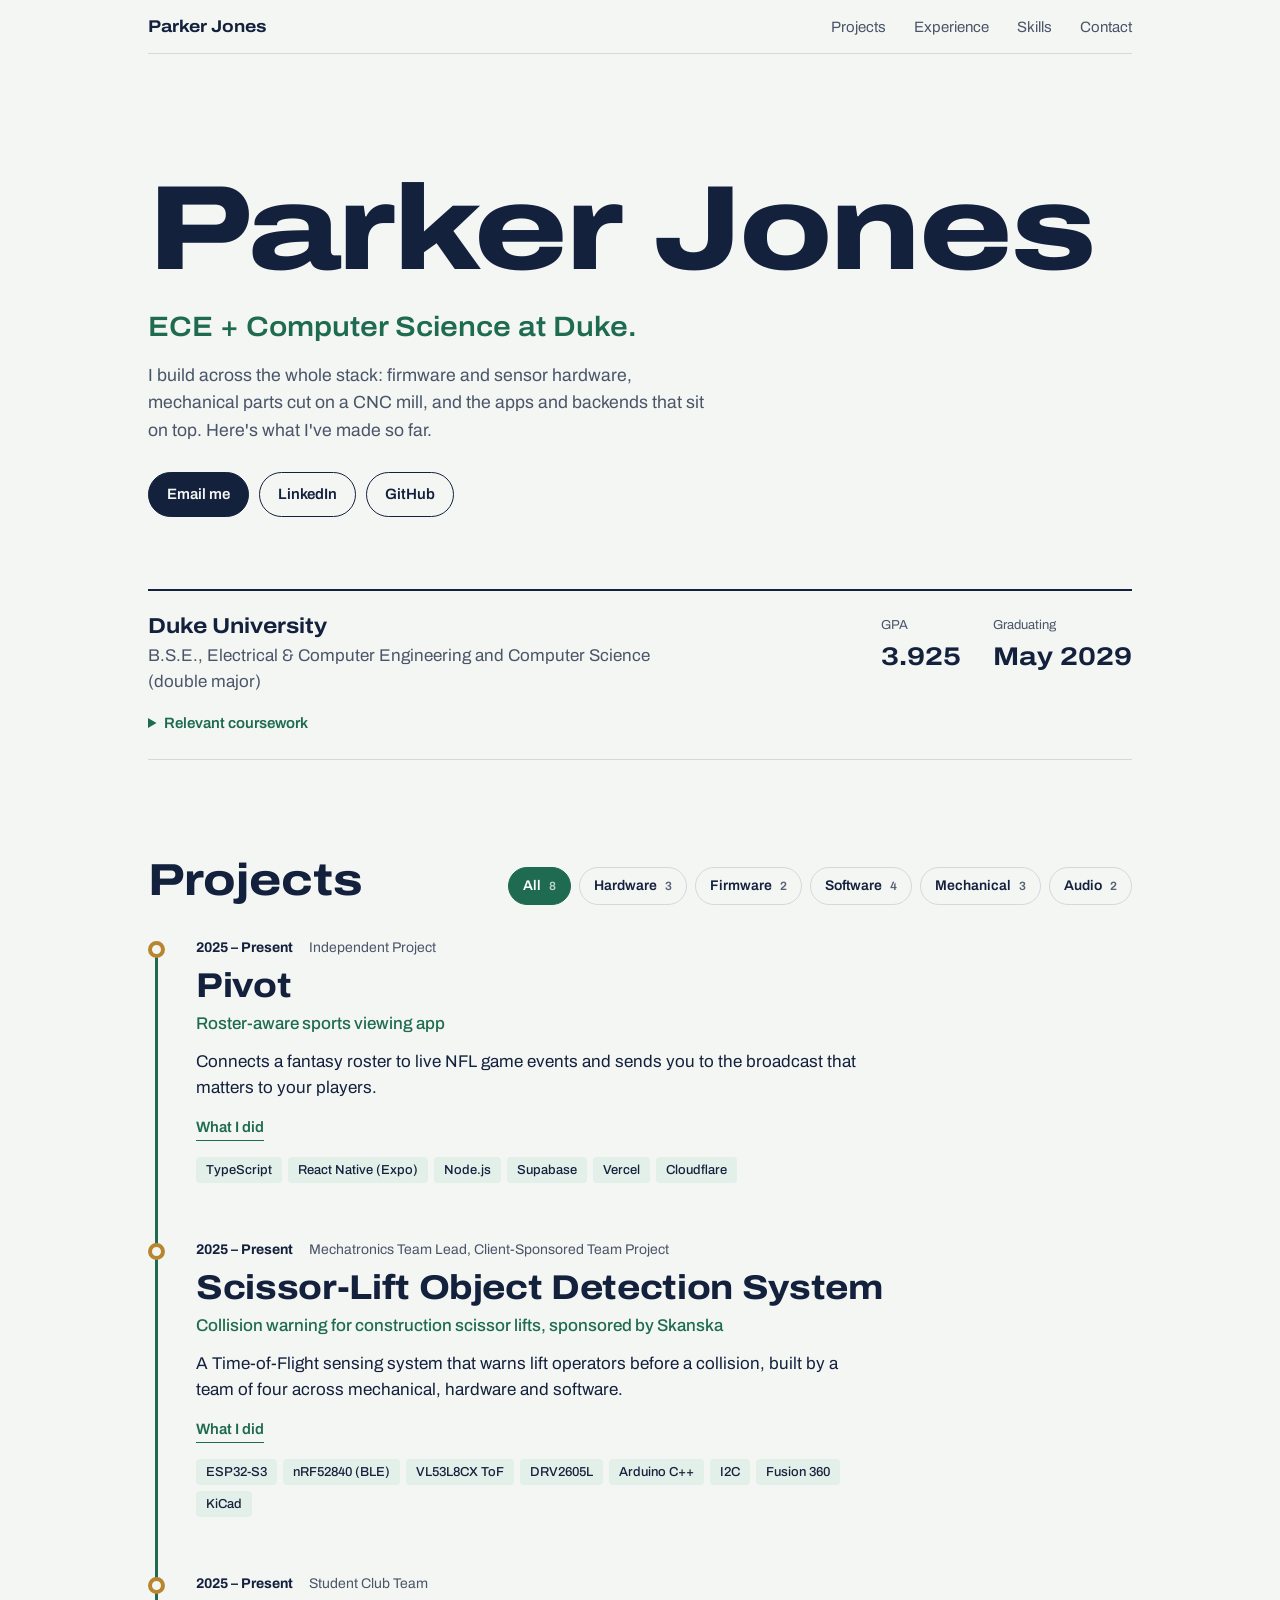
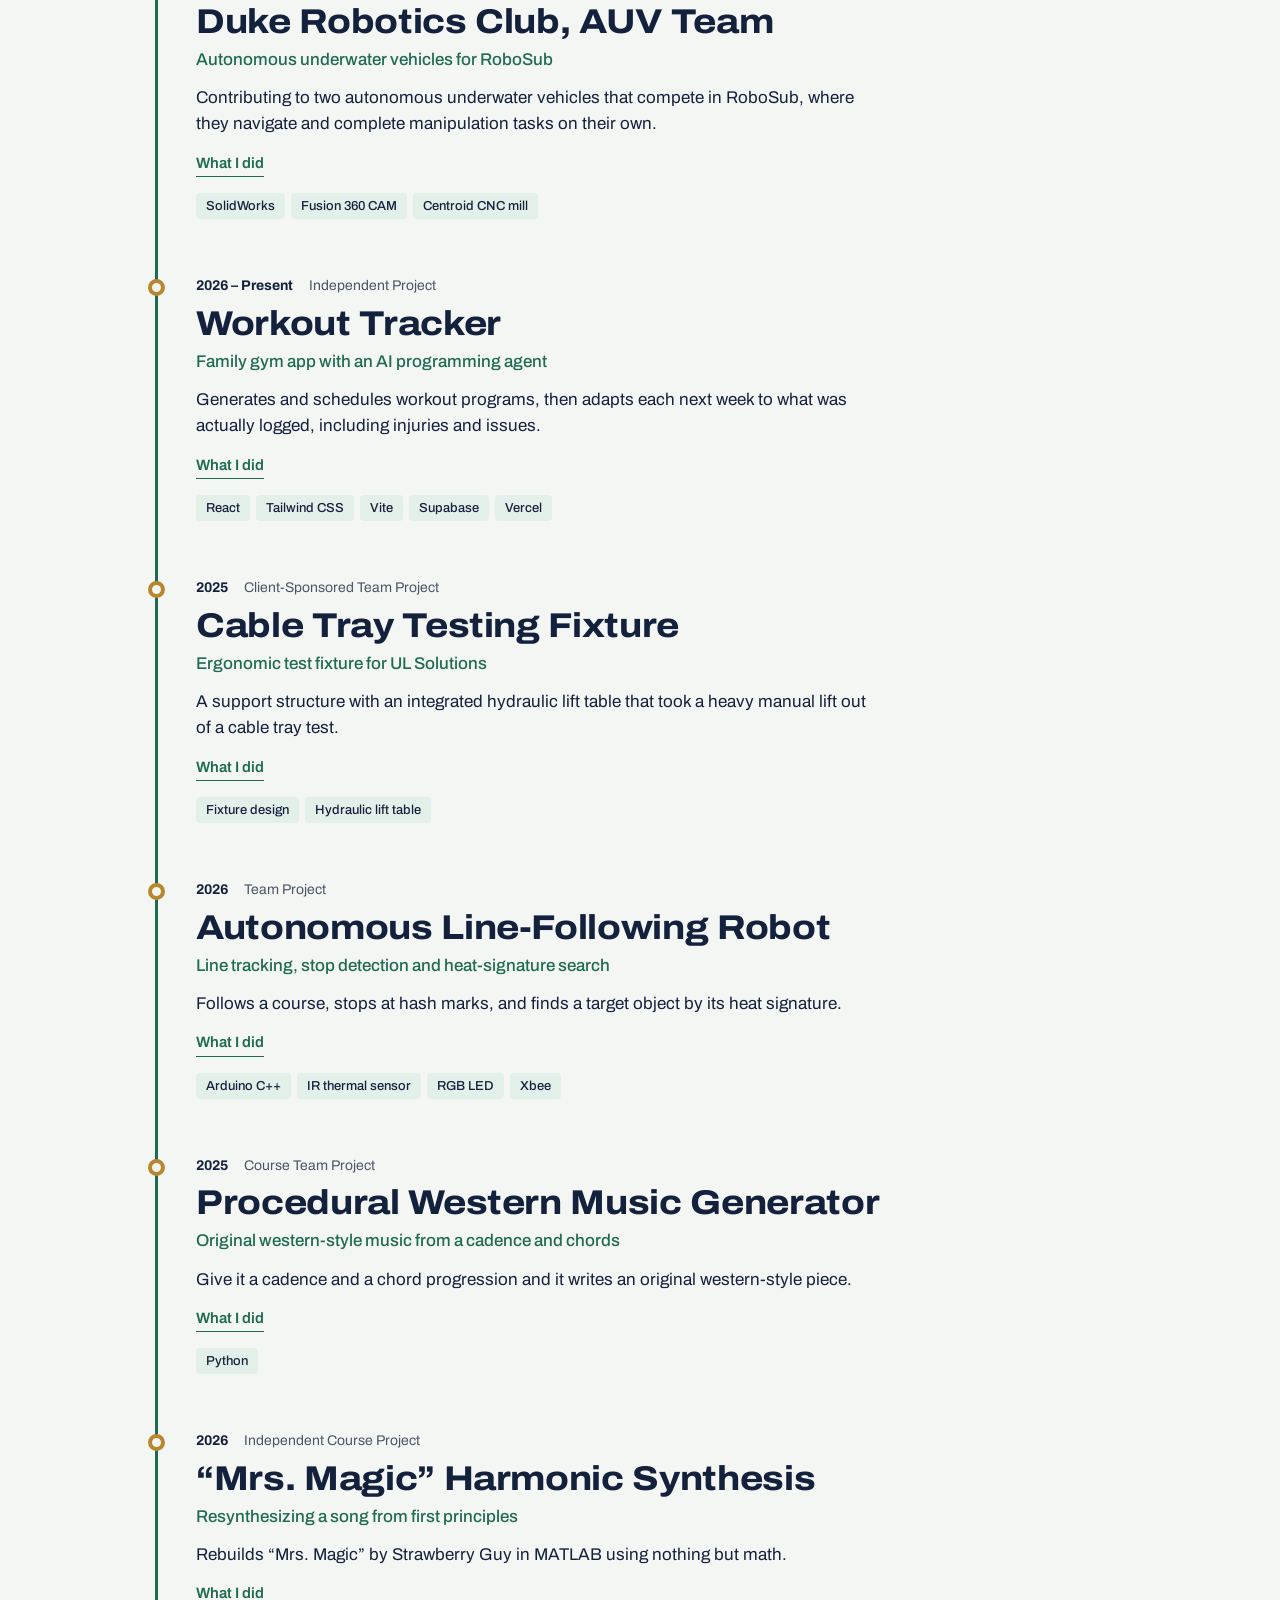
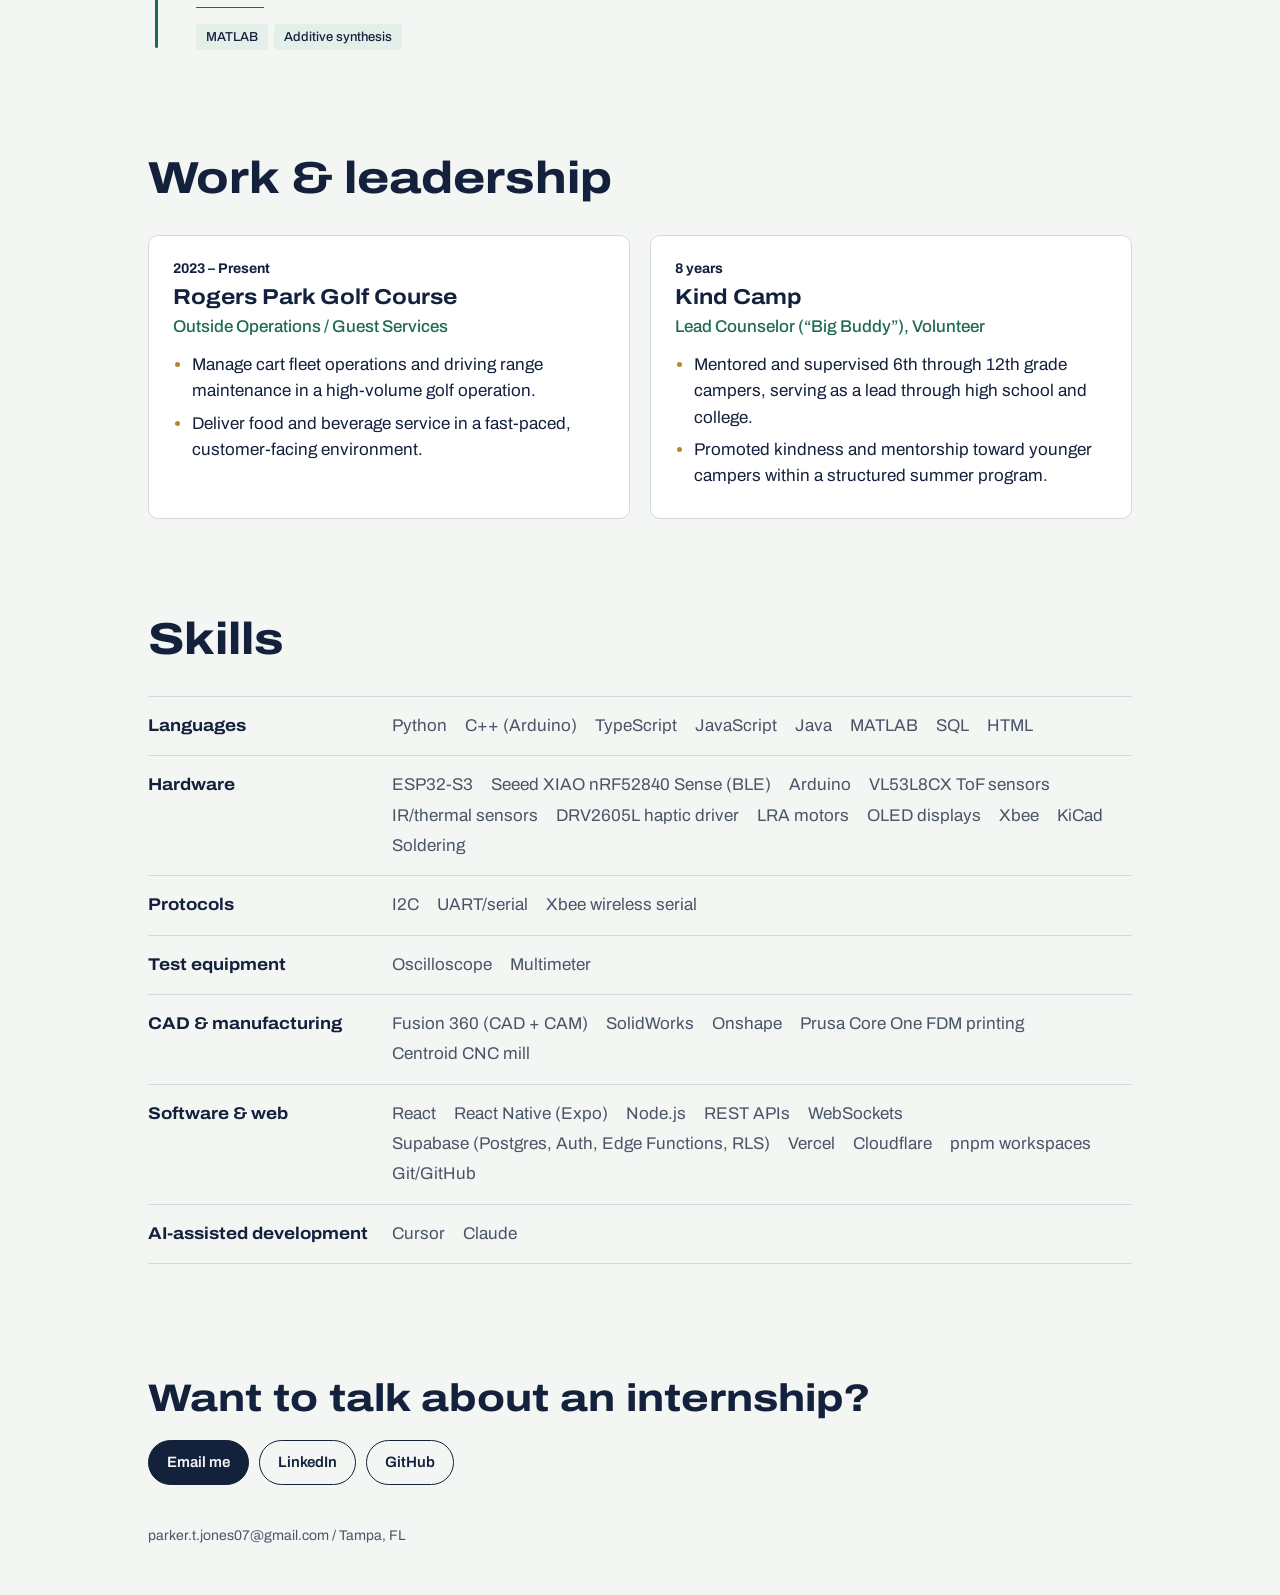
==== index.html @ 36a7912f "Add files via upload" ====
<!doctype html>
<html lang="en">
<head>
  <meta charset="utf-8">
  <meta name="viewport" content="width=device-width, initial-scale=1">
  <title>Parker Jones</title>
  <meta name="description" content="Projects and experience of Parker Jones, Electrical & Computer Engineering and Computer Science student at Duke University.">
  <link rel="preconnect" href="https://fonts.googleapis.com">
  <link rel="preconnect" href="https://fonts.gstatic.com" crossorigin>
  <link href="https://fonts.googleapis.com/css2?family=Archivo:wdth,wght@62..125,300..800&display=swap" rel="stylesheet">
  <link rel="stylesheet" href="styles.css">
</head>
<body>
  <a class="skip" href="#projects">Skip to projects</a>

  <header class="topbar">
    <a class="topbar-name" href="#top" id="nav-name"></a>
    <nav aria-label="Sections">
      <a href="#projects">Projects</a>
      <a href="#experience">Experience</a>
      <a href="#skills">Skills</a>
      <a href="#contact">Contact</a>
    </nav>
  </header>

  <main id="top">
    <section class="hero">
      <h1 id="name"></h1>
      <p class="headline" id="headline"></p>
      <p class="intro" id="intro"></p>
      <div class="contact-row" id="contact-row"></div>
    </section>

    <section class="edu" aria-label="Education" id="education"></section>

    <section class="projects" id="projects" aria-labelledby="projects-h">
      <div class="section-head">
        <h2 id="projects-h">Projects</h2>
        <div class="filters" id="filters" role="group" aria-label="Filter projects"></div>
      </div>
      <ol class="trace" id="project-list"></ol>
      <p class="empty" id="empty" hidden>No projects match that filter yet.</p>
    </section>

    <section class="experience" id="experience" aria-labelledby="exp-h">
      <div class="section-head"><h2 id="exp-h">Work &amp; leadership</h2></div>
      <div class="exp-grid" id="experience-list"></div>
    </section>

    <section class="skills" id="skills" aria-labelledby="skills-h">
      <div class="section-head"><h2 id="skills-h">Skills</h2></div>
      <dl class="skill-grid" id="skill-list"></dl>
    </section>
  </main>

  <footer class="footer" id="contact">
    <p class="footer-lead">Want to talk about an internship?</p>
    <div class="contact-row" id="contact-row-footer"></div>
    <p class="footer-small" id="footer-small"></p>
  </footer>

  <script src="content.js"></script>
  <script src="main.js"></script>
</body>
</html>
---- styles.css ----
/* ---------- Tokens ---------- */
:root {
  --paper: #f4f6f4;
  --surface: #ffffff;
  --ink: #14213d;          /* deep navy, nods to Duke */
  --ink-soft: #4a5568;
  --rule: #d3d9dd;
  --trace: #1e6b52;        /* solder-mask green: the circuit trace */
  --pad: #b8862f;          /* gold pad / via */
  --trace-tint: #e3efe9;
  --focus: #1e6b52;

  --font: "Archivo", system-ui, -apple-system, "Segoe UI", sans-serif;
  --measure: 68ch;
  --gutter: clamp(16px, 4vw, 48px);
  --max: 1080px;
  color-scheme: light;
}

@media (prefers-color-scheme: dark) {
  :root:not([data-theme="light"]) {
    --paper: #0f1a17;
    --surface: #15231f;
    --ink: #e6ece8;
    --ink-soft: #a3b1ab;
    --rule: #2a3a35;
    --trace: #5cc196;
    --pad: #d9a95a;
    --trace-tint: #1b3029;
    --focus: #5cc196;
    color-scheme: dark;
  }
}
:root[data-theme="dark"] {
  --paper: #0f1a17; --surface: #15231f; --ink: #e6ece8; --ink-soft: #a3b1ab;
  --rule: #2a3a35; --trace: #5cc196; --pad: #d9a95a; --trace-tint: #1b3029;
  --focus: #5cc196; color-scheme: dark;
}

/* ---------- Base ---------- */
*, *::before, *::after { box-sizing: border-box; }
html { scroll-behavior: smooth; scroll-padding-top: 72px; }
@media (prefers-reduced-motion: reduce) { html { scroll-behavior: auto; } }
body {
  margin: 0;
  background: var(--paper);
  color: var(--ink);
  font-family: var(--font);
  font-size: 17px;
  line-height: 1.55;
  font-variation-settings: "wdth" 100;
  -webkit-font-smoothing: antialiased;
}
a { color: inherit; }
:focus-visible { outline: 2px solid var(--focus); outline-offset: 3px; border-radius: 2px; }
h1, h2, h3 { margin: 0; line-height: 1.1; }
ul { margin: 0; padding: 0; }
img { max-width: 100%; display: block; }

.skip { position: absolute; left: -9999px; }
.skip:focus { left: 16px; top: 12px; z-index: 10; background: var(--surface); padding: 8px 12px; }

main, .topbar, .footer { width: 100%; max-width: var(--max); margin: 0 auto; padding-inline: var(--gutter); }

/* ---------- Top bar ---------- */
.topbar {
  position: sticky; top: 0; z-index: 5;
  display: flex; align-items: center; justify-content: space-between; gap: 16px;
  padding-block: 14px;
  background: color-mix(in srgb, var(--paper) 88%, transparent);
  backdrop-filter: blur(8px);
  -webkit-backdrop-filter: blur(8px);
}
.topbar::after {
  content: ""; position: absolute; left: var(--gutter); right: var(--gutter); bottom: 0;
  border-bottom: 1px solid var(--rule);
}
.topbar-name { font-weight: 700; text-decoration: none; font-variation-settings: "wdth" 112; }
.topbar nav { display: flex; gap: clamp(12px, 3vw, 28px); font-size: 15px; }
.topbar nav a { text-decoration: none; color: var(--ink-soft); }
.topbar nav a:hover { color: var(--ink); }
@media (max-width: 560px) { .topbar nav a[href="#experience"], .topbar nav a[href="#skills"] { display: none; } }

/* ---------- Hero ---------- */
.hero { padding-block: clamp(56px, 10vw, 120px) clamp(40px, 6vw, 72px); }
.hero h1 {
  font-size: clamp(3rem, 11vw, 7.5rem);
  font-weight: 800;
  font-variation-settings: "wdth" 125;
  letter-spacing: -0.02em;
  line-height: 0.92;
}
.headline {
  margin: 20px 0 0;
  font-size: clamp(1.25rem, 2.6vw, 1.75rem);
  font-weight: 600;
  font-variation-settings: "wdth" 110;
  color: var(--trace);
}
.intro { margin: 14px 0 0; max-width: 56ch; color: var(--ink-soft); font-size: 1.1rem; }

.contact-row { display: flex; flex-wrap: wrap; gap: 10px; margin-top: 28px; }
.btn {
  display: inline-flex; align-items: center;
  padding: 10px 18px; border: 1.5px solid var(--ink); border-radius: 999px;
  text-decoration: none; font-weight: 600; font-size: 15px;
}
.btn:hover { background: var(--ink); color: var(--paper); }
.btn-primary { background: var(--ink); color: var(--paper); }
.btn-primary:hover { background: var(--trace); border-color: var(--trace); }

/* ---------- Education ---------- */
.edu {
  display: grid; grid-template-columns: 1fr auto; gap: 16px 40px; align-items: start;
  padding: 24px 0; border-top: 2px solid var(--ink); border-bottom: 1px solid var(--rule);
}
.edu-school { font-size: 1.35rem; font-variation-settings: "wdth" 112; }
.edu-degree { margin: 4px 0 0; color: var(--ink-soft); max-width: 52ch; }
.edu-facts { display: flex; gap: 32px; margin: 0; }
.edu-facts dt { font-size: 13px; color: var(--ink-soft); }
.edu-facts dd { margin: 2px 0 0; font-size: 1.6rem; font-weight: 700; font-variation-settings: "wdth" 115; }
.edu-courses { grid-column: 1 / -1; }
.edu-courses summary { cursor: pointer; color: var(--trace); font-weight: 600; font-size: 15px; width: max-content; }
.edu-courses ul { list-style: none; display: flex; flex-wrap: wrap; gap: 6px 8px; margin-top: 12px; }
.edu-courses li { font-size: 14px; padding: 3px 10px; border: 1px solid var(--rule); border-radius: 6px; background: var(--surface); }
@media (max-width: 640px) { .edu { grid-template-columns: 1fr; } }

/* ---------- Section heads ---------- */
section.projects, section.experience, section.skills { padding-top: clamp(56px, 8vw, 96px); }
.section-head {
  display: flex; flex-wrap: wrap; align-items: end; justify-content: space-between; gap: 16px;
  margin-bottom: 32px;
}
.section-head h2 { font-size: clamp(1.9rem, 4.5vw, 2.8rem); font-variation-settings: "wdth" 118; font-weight: 750; }

/* ---------- Filters ---------- */
.filters { display: flex; flex-wrap: wrap; gap: 8px; }
.filters button {
  font: inherit; font-size: 14px; font-weight: 600;
  display: inline-flex; align-items: center; gap: 8px;
  padding: 7px 14px; border-radius: 999px; cursor: pointer;
  background: transparent; color: var(--ink); border: 1.5px solid var(--rule);
}
.filters button:hover { border-color: var(--ink); }
.filters button[aria-pressed="true"] { background: var(--trace); border-color: var(--trace); color: #fff; }
@media (prefers-color-scheme: dark) { :root:not([data-theme="light"]) .filters button[aria-pressed="true"] { color: #0f1a17; } }
.filters .count { font-size: 12px; opacity: 0.7; font-variant-numeric: tabular-nums; }

/* ---------- Project trace (signature element) ---------- */
.trace { list-style: none; margin: 0; padding: 0; position: relative; }
.trace::before {
  /* the circuit trace running down the projects */
  content: ""; position: absolute; top: 10px; bottom: 10px; left: 7px;
  width: 3px; border-radius: 2px; background: var(--trace);
}
.proj { position: relative; padding: 0 0 56px 48px; }
.proj:last-child { padding-bottom: 8px; }
.proj::before {
  /* via: gold annular ring on the trace */
  content: ""; position: absolute; left: 0; top: 4px;
  width: 17px; height: 17px; border-radius: 50%;
  background: var(--paper); border: 4px solid var(--pad);
}
.proj[hidden] { display: none; }

.proj-meta { display: flex; flex-wrap: wrap; gap: 4px 16px; font-size: 14px; color: var(--ink-soft); }
.proj-dates { font-weight: 700; color: var(--ink); font-variant-numeric: tabular-nums; }
.proj-title {
  margin-top: 8px;
  font-size: clamp(1.5rem, 3.4vw, 2.15rem);
  font-weight: 750; font-variation-settings: "wdth" 112; letter-spacing: -0.01em;
}
.proj-sub { margin: 6px 0 0; font-weight: 500; color: var(--trace); }
.proj-summary { margin: 12px 0 0; max-width: var(--measure); }

.proj-images { display: grid; grid-template-columns: repeat(auto-fill, minmax(220px, 1fr)); gap: 12px; margin-top: 18px; max-width: 860px; }
.proj-images.one { grid-template-columns: minmax(0, 640px); }
.proj-images figure { margin: 0; }
.proj-images img { width: 100%; aspect-ratio: 4 / 3; object-fit: cover; border-radius: 8px; border: 1px solid var(--rule); background: var(--surface); }
.proj-images figcaption { font-size: 13px; color: var(--ink-soft); margin-top: 6px; }

.proj-details { margin-top: 14px; max-width: var(--measure); }
.proj-details summary {
  cursor: pointer; list-style: none; width: max-content;
  font-weight: 600; font-size: 15px; color: var(--trace);
  border-bottom: 1.5px solid currentColor; padding-bottom: 1px;
}
.proj-details summary::-webkit-details-marker { display: none; }
.proj-details .close-label, .proj-details[open] .open-label { display: none; }
.proj-details[open] .close-label { display: inline; }
.proj-details ul { margin-top: 12px; padding-left: 1.1em; }
.proj-details li { margin-bottom: 8px; }
.proj-details li::marker { color: var(--pad); }
.proj-details[open] ul { animation: unfold 220ms ease-out; }
@keyframes unfold { from { opacity: 0; transform: translateY(-4px); } to { opacity: 1; transform: none; } }
@media (prefers-reduced-motion: reduce) { .proj-details[open] ul { animation: none; } }

.stack { list-style: none; display: flex; flex-wrap: wrap; gap: 6px; margin-top: 16px; max-width: var(--measure); }
.stack li {
  font-size: 13px; font-weight: 500; padding: 3px 10px; border-radius: 4px;
  background: var(--trace-tint); color: var(--ink);
}
.proj-links { display: flex; flex-wrap: wrap; gap: 16px; margin-top: 14px; font-weight: 600; font-size: 15px; }
.proj-links a { color: var(--trace); }

.empty { color: var(--ink-soft); padding-left: 48px; }

@media (max-width: 560px) {
  .proj { padding-left: 34px; }
  .trace::before { left: 6px; }
  .proj::before { width: 15px; height: 15px; border-width: 3.5px; }
}

/* ---------- Experience ---------- */
.exp-grid { display: grid; grid-template-columns: repeat(auto-fit, minmax(300px, 1fr)); gap: 20px; }
.exp { padding: 22px 24px; background: var(--surface); border: 1px solid var(--rule); border-radius: 10px; }
.exp-title { margin-top: 6px; font-size: 1.35rem; font-variation-settings: "wdth" 112; }
.exp-role { margin: 4px 0 12px; color: var(--trace); font-weight: 500; }
.exp ul { padding-left: 1.1em; }
.exp li { margin-bottom: 6px; }
.exp li::marker { color: var(--pad); }

/* ---------- Skills ---------- */
.skill-grid { display: grid; grid-template-columns: 1fr; margin: 0; border-top: 1px solid var(--rule); }
.skill-group { display: grid; grid-template-columns: minmax(150px, 220px) 1fr; gap: 8px 24px; padding: 16px 0; border-bottom: 1px solid var(--rule); }
.skill-group dt { font-weight: 700; font-variation-settings: "wdth" 110; }
.skill-group dd { margin: 0; }
.skill-group ul { list-style: none; display: flex; flex-wrap: wrap; gap: 4px 18px; }
.skill-group li { color: var(--ink-soft); }
@media (max-width: 560px) { .skill-group { grid-template-columns: 1fr; } }

/* ---------- Footer ---------- */
.footer { padding-block: clamp(64px, 10vw, 112px) 48px; }
.footer-lead { margin: 0; font-size: clamp(1.6rem, 4vw, 2.4rem); font-weight: 750; font-variation-settings: "wdth" 118; line-height: 1.15; }
.footer .contact-row { margin-top: 20px; }
.footer-small { margin: 40px 0 0; font-size: 14px; color: var(--ink-soft); }
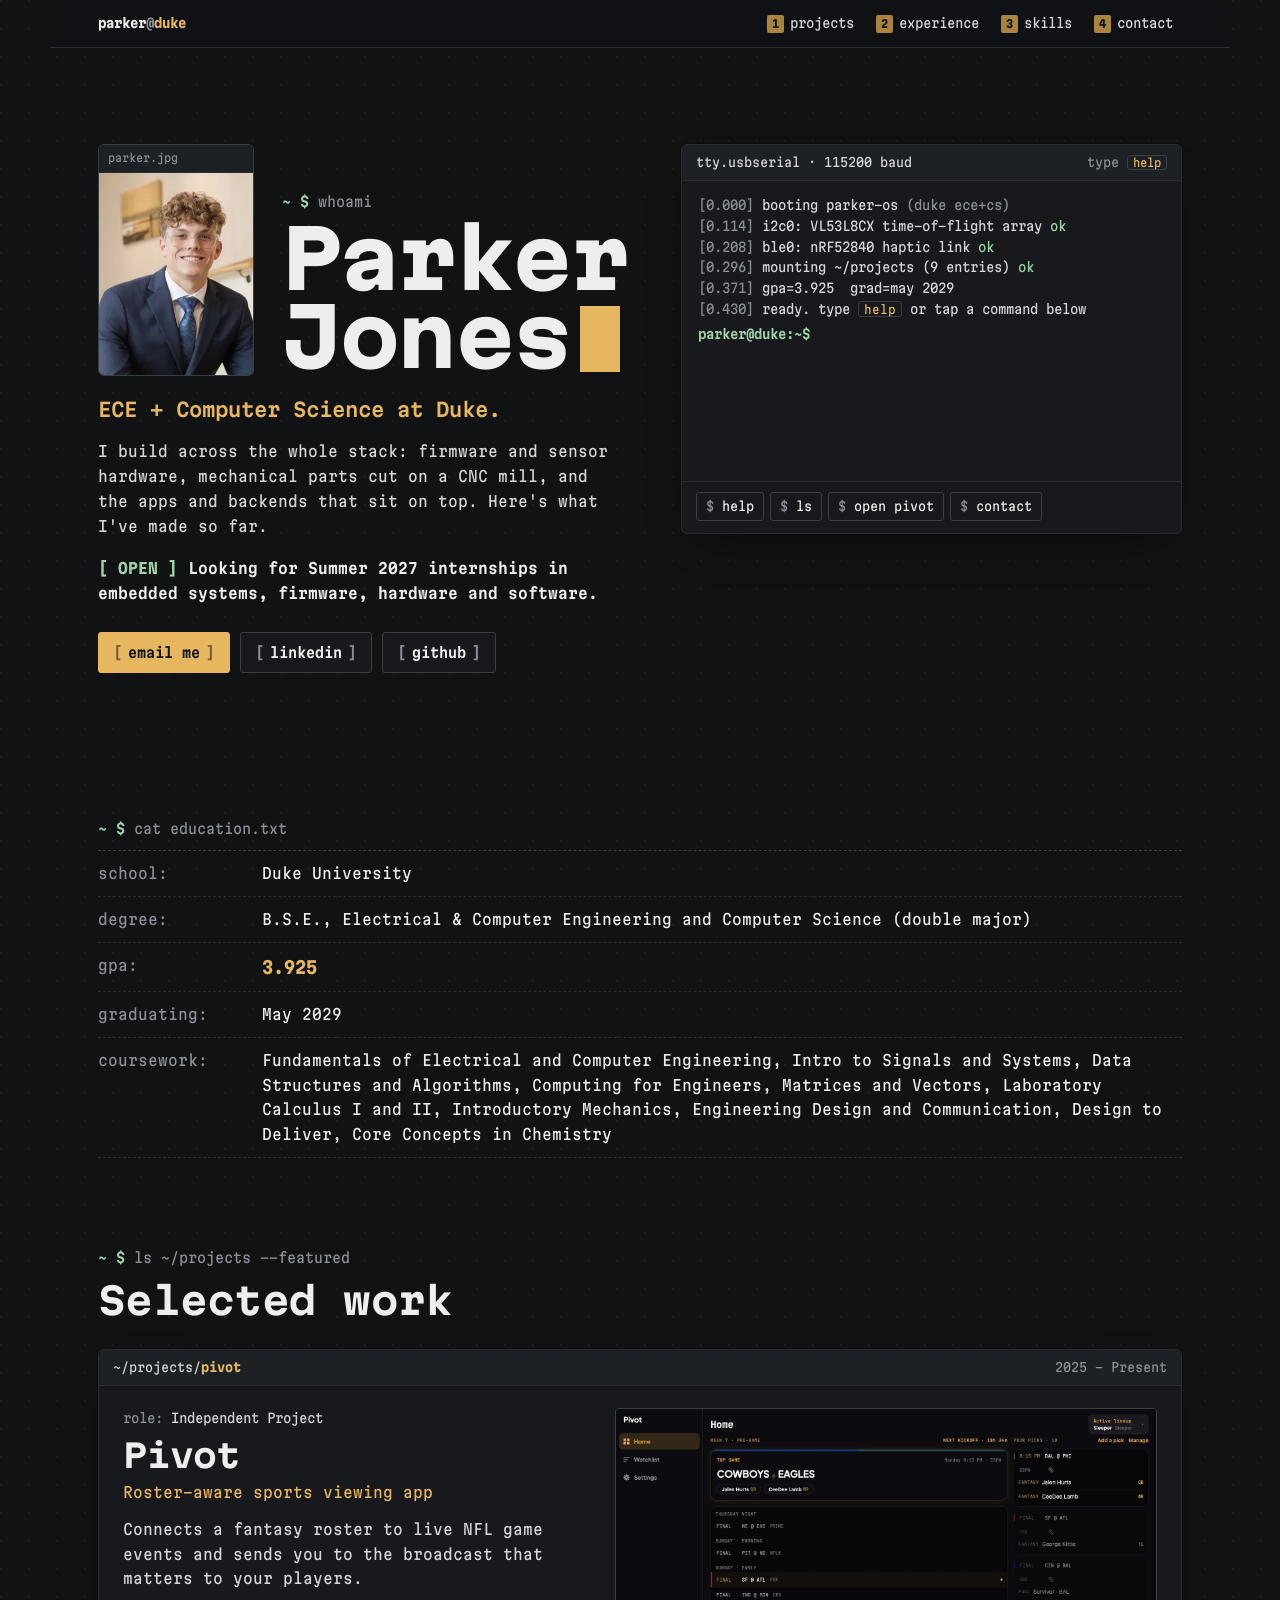
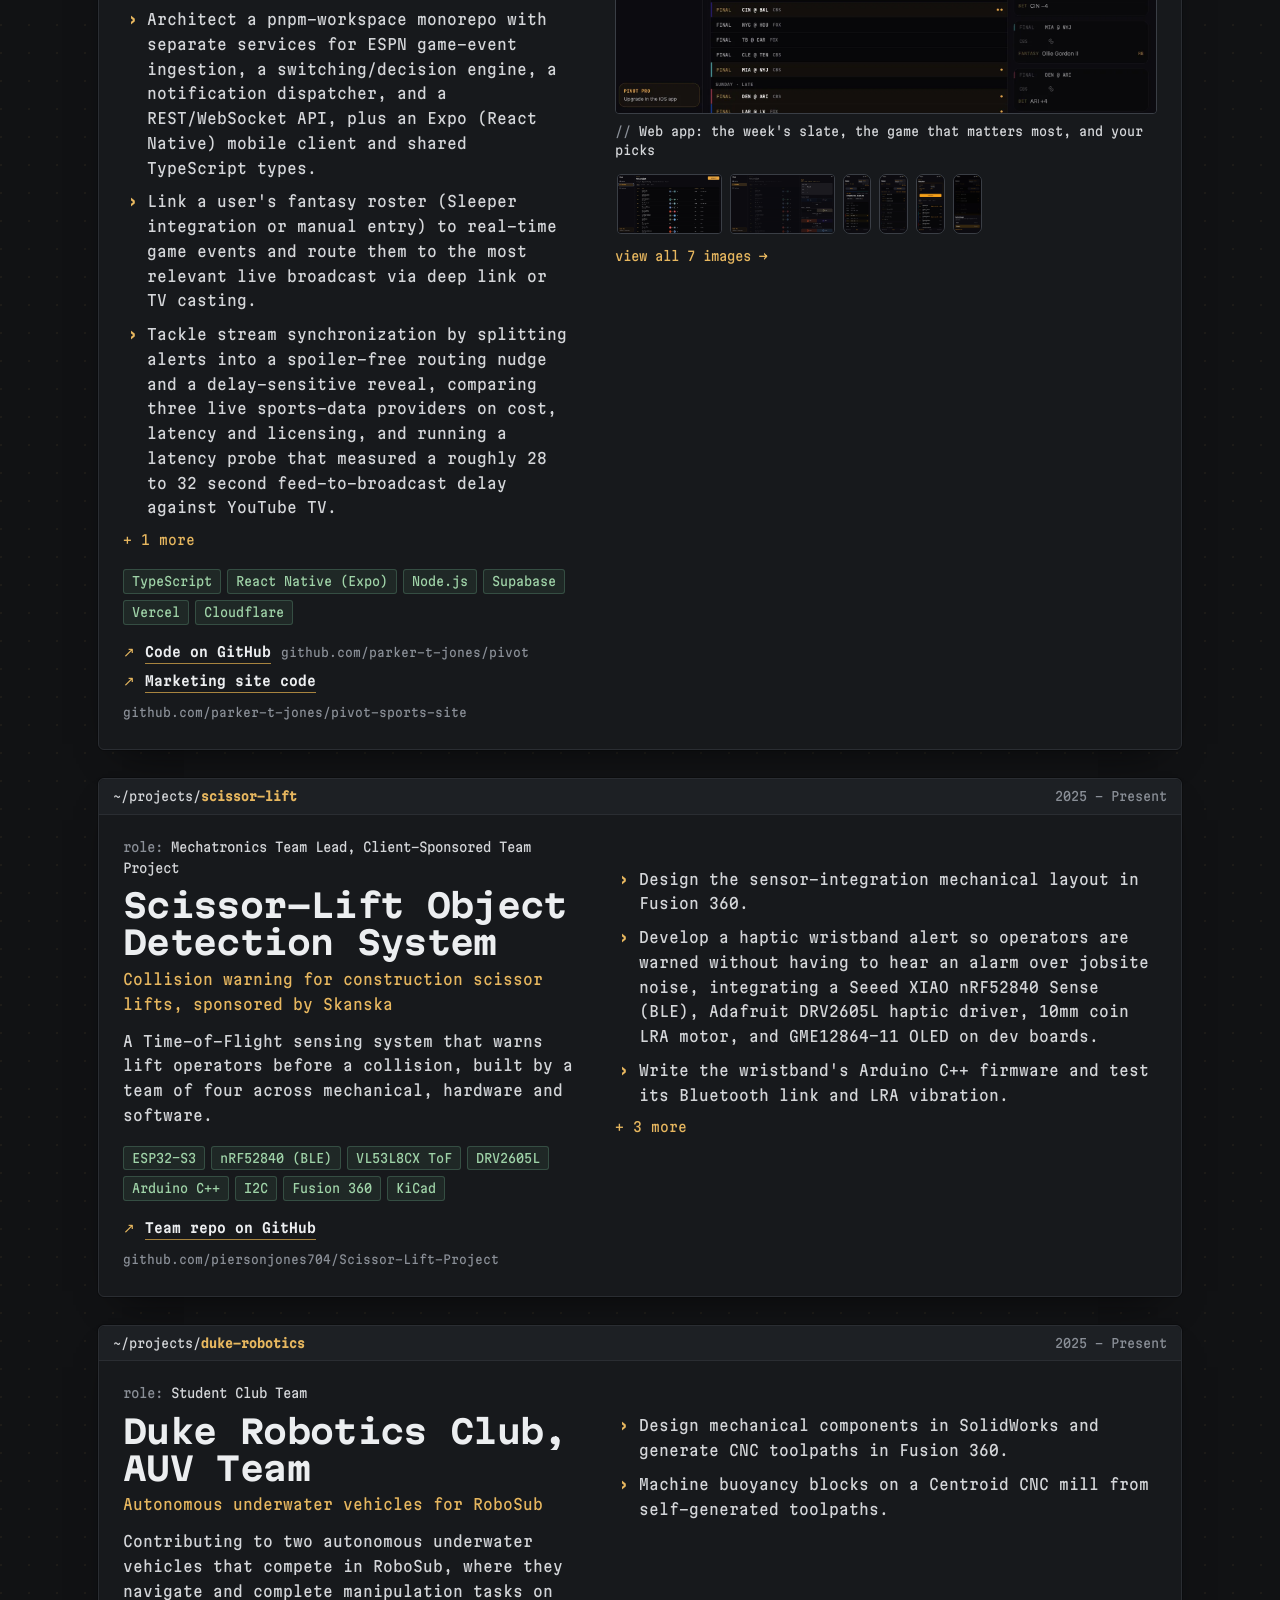
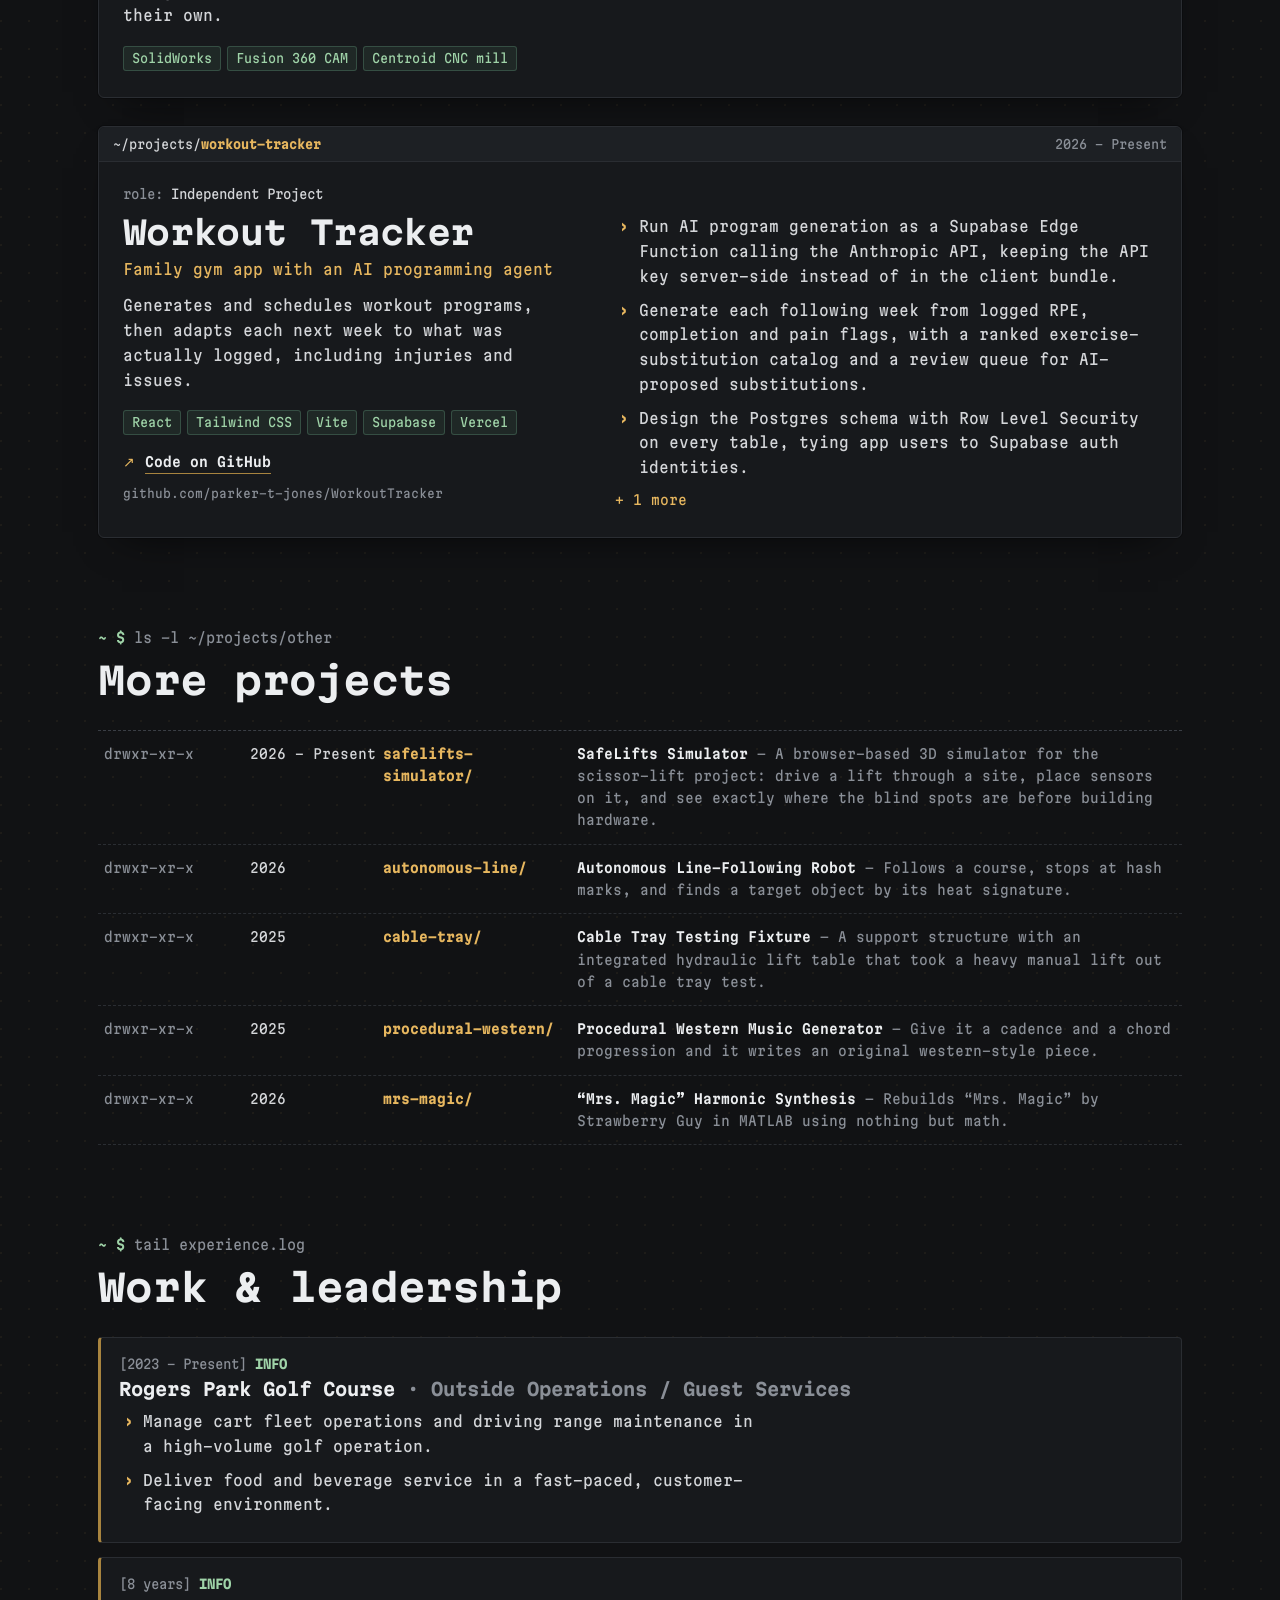
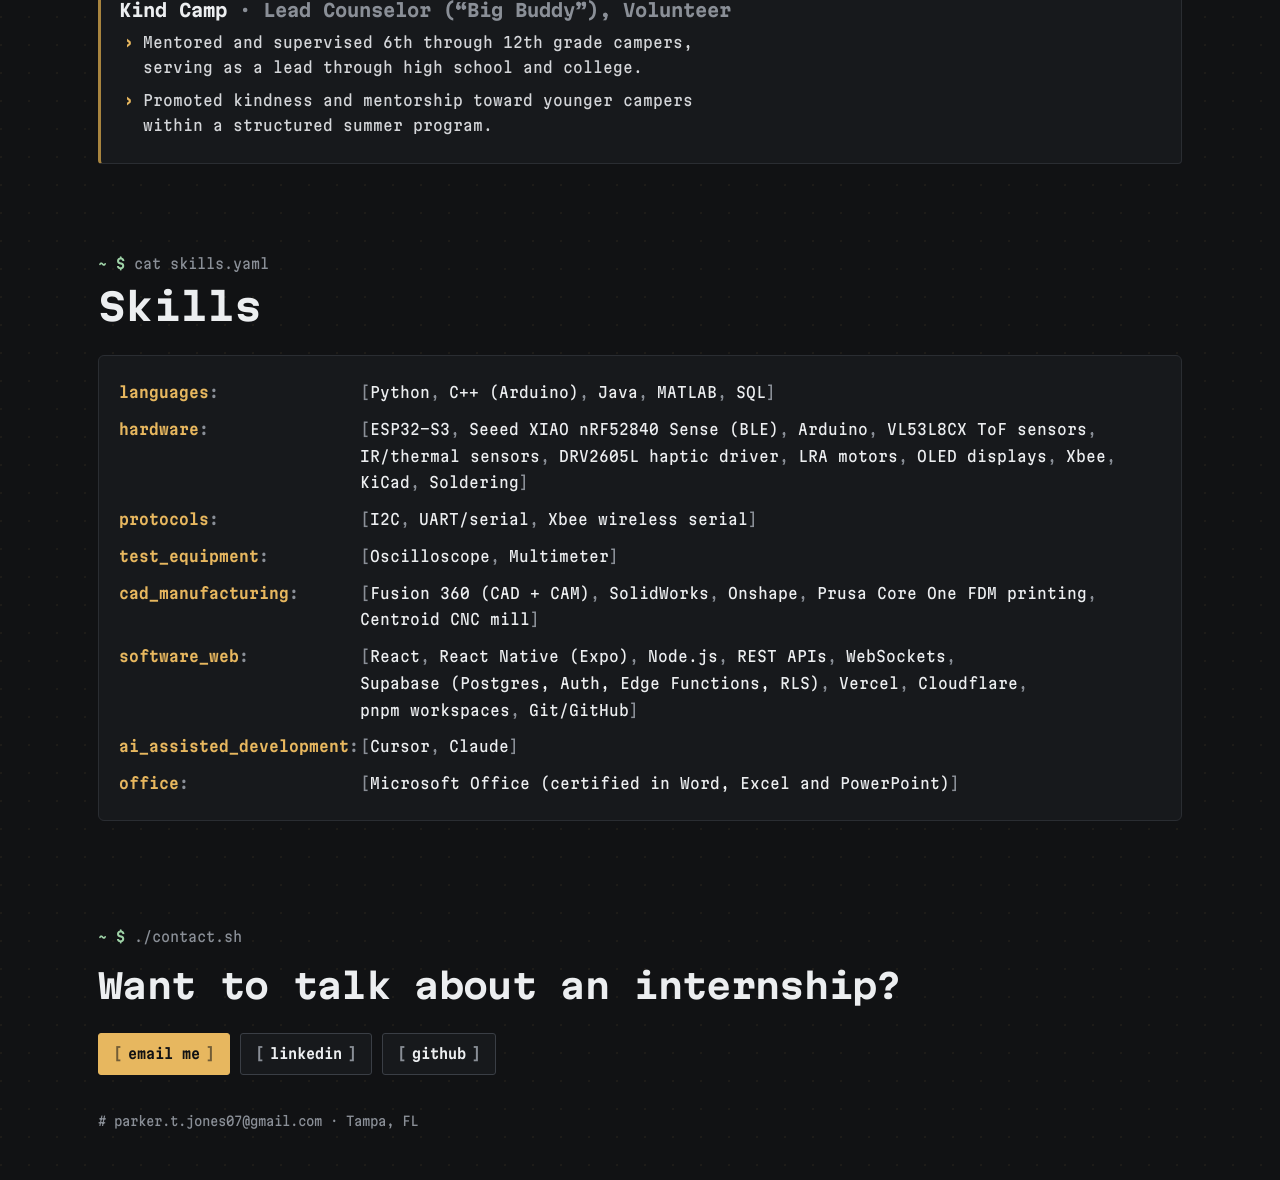
==== commit 7b892999: "Make the terminal theme the main site and add profile photo - Graphite and amber terminal theme repl" ====
--- a/index.html
+++ b/index.html
@@ -4,56 +4,105 @@
   <meta charset="utf-8">
   <meta name="viewport" content="width=device-width, initial-scale=1">
   <title>Parker Jones</title>
-  <meta name="description" content="Projects and experience of Parker Jones, Electrical & Computer Engineering and Computer Science student at Duke University.">
+  <meta name="description" content="Parker Jones: Electrical & Computer Engineering and Computer Science at Duke. Embedded systems, firmware, hardware and software projects.">
+  <meta name="theme-color" content="#111214">
+
+  <meta property="og:type" content="website">
+  <meta property="og:url" content="https://parker-t-jones.github.io/">
+  <meta property="og:title" content="Parker Jones">
+  <meta property="og:description" content="ECE + Computer Science at Duke. Embedded systems, firmware, hardware and software projects.">
+  <meta property="og:image" content="https://parker-t-jones.github.io/images/og-card.png">
+  <meta property="og:image:width" content="1200">
+  <meta property="og:image:height" content="630">
+  <meta name="twitter:card" content="summary_large_image">
+
+  <link rel="icon" href="favicon.svg" type="image/svg+xml">
   <link rel="preconnect" href="https://fonts.googleapis.com">
   <link rel="preconnect" href="https://fonts.gstatic.com" crossorigin>
-  <link href="https://fonts.googleapis.com/css2?family=Archivo:wdth,wght@62..125,300..800&display=swap" rel="stylesheet">
+  <link href="https://fonts.googleapis.com/css2?family=Martian+Mono:wdth,wght@75..112.5,300..800&display=swap" rel="stylesheet">
   <link rel="stylesheet" href="styles.css">
 </head>
 <body>
-  <a class="skip" href="#projects">Skip to projects</a>
+  <a class="skip" href="#work">Skip to projects</a>
 
-  <header class="topbar">
-    <a class="topbar-name" href="#top" id="nav-name"></a>
+  <!-- tmux-style status line -->
+  <header class="statusbar">
+    <a class="host" href="#top"><span class="host-user" id="nav-user">parker</span><span class="host-at">@</span><span class="host-box">duke</span></a>
     <nav aria-label="Sections">
-      <a href="#projects">Projects</a>
-      <a href="#experience">Experience</a>
-      <a href="#skills">Skills</a>
-      <a href="#contact">Contact</a>
+      <a href="#work"><span class="win">1</span>projects</a>
+      <a href="#experience"><span class="win">2</span>experience</a>
+      <a href="#skills"><span class="win">3</span>skills</a>
+      <a href="#contact"><span class="win">4</span>contact</a>
     </nav>
   </header>
 
   <main id="top">
-    <section class="hero">
-      <h1 id="name"></h1>
+    <section class="hero" aria-labelledby="name">
+      <div class="hero-text">
+      <div class="hero-id">
+        <figure class="avatar" id="avatar" hidden>
+          <figcaption class="pane-bar" aria-hidden="true"><span id="avatar-name">photo.jpg</span></figcaption>
+          <img id="avatar-img" src="" alt="" width="291" height="382">
+        </figure>
+        <div>
+          <p class="cmd" aria-hidden="true"><span class="ps1">~ $</span> whoami</p>
+          <h1 id="name"><span id="name-text"></span><span class="cursor" aria-hidden="true"></span></h1>
+        </div>
+      </div>
       <p class="headline" id="headline"></p>
       <p class="intro" id="intro"></p>
+      <p class="availability" id="availability"></p>
       <div class="contact-row" id="contact-row"></div>
+      </div>
+
+      <!-- serial console: boot log + a working prompt -->
+      <div class="console" id="console" aria-label="Interactive terminal">
+        <div class="pane-bar"><span>tty.usbserial · 115200 baud</span><span class="pane-hint">type <kbd>help</kbd></span></div>
+        <div class="console-body" id="console-body">
+          <ol class="boot" id="boot" aria-hidden="true"></ol>
+          <div class="console-out" id="console-out" aria-live="polite"></div>
+          <form class="prompt-line" id="prompt-form" autocomplete="off">
+            <label for="prompt" class="ps1">parker@duke:~$</label>
+            <input id="prompt" name="prompt" type="text" spellcheck="false" autocapitalize="off" autocorrect="off" aria-describedby="console-chips">
+          </form>
+        </div>
+        <div class="chips" id="console-chips" aria-label="Quick commands"></div>
+      </div>
     </section>
 
-    <section class="edu" aria-label="Education" id="education"></section>
-
-    <section class="projects" id="projects" aria-labelledby="projects-h">
-      <div class="section-head">
-        <h2 id="projects-h">Projects</h2>
-        <div class="filters" id="filters" role="group" aria-label="Filter projects"></div>
-      </div>
-      <ol class="trace" id="project-list"></ol>
-      <p class="empty" id="empty" hidden>No projects match that filter yet.</p>
+    <section class="block" id="education" aria-labelledby="edu-h">
+      <p class="cmd" aria-hidden="true"><span class="ps1">~ $</span> cat education.txt</p>
+      <h2 id="edu-h" class="visually-hidden">Education</h2>
+      <dl class="kv" id="edu-list"></dl>
     </section>
 
-    <section class="experience" id="experience" aria-labelledby="exp-h">
-      <div class="section-head"><h2 id="exp-h">Work &amp; leadership</h2></div>
-      <div class="exp-grid" id="experience-list"></div>
+    <section class="block" id="work" aria-labelledby="work-h">
+      <p class="cmd" aria-hidden="true"><span class="ps1">~ $</span> ls ~/projects --featured</p>
+      <h2 id="work-h">Selected work</h2>
+      <div class="panes" id="work-list"></div>
     </section>
 
-    <section class="skills" id="skills" aria-labelledby="skills-h">
-      <div class="section-head"><h2 id="skills-h">Skills</h2></div>
-      <dl class="skill-grid" id="skill-list"></dl>
+    <section class="block" id="more" aria-labelledby="more-h">
+      <p class="cmd" aria-hidden="true"><span class="ps1">~ $</span> ls -l ~/projects/other</p>
+      <h2 id="more-h">More projects</h2>
+      <div class="listing" id="more-list"></div>
+    </section>
+
+    <section class="block" id="experience" aria-labelledby="exp-h">
+      <p class="cmd" aria-hidden="true"><span class="ps1">~ $</span> tail experience.log</p>
+      <h2 id="exp-h">Work &amp; leadership</h2>
+      <div class="log" id="experience-list"></div>
+    </section>
+
+    <section class="block" id="skills" aria-labelledby="skills-h">
+      <p class="cmd" aria-hidden="true"><span class="ps1">~ $</span> cat skills.yaml</p>
+      <h2 id="skills-h">Skills</h2>
+      <dl class="yaml" id="skill-list"></dl>
     </section>
   </main>
 
   <footer class="footer" id="contact">
+    <p class="cmd" aria-hidden="true"><span class="ps1">~ $</span> ./contact.sh</p>
     <p class="footer-lead">Want to talk about an internship?</p>
     <div class="contact-row" id="contact-row-footer"></div>
     <p class="footer-small" id="footer-small"></p>
--- a/styles.css
+++ b/styles.css
@@ -1,236 +1,332 @@
-/* ---------- Tokens ---------- */
+/* =====================================================================
+   Terminal theme: graphite console, amber accents.
+   ===================================================================== */
 :root {
-  --paper: #f4f6f4;
-  --surface: #ffffff;
-  --ink: #14213d;          /* deep navy, nods to Duke */
-  --ink-soft: #4a5568;
-  --rule: #d3d9dd;
-  --trace: #1e6b52;        /* solder-mask green: the circuit trace */
-  --pad: #b8862f;          /* gold pad / via */
-  --trace-tint: #e3efe9;
-  --focus: #1e6b52;
-
-  --font: "Archivo", system-ui, -apple-system, "Segoe UI", sans-serif;
-  --measure: 68ch;
+  --bg: #111214;           /* graphite */
+  --pane: #17191c;
+  --pane-2: #1d2024;
+  --line: #2a2d32;
+  --line-2: #3a3e45;
+  --silk: #eceef0;         /* bright text */
+  --text: #d4d6d9;
+  --dim: #8a8f97;
+  --gold: #e7b75f;         /* amber accent */
+  --gold-dim: #a8843f;
+  --copper: #e08e63;
+  --ok: #9fd3a8;
+  --focus: #e7b75f;
+
+  --mono: "Martian Mono", "JetBrains Mono", ui-monospace, "SF Mono", Menlo, Consolas, monospace;
   --gutter: clamp(16px, 4vw, 48px);
-  --max: 1080px;
-  color-scheme: light;
-}
-
-@media (prefers-color-scheme: dark) {
-  :root:not([data-theme="light"]) {
-    --paper: #0f1a17;
-    --surface: #15231f;
-    --ink: #e6ece8;
-    --ink-soft: #a3b1ab;
-    --rule: #2a3a35;
-    --trace: #5cc196;
-    --pad: #d9a95a;
-    --trace-tint: #1b3029;
-    --focus: #5cc196;
-    color-scheme: dark;
-  }
-}
-:root[data-theme="dark"] {
-  --paper: #0f1a17; --surface: #15231f; --ink: #e6ece8; --ink-soft: #a3b1ab;
-  --rule: #2a3a35; --trace: #5cc196; --pad: #d9a95a; --trace-tint: #1b3029;
-  --focus: #5cc196; color-scheme: dark;
-}
-
-/* ---------- Base ---------- */
+  --max: 1180px;
+  --measure: 64ch;
+  color-scheme: dark;
+}
+
 *, *::before, *::after { box-sizing: border-box; }
-html { scroll-behavior: smooth; scroll-padding-top: 72px; }
+html { scroll-behavior: smooth; scroll-padding-top: 64px; }
 @media (prefers-reduced-motion: reduce) { html { scroll-behavior: auto; } }
 body {
   margin: 0;
-  background: var(--paper);
-  color: var(--ink);
-  font-family: var(--font);
-  font-size: 17px;
-  line-height: 1.55;
-  font-variation-settings: "wdth" 100;
+  color: var(--text);
+  font-family: var(--mono);
+  font-size: 15px;
+  line-height: 1.65;
+  font-variation-settings: "wdth" 87.5;
   -webkit-font-smoothing: antialiased;
-}
-a { color: inherit; }
+  /* faint dot grid */
+  background:
+    radial-gradient(circle at 1px 1px, rgba(231, 183, 95, 0.06) 1px, transparent 1.6px) 0 0 / 28px 28px,
+    var(--bg);
+}
+a { color: var(--gold); text-underline-offset: 3px; }
+a:hover { color: var(--silk); }
 :focus-visible { outline: 2px solid var(--focus); outline-offset: 3px; border-radius: 2px; }
-h1, h2, h3 { margin: 0; line-height: 1.1; }
+h1, h2, h3 { margin: 0; color: var(--silk); line-height: 1.15; font-weight: 700; }
 ul { margin: 0; padding: 0; }
 img { max-width: 100%; display: block; }
-
+[hidden] { display: none !important; }
+kbd { font-family: inherit; color: var(--gold); border: 1px solid var(--line-2); border-radius: 3px; padding: 0 5px; font-size: 0.9em; }
+.dim { color: var(--dim); }
+.ok { color: var(--ok); }
+.visually-hidden { position: absolute; width: 1px; height: 1px; overflow: hidden; clip: rect(0 0 0 0); white-space: nowrap; }
 .skip { position: absolute; left: -9999px; }
-.skip:focus { left: 16px; top: 12px; z-index: 10; background: var(--surface); padding: 8px 12px; }
-
-main, .topbar, .footer { width: 100%; max-width: var(--max); margin: 0 auto; padding-inline: var(--gutter); }
-
-/* ---------- Top bar ---------- */
-.topbar {
+.skip:focus { left: 16px; top: 12px; z-index: 10; background: var(--pane); color: var(--silk); padding: 8px 12px; }
+
+main, .statusbar, .footer { width: 100%; max-width: var(--max); margin: 0 auto; padding-inline: var(--gutter); }
+
+/* ---------- tmux-style status line ---------- */
+.statusbar {
   position: sticky; top: 0; z-index: 5;
-  display: flex; align-items: center; justify-content: space-between; gap: 16px;
-  padding-block: 14px;
-  background: color-mix(in srgb, var(--paper) 88%, transparent);
-  backdrop-filter: blur(8px);
-  -webkit-backdrop-filter: blur(8px);
-}
-.topbar::after {
-  content: ""; position: absolute; left: var(--gutter); right: var(--gutter); bottom: 0;
-  border-bottom: 1px solid var(--rule);
-}
-.topbar-name { font-weight: 700; text-decoration: none; font-variation-settings: "wdth" 112; }
-.topbar nav { display: flex; gap: clamp(12px, 3vw, 28px); font-size: 15px; }
-.topbar nav a { text-decoration: none; color: var(--ink-soft); }
-.topbar nav a:hover { color: var(--ink); }
-@media (max-width: 560px) { .topbar nav a[href="#experience"], .topbar nav a[href="#skills"] { display: none; } }
+  display: flex; align-items: center; justify-content: space-between; gap: 12px;
+  padding-block: 10px; font-size: 13px;
+  background: color-mix(in srgb, var(--bg) 90%, transparent);
+  backdrop-filter: blur(6px); -webkit-backdrop-filter: blur(6px);
+  border-bottom: 1px solid var(--line);
+}
+.host { text-decoration: none; font-weight: 700; color: var(--silk); white-space: nowrap; }
+.host-at { color: var(--dim); }
+.host-box { color: var(--gold); }
+.statusbar nav { display: flex; gap: 4px; flex-wrap: nowrap; overflow-x: auto; }
+.statusbar nav a {
+  display: inline-flex; gap: 6px; align-items: center; white-space: nowrap;
+  padding: 3px 9px; color: var(--text); text-decoration: none; border-radius: 3px;
+}
+.statusbar nav a:hover { background: var(--pane-2); color: var(--silk); }
+.win { color: var(--bg); background: var(--gold-dim); border-radius: 2px; padding: 0 5px; font-weight: 700; font-size: 11px; }
+@media (max-width: 620px) {
+  .statusbar nav a[href="#experience"], .statusbar nav a[href="#skills"] { display: none; }
+}
+
+/* ---------- command lines above sections ---------- */
+.cmd { margin: 0 0 10px; color: var(--dim); font-size: 14px; }
+.ps1 { color: var(--ok); font-weight: 600; }
 
 /* ---------- Hero ---------- */
-.hero { padding-block: clamp(56px, 10vw, 120px) clamp(40px, 6vw, 72px); }
+.hero {
+  display: grid; grid-template-columns: minmax(0, 1fr) minmax(0, 0.95fr); gap: 32px 56px; align-items: start;
+  padding-block: clamp(48px, 8vw, 96px) clamp(32px, 5vw, 56px);
+}
+
 .hero h1 {
-  font-size: clamp(3rem, 11vw, 7.5rem);
-  font-weight: 800;
-  font-variation-settings: "wdth" 125;
-  letter-spacing: -0.02em;
-  line-height: 0.92;
-}
-.headline {
-  margin: 20px 0 0;
-  font-size: clamp(1.25rem, 2.6vw, 1.75rem);
-  font-weight: 600;
-  font-variation-settings: "wdth" 110;
-  color: var(--trace);
-}
-.intro { margin: 14px 0 0; max-width: 56ch; color: var(--ink-soft); font-size: 1.1rem; }
-
-.contact-row { display: flex; flex-wrap: wrap; gap: 10px; margin-top: 28px; }
+  font-size: clamp(2.4rem, 6.4vw, 5rem);
+  font-weight: 800; font-variation-settings: "wdth" 112.5;
+  letter-spacing: -0.03em; line-height: 0.98;
+}
+/* photo + name side by side, framed like an image open in a terminal pane */
+.hero-id { display: flex; align-items: flex-end; gap: clamp(16px, 3vw, 28px); }
+.hero-id > div { min-width: 0; }
+.avatar {
+  flex: none; width: clamp(104px, 13vw, 156px); margin: 0;
+  background: var(--pane); border: 1px solid var(--line-2); border-radius: 6px; overflow: hidden;
+}
+.avatar .pane-bar { border-radius: 0; padding: 4px 9px; font-size: 11px; color: var(--dim); }
+.avatar img { width: 100%; height: auto; aspect-ratio: 291 / 382; object-fit: cover; }
+.hero-id .cmd { margin-bottom: 6px; }
+
+.cursor {
+  display: inline-block; width: 0.5em; height: 0.82em; margin-left: 0.12em;
+  background: var(--gold); vertical-align: -0.04em;
+  animation: blink 1.1s steps(1) infinite;
+}
+@keyframes blink { 50% { opacity: 0; } }
+@media (prefers-reduced-motion: reduce) { .cursor { animation: none; } }
+.headline { margin: 18px 0 0; color: var(--gold); font-size: clamp(1rem, 1.8vw, 1.2rem); font-weight: 600; font-variation-settings: "wdth" 100; }
+.intro { margin: 14px 0 0; max-width: 54ch; }
+.availability { margin: 18px 0 0; max-width: 58ch; color: var(--silk); font-weight: 600; }
+.tag-ok { color: var(--ok); font-weight: 700; }
+
+.contact-row { display: flex; flex-wrap: wrap; gap: 10px; margin-top: 26px; }
 .btn {
-  display: inline-flex; align-items: center;
-  padding: 10px 18px; border: 1.5px solid var(--ink); border-radius: 999px;
-  text-decoration: none; font-weight: 600; font-size: 15px;
-}
-.btn:hover { background: var(--ink); color: var(--paper); }
-.btn-primary { background: var(--ink); color: var(--paper); }
-.btn-primary:hover { background: var(--trace); border-color: var(--trace); }
-
-/* ---------- Education ---------- */
-.edu {
-  display: grid; grid-template-columns: 1fr auto; gap: 16px 40px; align-items: start;
-  padding: 24px 0; border-top: 2px solid var(--ink); border-bottom: 1px solid var(--rule);
-}
-.edu-school { font-size: 1.35rem; font-variation-settings: "wdth" 112; }
-.edu-degree { margin: 4px 0 0; color: var(--ink-soft); max-width: 52ch; }
-.edu-facts { display: flex; gap: 32px; margin: 0; }
-.edu-facts dt { font-size: 13px; color: var(--ink-soft); }
-.edu-facts dd { margin: 2px 0 0; font-size: 1.6rem; font-weight: 700; font-variation-settings: "wdth" 115; }
-.edu-courses { grid-column: 1 / -1; }
-.edu-courses summary { cursor: pointer; color: var(--trace); font-weight: 600; font-size: 15px; width: max-content; }
-.edu-courses ul { list-style: none; display: flex; flex-wrap: wrap; gap: 6px 8px; margin-top: 12px; }
-.edu-courses li { font-size: 14px; padding: 3px 10px; border: 1px solid var(--rule); border-radius: 6px; background: var(--surface); }
-@media (max-width: 640px) { .edu { grid-template-columns: 1fr; } }
-
-/* ---------- Section heads ---------- */
-section.projects, section.experience, section.skills { padding-top: clamp(56px, 8vw, 96px); }
-.section-head {
-  display: flex; flex-wrap: wrap; align-items: end; justify-content: space-between; gap: 16px;
-  margin-bottom: 32px;
-}
-.section-head h2 { font-size: clamp(1.9rem, 4.5vw, 2.8rem); font-variation-settings: "wdth" 118; font-weight: 750; }
-
-/* ---------- Filters ---------- */
-.filters { display: flex; flex-wrap: wrap; gap: 8px; }
-.filters button {
-  font: inherit; font-size: 14px; font-weight: 600;
-  display: inline-flex; align-items: center; gap: 8px;
-  padding: 7px 14px; border-radius: 999px; cursor: pointer;
-  background: transparent; color: var(--ink); border: 1.5px solid var(--rule);
-}
-.filters button:hover { border-color: var(--ink); }
-.filters button[aria-pressed="true"] { background: var(--trace); border-color: var(--trace); color: #fff; }
-@media (prefers-color-scheme: dark) { :root:not([data-theme="light"]) .filters button[aria-pressed="true"] { color: #0f1a17; } }
-.filters .count { font-size: 12px; opacity: 0.7; font-variant-numeric: tabular-nums; }
-
-/* ---------- Project trace (signature element) ---------- */
-.trace { list-style: none; margin: 0; padding: 0; position: relative; }
-.trace::before {
-  /* the circuit trace running down the projects */
-  content: ""; position: absolute; top: 10px; bottom: 10px; left: 7px;
-  width: 3px; border-radius: 2px; background: var(--trace);
-}
-.proj { position: relative; padding: 0 0 56px 48px; }
-.proj:last-child { padding-bottom: 8px; }
-.proj::before {
-  /* via: gold annular ring on the trace */
-  content: ""; position: absolute; left: 0; top: 4px;
-  width: 17px; height: 17px; border-radius: 50%;
-  background: var(--paper); border: 4px solid var(--pad);
-}
-.proj[hidden] { display: none; }
-
-.proj-meta { display: flex; flex-wrap: wrap; gap: 4px 16px; font-size: 14px; color: var(--ink-soft); }
-.proj-dates { font-weight: 700; color: var(--ink); font-variant-numeric: tabular-nums; }
-.proj-title {
-  margin-top: 8px;
-  font-size: clamp(1.5rem, 3.4vw, 2.15rem);
-  font-weight: 750; font-variation-settings: "wdth" 112; letter-spacing: -0.01em;
-}
-.proj-sub { margin: 6px 0 0; font-weight: 500; color: var(--trace); }
-.proj-summary { margin: 12px 0 0; max-width: var(--measure); }
-
-.proj-images { display: grid; grid-template-columns: repeat(auto-fill, minmax(220px, 1fr)); gap: 12px; margin-top: 18px; max-width: 860px; }
-.proj-images.one { grid-template-columns: minmax(0, 640px); }
-.proj-images figure { margin: 0; }
-.proj-images img { width: 100%; aspect-ratio: 4 / 3; object-fit: cover; border-radius: 8px; border: 1px solid var(--rule); background: var(--surface); }
-.proj-images figcaption { font-size: 13px; color: var(--ink-soft); margin-top: 6px; }
-
-.proj-details { margin-top: 14px; max-width: var(--measure); }
-.proj-details summary {
-  cursor: pointer; list-style: none; width: max-content;
-  font-weight: 600; font-size: 15px; color: var(--trace);
-  border-bottom: 1.5px solid currentColor; padding-bottom: 1px;
-}
-.proj-details summary::-webkit-details-marker { display: none; }
-.proj-details .close-label, .proj-details[open] .open-label { display: none; }
-.proj-details[open] .close-label { display: inline; }
-.proj-details ul { margin-top: 12px; padding-left: 1.1em; }
-.proj-details li { margin-bottom: 8px; }
-.proj-details li::marker { color: var(--pad); }
-.proj-details[open] ul { animation: unfold 220ms ease-out; }
-@keyframes unfold { from { opacity: 0; transform: translateY(-4px); } to { opacity: 1; transform: none; } }
-@media (prefers-reduced-motion: reduce) { .proj-details[open] ul { animation: none; } }
-
-.stack { list-style: none; display: flex; flex-wrap: wrap; gap: 6px; margin-top: 16px; max-width: var(--measure); }
-.stack li {
-  font-size: 13px; font-weight: 500; padding: 3px 10px; border-radius: 4px;
-  background: var(--trace-tint); color: var(--ink);
-}
-.proj-links { display: flex; flex-wrap: wrap; gap: 16px; margin-top: 14px; font-weight: 600; font-size: 15px; }
-.proj-links a { color: var(--trace); }
-
-.empty { color: var(--ink-soft); padding-left: 48px; }
-
+  display: inline-flex; align-items: center; gap: 6px;
+  padding: 8px 14px; border: 1px solid var(--line-2); border-radius: 3px;
+  color: var(--silk); text-decoration: none; font-weight: 600; font-size: 14px; background: var(--pane);
+}
+.btn::before { content: "["; color: var(--dim); }
+.btn::after { content: "]"; color: var(--dim); }
+.btn:hover { border-color: var(--gold); color: var(--gold); }
+.btn-primary { background: var(--gold); border-color: var(--gold); color: var(--bg); }
+.btn-primary::before, .btn-primary::after { color: rgba(17, 18, 20, 0.55); }
+.btn-primary:hover { background: var(--silk); border-color: var(--silk); color: var(--bg); }
+
+/* ---------- Panes (shared frame) ---------- */
+.pane, .console {
+  background: var(--pane); border: 1px solid var(--line); border-radius: 6px;
+  box-shadow: 0 0 0 1px rgba(0, 0, 0, 0.25), 0 18px 40px -24px rgba(0, 0, 0, 0.8);
+}
+.pane-bar {
+  display: flex; justify-content: space-between; gap: 12px; flex-wrap: wrap;
+  padding: 7px 14px; font-size: 12.5px; color: var(--text);
+  background: var(--pane-2); border-bottom: 1px solid var(--line); border-radius: 6px 6px 0 0;
+}
+.pane-bar b { color: var(--gold); font-weight: 700; }
+.pane-hint { color: var(--dim); }
+
+/* ---------- Console ---------- */
+.console { position: sticky; top: 70px; }
+.console-body { padding: 14px 16px 10px; height: 300px; overflow-y: auto; font-size: 13px; line-height: 1.6; cursor: text; }
+.boot { list-style: none; margin: 0; padding: 0; }
+.boot li { white-space: pre-wrap; animation: line-in 0.01s both; animation-delay: calc(var(--i) * 110ms + 150ms); }
+@keyframes line-in { from { opacity: 0; } to { opacity: 1; } }
+@media (prefers-reduced-motion: reduce) { .boot li { animation: none; } }
+.out-line { white-space: pre-wrap; word-break: break-word; }
+.out-line .cmd-name { color: var(--silk); font-weight: 600; }
+.prompt-line { display: flex; gap: 8px; align-items: baseline; margin-top: 4px; }
+.prompt-line input {
+  flex: 1; min-width: 0; border: 0; outline: 0; background: transparent;
+  font: inherit; color: var(--silk); caret-color: var(--gold); padding: 0;
+}
+.prompt-line:focus-within { outline: 1px dashed var(--line-2); outline-offset: 4px; }
+.chips { display: flex; flex-wrap: wrap; gap: 6px; padding: 10px 14px 12px; border-top: 1px solid var(--line); }
+.chip {
+  font: inherit; font-size: 12.5px; color: var(--silk); cursor: pointer;
+  background: transparent; border: 1px solid var(--line-2); border-radius: 3px; padding: 3px 9px;
+}
+.chip:hover { border-color: var(--gold); color: var(--gold); }
+
+@media (max-width: 900px) {
+  .hero { grid-template-columns: minmax(0, 1fr); }
+  .console { position: static; margin-top: 8px; }
+  .console-body { height: 240px; }
+}
+
+/* ---------- Sections ---------- */
+.block { padding-top: clamp(48px, 7vw, 88px); }
+.block > h2 { font-size: clamp(1.6rem, 3.6vw, 2.3rem); font-variation-settings: "wdth" 112.5; letter-spacing: -0.02em; margin-bottom: 28px; }
+
+/* education as key: value */
+.kv { margin: 0; border-top: 1px dashed var(--line-2); }
+.kv-row { display: grid; grid-template-columns: 140px minmax(0, 1fr); gap: 4px 24px; padding: 10px 0; border-bottom: 1px dashed var(--line); }
+.kv dt { color: var(--dim); }
+.kv dt::after { content: ":"; }
+.kv dd { margin: 0; color: var(--silk); }
+.kv dd.hl { color: var(--gold); font-weight: 700; font-size: 1.15em; }
+@media (max-width: 560px) { .kv-row { grid-template-columns: minmax(0, 1fr); gap: 0; } }
+
+/* ---------- Featured project panes ---------- */
+.panes { display: grid; grid-template-columns: minmax(0, 1fr); gap: 28px; }
+.pane-body { padding: 22px 24px 26px; display: grid; grid-template-columns: minmax(0, 5fr) minmax(0, 6fr); gap: 0 40px; align-items: start; }
+.feat:not(.no-media) .pane-body { grid-template-areas: "head media" "body media"; grid-template-rows: auto 1fr; }
+.feat:not(.no-media) .feat-head { grid-area: head; }
+.feat:not(.no-media) .feat-body { grid-area: body; }
+.feat:not(.no-media) .feat-media { grid-area: media; }
+.role { margin: 0; font-size: 13px; color: var(--text); }
+.feat-title { margin-top: 8px; font-size: clamp(1.45rem, 3vw, 2rem); font-variation-settings: "wdth" 112.5; letter-spacing: -0.02em; }
+.sub { margin: 6px 0 0; color: var(--gold); }
+.summary { margin: 12px 0 0; max-width: var(--measure); color: var(--text); }
+.bullets { list-style: none; margin-top: 16px; max-width: var(--measure); }
+.bullets li { position: relative; padding-left: 1.6em; margin-bottom: 9px; }
+.bullets li::before { content: "›"; position: absolute; left: 0.3em; color: var(--gold); font-weight: 700; }
+.feat-side { padding-top: 30px; }
+.feat-side .bullets:first-child { margin-top: 0; }
+
+.more-detail { margin-top: 4px; }
+.more-detail summary { cursor: pointer; list-style: none; width: max-content; color: var(--gold); font-size: 13.5px; }
+.more-detail summary::-webkit-details-marker { display: none; }
+.more-detail .close-label, .more-detail[open] .open-label { display: none; }
+.more-detail[open] .close-label { display: inline; }
+.more-detail > .bullets { margin-top: 10px; }
+
+.stack { list-style: none; display: flex; flex-wrap: wrap; gap: 6px; margin-top: 18px; font-size: 12.5px; }
+.stack li { padding: 1px 8px; border-radius: 3px; color: var(--ok); background: rgba(134, 217, 169, 0.08); border: 1px solid rgba(134, 217, 169, 0.22); }
+
+.proj-links { display: flex; flex-direction: column; gap: 6px; margin-top: 16px; }
+.proj-link {
+  display: flex; gap: 10px; align-items: baseline; flex-wrap: wrap; width: max-content; max-width: 100%;
+  text-decoration: none; color: var(--silk); font-size: 13.5px;
+}
+.proj-link::before { content: "↗"; color: var(--gold); }
+.link-label { font-weight: 600; border-bottom: 1px solid var(--gold-dim); }
+.link-host { color: var(--dim); font-size: 12px; overflow-wrap: anywhere; }
+.proj-link:hover .link-label { color: var(--gold); border-color: var(--gold); }
+
+/* images */
+.img-open {
+  display: block; padding: 0; border: 1px solid var(--line-2); background: #0b0c0d;
+  cursor: zoom-in; border-radius: 4px; overflow: hidden; position: relative;
+}
+.img-open img { width: 100%; height: auto; }
+.img-open:hover { border-color: var(--gold); }
+.feat-media { position: sticky; top: 70px; }
+.lead { margin: 0; }
+.lead-row { display: flex; gap: 12px; }
+.lead-img { flex: 1 1 0; }
+.lead-phones .lead-img { max-width: 200px; border-radius: 16px; }
+.lead figcaption { font-size: 12.5px; color: var(--text); margin-top: 8px; line-height: 1.5; }
+.thumbs { display: flex; gap: 8px; margin-top: 12px; overflow-x: auto; padding: 2px 2px 6px; }
+.thumb { flex: none; height: 60px; }
+.thumb img { height: 100%; width: auto; }
+.thumb.is-phone { border-radius: 7px; }
+.more-count { position: absolute; inset: 0; display: grid; place-items: center; background: rgba(11, 12, 13, 0.7); color: var(--silk); font-weight: 700; }
+.view-all { margin-top: 6px; padding: 0; border: 0; background: none; cursor: pointer; font: inherit; font-size: 13px; color: var(--gold); }
+.view-all:hover { color: var(--silk); }
+
+@media (max-width: 900px) {
+  .pane-body { grid-template-columns: minmax(0, 1fr); }
+  .feat:not(.no-media) .pane-body { grid-template-areas: "head" "media" "body"; grid-template-rows: auto; }
+  .feat-media { position: static; margin-top: 18px; }
+  .feat-side { padding-top: 0; }
+}
 @media (max-width: 560px) {
-  .proj { padding-left: 34px; }
-  .trace::before { left: 6px; }
-  .proj::before { width: 15px; height: 15px; border-width: 3.5px; }
-}
-
-/* ---------- Experience ---------- */
-.exp-grid { display: grid; grid-template-columns: repeat(auto-fit, minmax(300px, 1fr)); gap: 20px; }
-.exp { padding: 22px 24px; background: var(--surface); border: 1px solid var(--rule); border-radius: 10px; }
-.exp-title { margin-top: 6px; font-size: 1.35rem; font-variation-settings: "wdth" 112; }
-.exp-role { margin: 4px 0 12px; color: var(--trace); font-weight: 500; }
-.exp ul { padding-left: 1.1em; }
-.exp li { margin-bottom: 6px; }
-.exp li::marker { color: var(--pad); }
-
-/* ---------- Skills ---------- */
-.skill-grid { display: grid; grid-template-columns: 1fr; margin: 0; border-top: 1px solid var(--rule); }
-.skill-group { display: grid; grid-template-columns: minmax(150px, 220px) 1fr; gap: 8px 24px; padding: 16px 0; border-bottom: 1px solid var(--rule); }
-.skill-group dt { font-weight: 700; font-variation-settings: "wdth" 110; }
-.skill-group dd { margin: 0; }
-.skill-group ul { list-style: none; display: flex; flex-wrap: wrap; gap: 4px 18px; }
-.skill-group li { color: var(--ink-soft); }
-@media (max-width: 560px) { .skill-group { grid-template-columns: 1fr; } }
-
-/* ---------- Footer ---------- */
-.footer { padding-block: clamp(64px, 10vw, 112px) 48px; }
-.footer-lead { margin: 0; font-size: clamp(1.6rem, 4vw, 2.4rem); font-weight: 750; font-variation-settings: "wdth" 118; line-height: 1.15; }
+  .pane-body { padding: 18px 16px 20px; }
+  .lead-phones .lead-row { overflow-x: auto; }
+  .lead-phones .lead-img { flex: 0 0 58%; }
+}
+
+/* jump highlight when the shell opens a section */
+.flash { animation: flash 1.4s ease-out; }
+@keyframes flash { 0%, 30% { box-shadow: 0 0 0 2px var(--gold); } 100% { box-shadow: 0 0 0 2px transparent; } }
+@media (prefers-reduced-motion: reduce) { .flash { animation: none; outline: 2px solid var(--gold); } }
+
+/* ---------- ls -l listing ---------- */
+.listing { border-top: 1px dashed var(--line-2); }
+.ls-row { border-bottom: 1px dashed var(--line); }
+.ls-row > summary {
+  display: grid; grid-template-columns: 9.5em 8.5em 13em minmax(0, 1fr); gap: 0 18px; align-items: baseline;
+  padding: 12px 6px; cursor: pointer; list-style: none; font-size: 13.5px;
+}
+.ls-row > summary::-webkit-details-marker { display: none; }
+.ls-row > summary:hover, .ls-row[open] > summary { background: var(--pane); }
+.ls-perm { color: var(--dim); }
+.ls-date { color: var(--text); white-space: nowrap; }
+.ls-name b { color: var(--gold); }
+.ls-title { color: var(--silk); font-weight: 600; }
+.ls-body { padding: 4px 6px 22px calc(9.5em + 8.5em + 36px + 6px); }
+.card-thumbs { display: flex; gap: 8px; margin-top: 12px; }
+@media (max-width: 900px) {
+  .ls-row > summary { grid-template-columns: 8em minmax(0, 1fr); }
+  .ls-perm { display: none; }
+  .ls-desc { grid-column: 1 / -1; margin-top: 4px; }
+  .ls-body { padding-left: 6px; }
+}
+
+/* ---------- experience log ---------- */
+.log { display: grid; grid-template-columns: minmax(0, 1fr); gap: 14px; }
+.log-entry { padding: 16px 18px; background: var(--pane); border: 1px solid var(--line); border-left: 3px solid var(--gold-dim); border-radius: 4px; }
+.log-head { margin: 0; font-size: 13px; }
+.log-time { color: var(--dim); }
+.log-lvl { color: var(--ok); font-weight: 700; }
+.log-title { margin-top: 4px; font-size: 1.1rem; font-variation-settings: "wdth" 100; }
+.log-entry .bullets { margin-top: 10px; }
+
+/* ---------- skills.yaml ---------- */
+.yaml { margin: 0; padding: 18px 20px; background: var(--pane); border: 1px solid var(--line); border-radius: 6px; }
+.yaml-row { display: grid; grid-template-columns: 15em minmax(0, 1fr); gap: 2px 16px; padding: 6px 0; }
+.yaml dt { color: var(--gold); font-weight: 600; }
+.yaml dd { margin: 0; }
+.yaml ul { list-style: none; display: flex; flex-wrap: wrap; gap: 2px 0; }
+.yaml li { color: var(--silk); }
+.yaml li:not(:last-child)::after { content: ","; color: var(--dim); margin-right: 0.6em; }
+.yaml li:first-child::before { content: "["; color: var(--dim); }
+.yaml li:last-child::after { content: "]"; color: var(--dim); }
+@media (max-width: 620px) { .yaml-row { grid-template-columns: minmax(0, 1fr); } }
+
+/* ---------- image viewer ---------- */
+.viewer { border: 0; padding: 0; margin: 0; background: transparent; width: 100vw; height: 100vh; max-width: 100vw; max-height: 100vh; color: var(--text); font-family: var(--mono); }
+.viewer::backdrop { background: rgba(8, 9, 10, 0.94); }
+.viewer[open] { display: flex; flex-direction: column; }
+.viewer-top { display: flex; align-items: center; justify-content: space-between; gap: 16px; padding: 12px clamp(16px, 3vw, 28px); border-bottom: 1px solid var(--line); font-size: 13px; }
+.viewer-title { margin: 0; color: var(--gold); font-weight: 600; }
+.viewer-close { font: inherit; font-size: 13px; color: var(--silk); background: transparent; border: 1px solid var(--line-2); border-radius: 3px; padding: 5px 12px; cursor: pointer; }
+.viewer-close:hover { border-color: var(--gold); color: var(--gold); }
+.viewer-stage { flex: 1; min-height: 0; display: grid; grid-template-columns: auto minmax(0, 1fr) auto; align-items: center; gap: 8px; padding: 16px clamp(8px, 2vw, 24px) 24px; }
+.viewer-fig { margin: 0; display: flex; flex-direction: column; align-items: center; gap: 12px; min-height: 0; max-height: 100%; }
+.viewer-img { max-width: 100%; max-height: calc(100vh - 150px); object-fit: contain; border-radius: 4px; border: 1px solid var(--line-2); }
+.viewer-img.is-phone { border-radius: 22px; }
+.viewer-cap { margin: 0; font-size: 13.5px; text-align: center; max-width: 64ch; }
+.viewer-nav { display: grid; place-items: center; width: 44px; height: 44px; border-radius: 3px; border: 1px solid var(--line-2); background: var(--pane); color: var(--silk); cursor: pointer; }
+.viewer-nav:hover { border-color: var(--gold); color: var(--gold); }
+.nav-icon { width: 18px; height: 18px; }
+@media (max-width: 560px) {
+  .viewer-stage { grid-template-columns: minmax(0, 1fr); }
+  .viewer-nav { position: fixed; bottom: 18px; }
+  .viewer-nav:first-child { left: 18px; }
+  .viewer-nav:last-child { right: 18px; }
+  .viewer-img { max-height: calc(100vh - 200px); }
+}
+
+/* ---------- footer ---------- */
+.footer { padding-block: clamp(56px, 9vw, 104px) 48px; }
+.footer-lead { margin: 0; color: var(--silk); font-size: clamp(1.4rem, 3.4vw, 2.1rem); font-weight: 700; font-variation-settings: "wdth" 112.5; letter-spacing: -0.02em; }
 .footer .contact-row { margin-top: 20px; }
-.footer-small { margin: 40px 0 0; font-size: 14px; color: var(--ink-soft); }
+.footer-small { margin: 36px 0 0; font-size: 13px; color: var(--dim); }
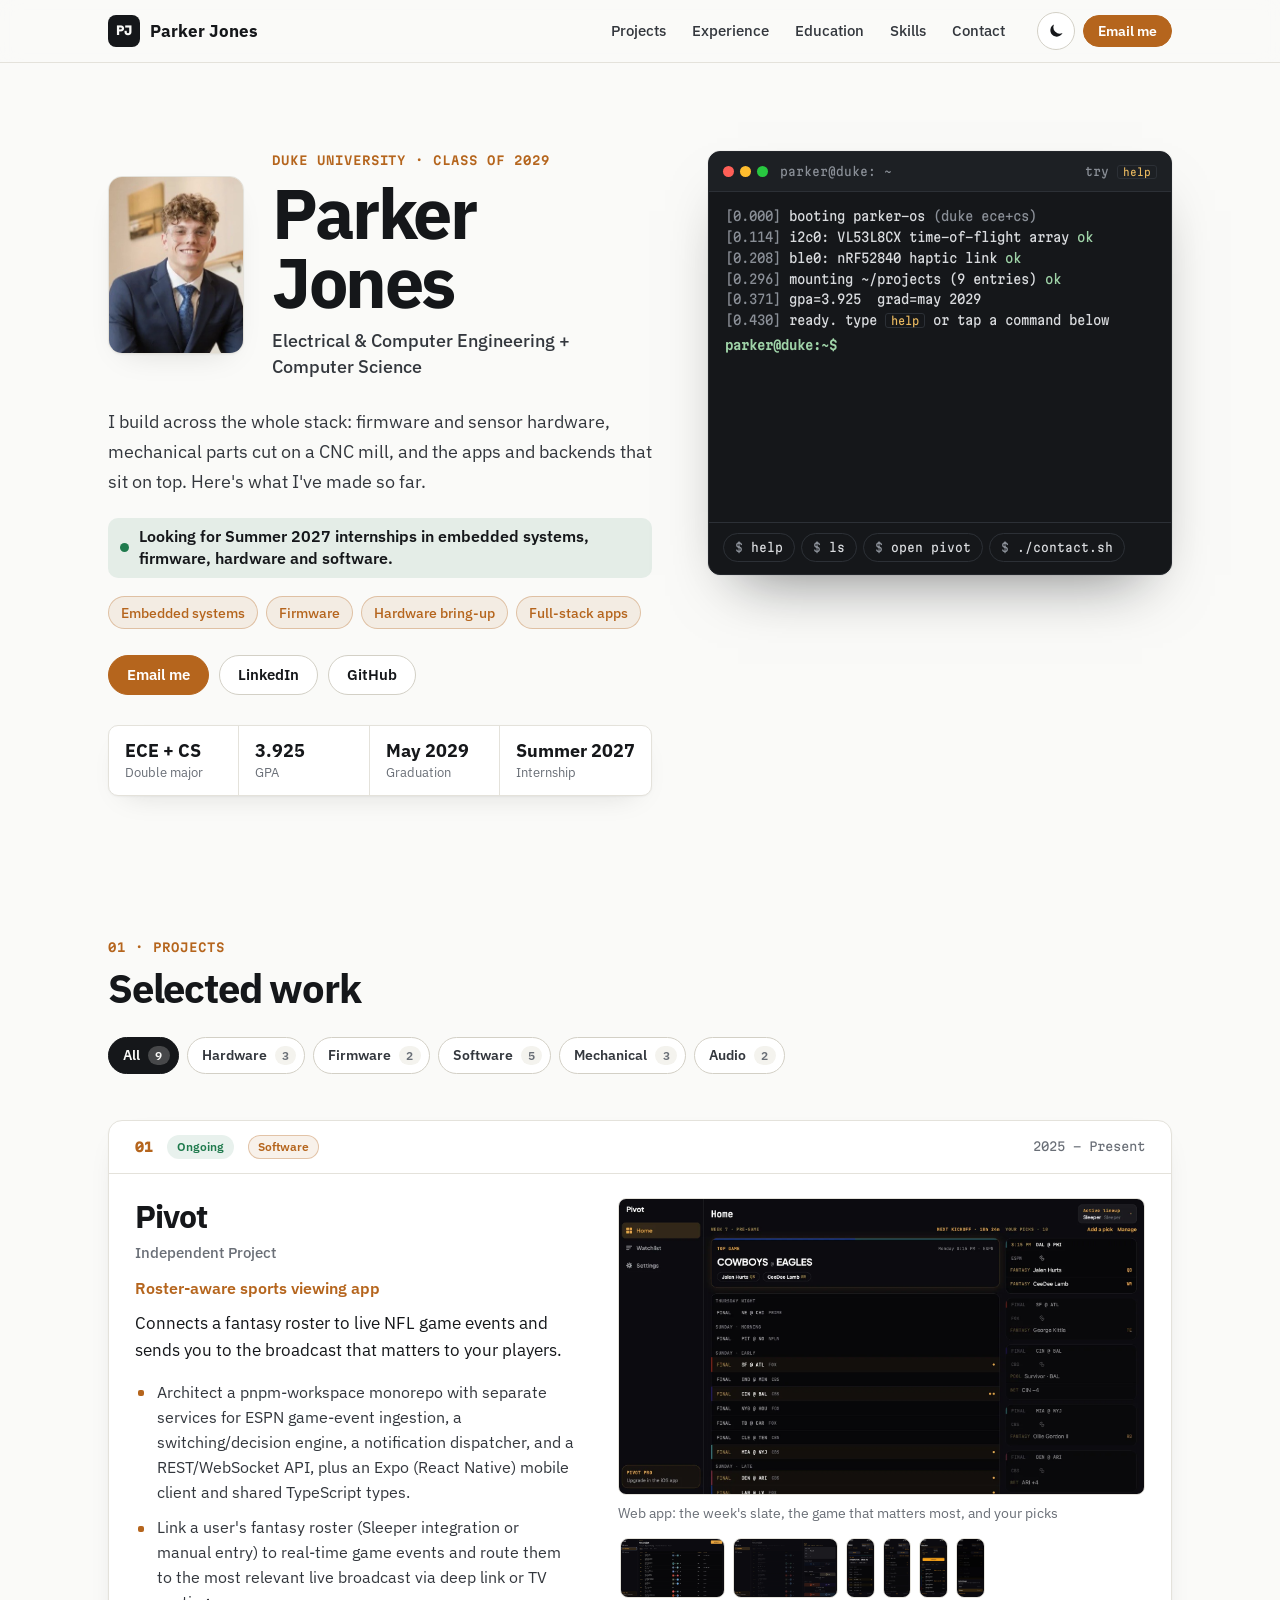
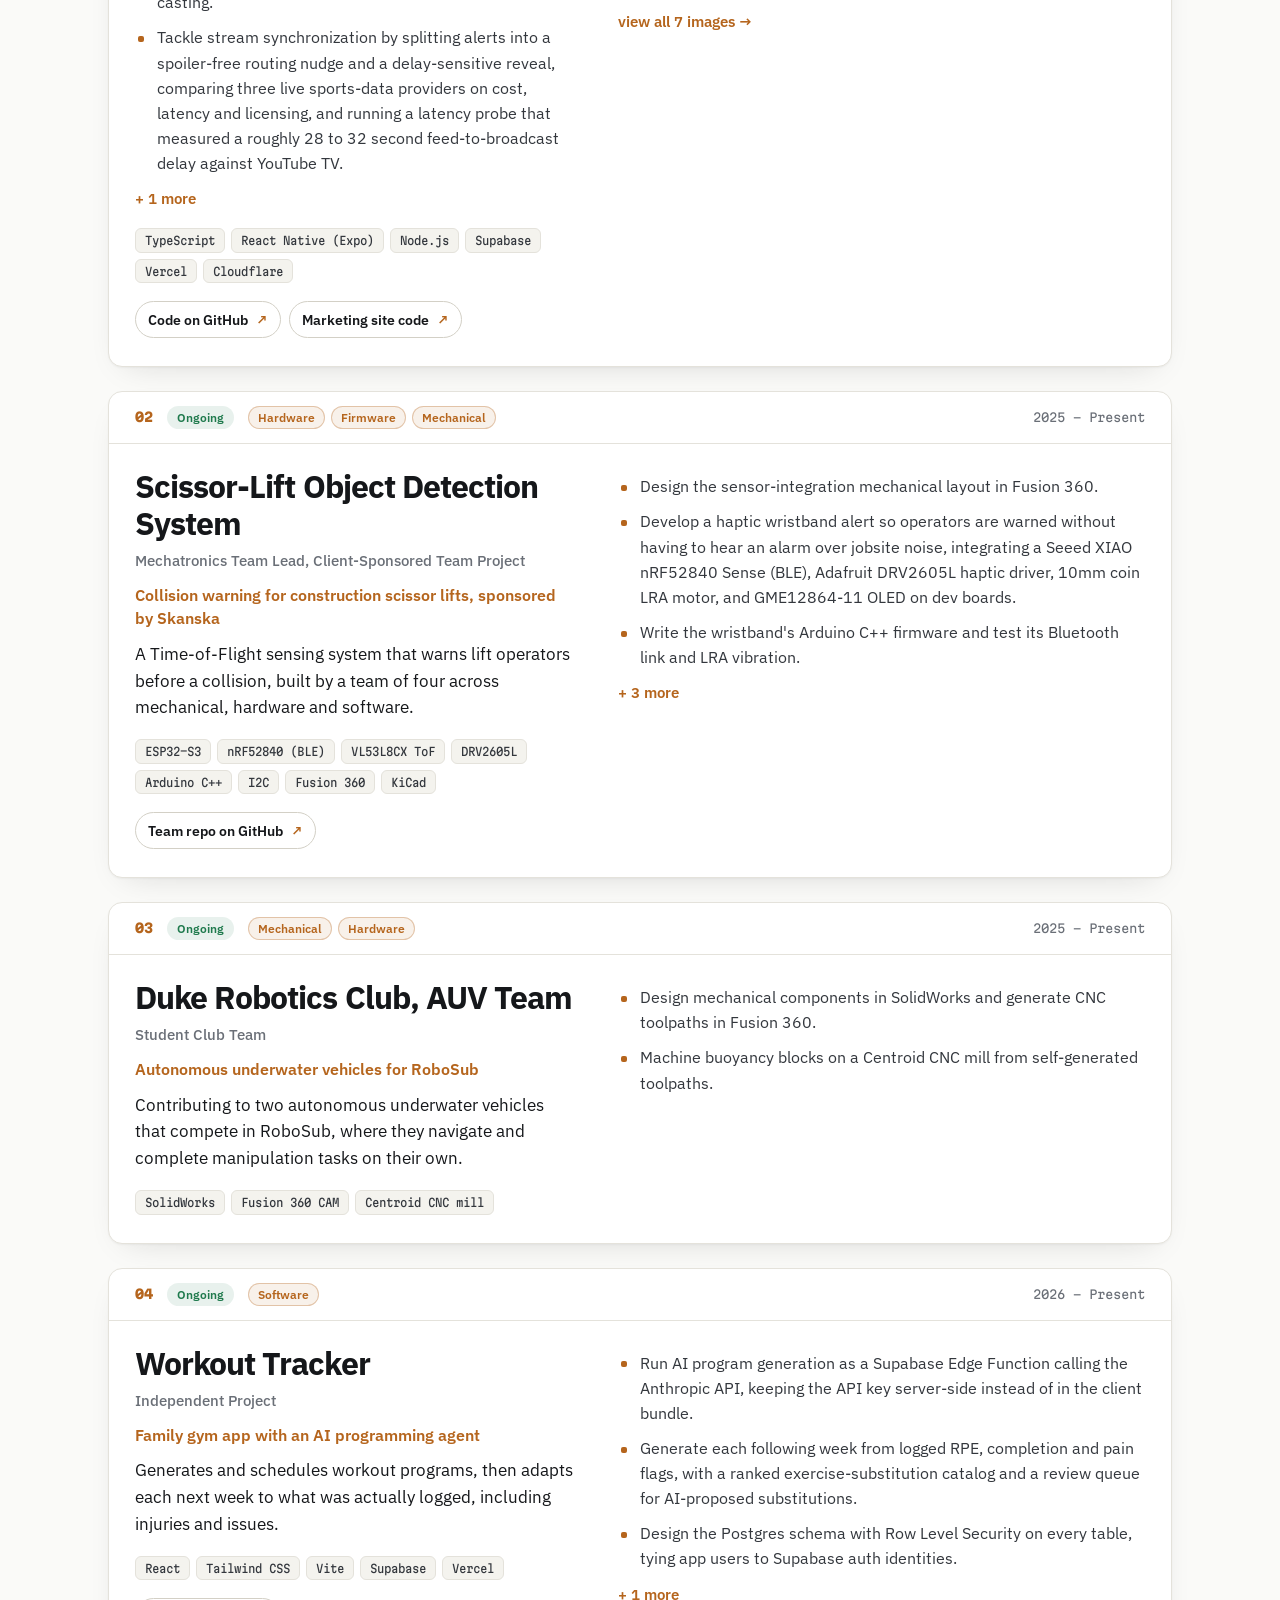
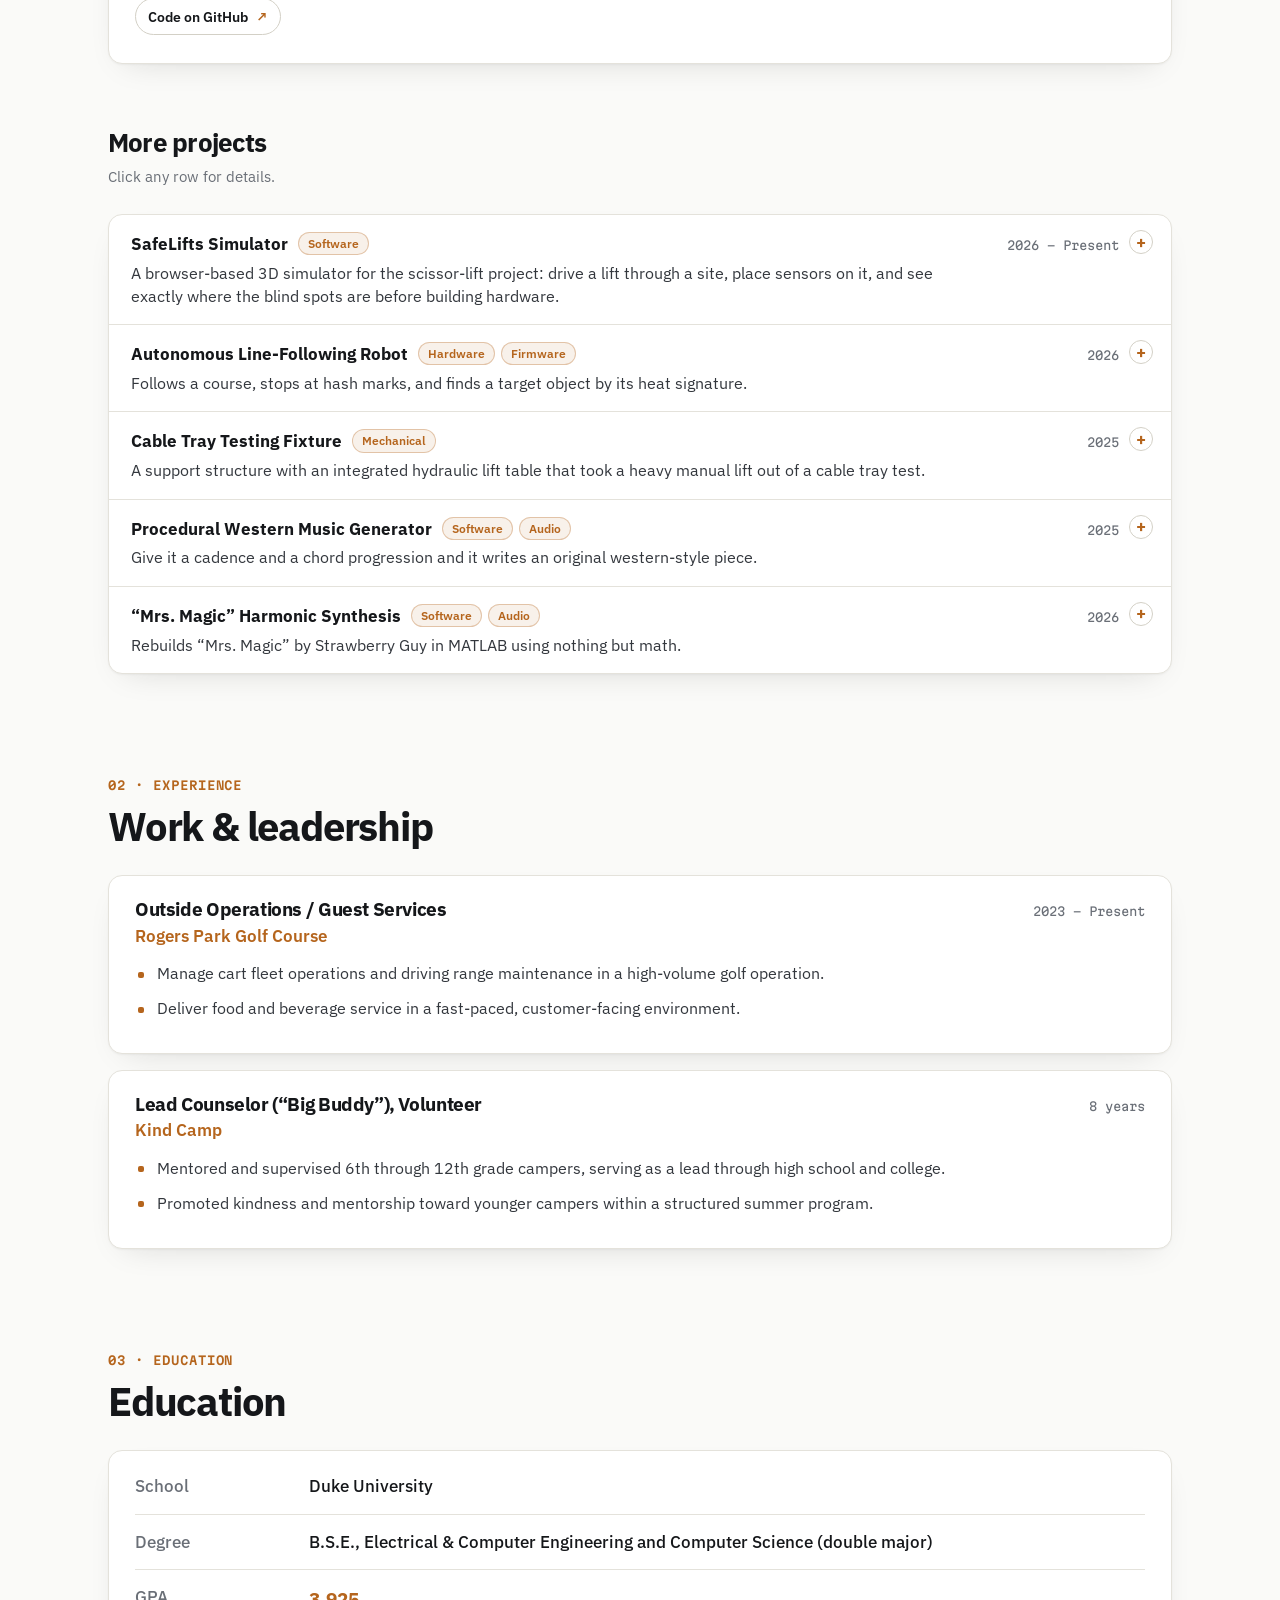
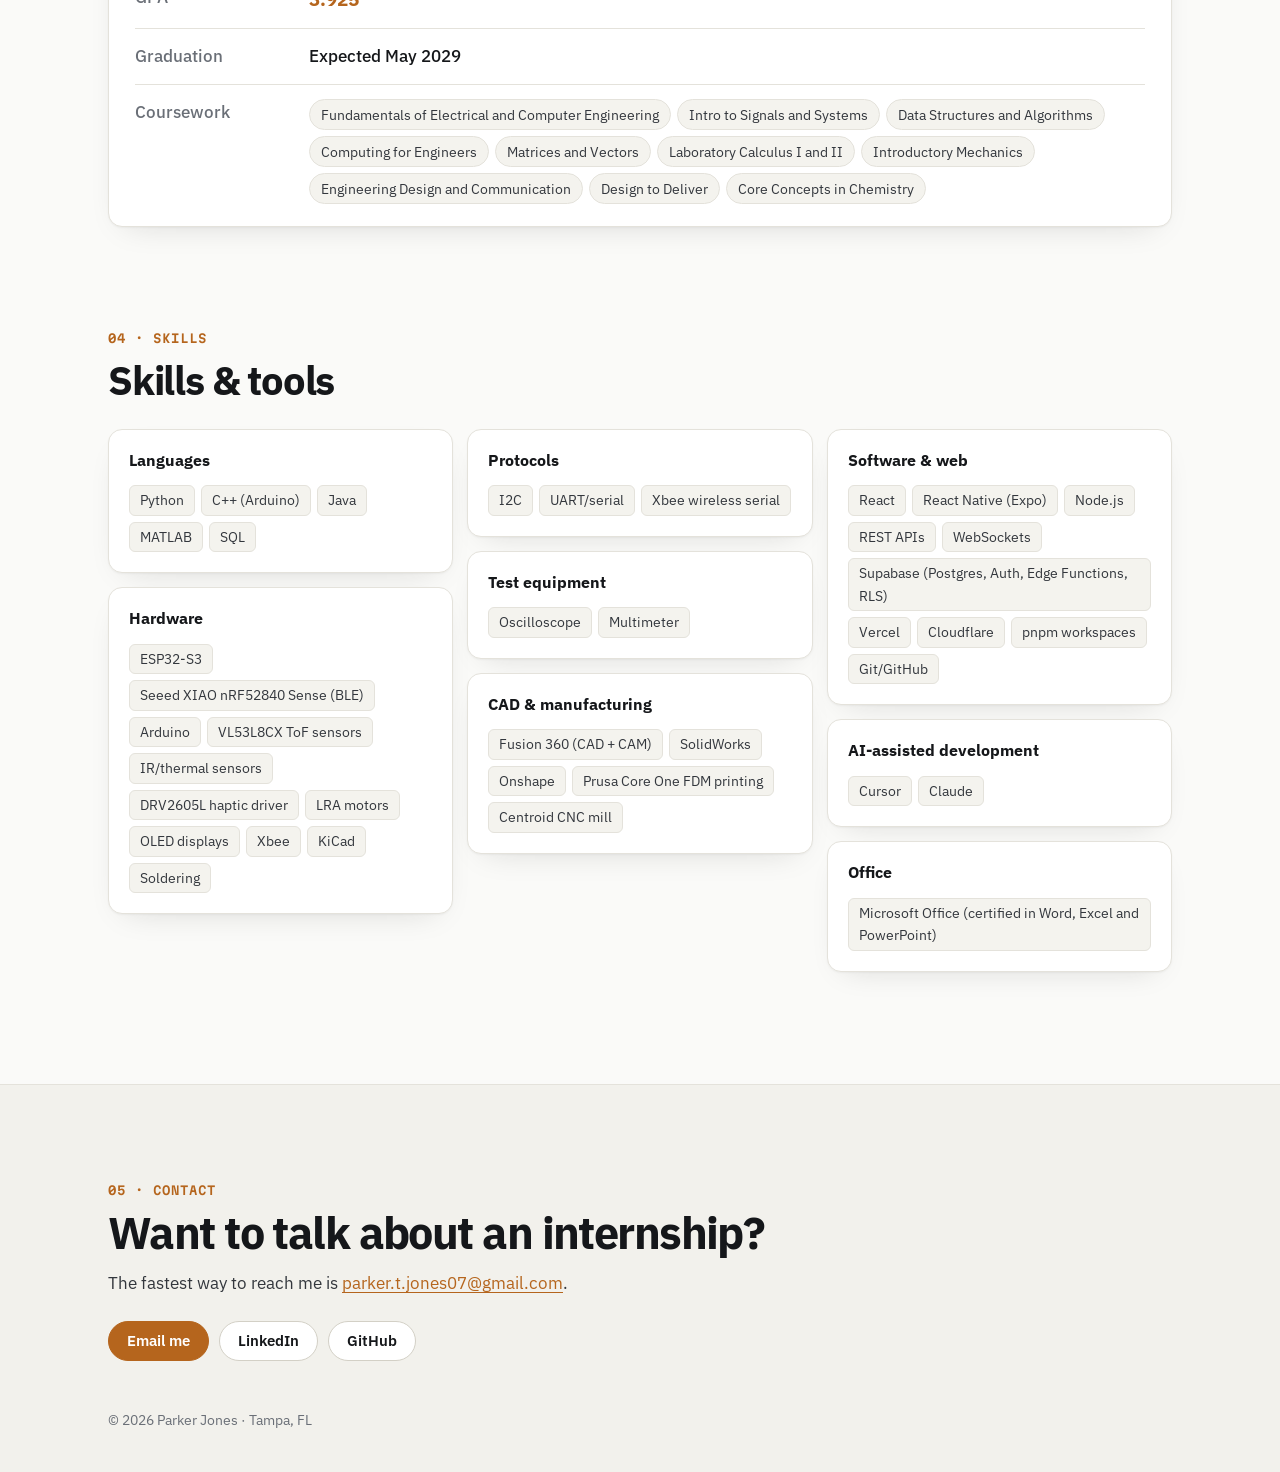
==== commit 460f51f8: "Redesign: clean light layout, recruiter snapshot, filters, dark-theme toggle - Light, readable defau" ====
--- a/index.html
+++ b/index.html
@@ -5,7 +5,7 @@
   <meta name="viewport" content="width=device-width, initial-scale=1">
   <title>Parker Jones</title>
   <meta name="description" content="Parker Jones: Electrical & Computer Engineering and Computer Science at Duke. Embedded systems, firmware, hardware and software projects.">
-  <meta name="theme-color" content="#111214">
+  <meta name="theme-color" content="#fafaf8">
 
   <meta property="og:type" content="website">
   <meta property="og:url" content="https://parker-t-jones.github.io/">
@@ -16,48 +16,68 @@
   <meta property="og:image:height" content="630">
   <meta name="twitter:card" content="summary_large_image">
 
+  <!-- apply the saved light/dark choice before anything paints -->
+  <script>
+    try { var t = localStorage.getItem("theme"); if (t === "dark" || t === "light") document.documentElement.dataset.theme = t; } catch (e) {}
+  </script>
+
   <link rel="icon" href="favicon.svg" type="image/svg+xml">
   <link rel="preconnect" href="https://fonts.googleapis.com">
   <link rel="preconnect" href="https://fonts.gstatic.com" crossorigin>
-  <link href="https://fonts.googleapis.com/css2?family=Martian+Mono:wdth,wght@75..112.5,300..800&display=swap" rel="stylesheet">
+  <link href="https://fonts.googleapis.com/css2?family=IBM+Plex+Sans:ital,wght@0,400;0,500;0,600;0,700;1,400&family=Martian+Mono:wdth,wght@75..112.5,300..800&display=swap" rel="stylesheet">
   <link rel="stylesheet" href="styles.css">
 </head>
 <body>
   <a class="skip" href="#work">Skip to projects</a>
 
-  <!-- tmux-style status line -->
-  <header class="statusbar">
-    <a class="host" href="#top"><span class="host-user" id="nav-user">parker</span><span class="host-at">@</span><span class="host-box">duke</span></a>
-    <nav aria-label="Sections">
-      <a href="#work"><span class="win">1</span>projects</a>
-      <a href="#experience"><span class="win">2</span>experience</a>
-      <a href="#skills"><span class="win">3</span>skills</a>
-      <a href="#contact"><span class="win">4</span>contact</a>
-    </nav>
+  <header class="topbar">
+    <div class="topbar-inner">
+      <a class="brand" href="#top"><span class="brand-mark" aria-hidden="true">PJ</span><span class="brand-name" id="brand-name">Parker Jones</span></a>
+      <nav aria-label="Sections" id="nav">
+        <a href="#work">Projects</a>
+        <a href="#experience">Experience</a>
+        <a href="#education">Education</a>
+        <a href="#skills">Skills</a>
+        <a href="#contact">Contact</a>
+      </nav>
+      <div class="topbar-actions">
+        <button type="button" class="theme-toggle" id="theme-toggle" aria-label="Switch to dark theme" title="Toggle light/dark">
+          <svg class="icon-moon" viewBox="0 0 24 24" aria-hidden="true"><path fill="currentColor" d="M20.7 14.6A8.5 8.5 0 0 1 9.4 3.3a8.5 8.5 0 1 0 11.3 11.3z"/></svg>
+          <svg class="icon-sun" viewBox="0 0 24 24" aria-hidden="true"><circle cx="12" cy="12" r="4.5" fill="currentColor"/><g stroke="currentColor" stroke-width="2" stroke-linecap="round"><path d="M12 2v2.5M12 19.5V22M2 12h2.5M19.5 12H22M4.9 4.9l1.8 1.8M17.3 17.3l1.8 1.8M4.9 19.1l1.8-1.8M17.3 6.7l1.8-1.8"/></g></svg>
+        </button>
+        <span id="topbar-cta"></span>
+      </div>
+    </div>
+    <div class="progress" aria-hidden="true"><span id="progress-bar"></span></div>
   </header>
 
   <main id="top">
     <section class="hero" aria-labelledby="name">
       <div class="hero-text">
-      <div class="hero-id">
-        <figure class="avatar" id="avatar" hidden>
-          <figcaption class="pane-bar" aria-hidden="true"><span id="avatar-name">photo.jpg</span></figcaption>
-          <img id="avatar-img" src="" alt="" width="291" height="382">
-        </figure>
-        <div>
-          <p class="cmd" aria-hidden="true"><span class="ps1">~ $</span> whoami</p>
-          <h1 id="name"><span id="name-text"></span><span class="cursor" aria-hidden="true"></span></h1>
+        <div class="hero-id">
+          <figure class="avatar" id="avatar" hidden>
+            <img id="avatar-img" src="" alt="" width="291" height="382">
+          </figure>
+          <div>
+            <p class="eyebrow" id="hero-eyebrow"></p>
+            <h1 id="name"><span id="name-text"></span></h1>
+            <p class="headline" id="headline"></p>
+          </div>
         </div>
-      </div>
-      <p class="headline" id="headline"></p>
-      <p class="intro" id="intro"></p>
-      <p class="availability" id="availability"></p>
-      <div class="contact-row" id="contact-row"></div>
+        <p class="intro" id="intro"></p>
+        <p class="availability" id="availability"></p>
+        <ul class="focus" id="focus" aria-label="Focus areas"></ul>
+        <div class="contact-row" id="contact-row"></div>
+        <ul class="facts" id="facts" aria-label="At a glance"></ul>
       </div>
 
       <!-- serial console: boot log + a working prompt -->
       <div class="console" id="console" aria-label="Interactive terminal">
-        <div class="pane-bar"><span>tty.usbserial · 115200 baud</span><span class="pane-hint">type <kbd>help</kbd></span></div>
+        <div class="pane-bar">
+          <span class="dots" aria-hidden="true"><i></i><i></i><i></i></span>
+          <span>parker@duke: ~</span>
+          <span class="pane-hint">try <kbd>help</kbd></span>
+        </div>
         <div class="console-body" id="console-body">
           <ol class="boot" id="boot" aria-hidden="true"></ol>
           <div class="console-out" id="console-out" aria-live="polite"></div>
@@ -70,43 +90,62 @@
       </div>
     </section>
 
-    <section class="block" id="education" aria-labelledby="edu-h">
-      <p class="cmd" aria-hidden="true"><span class="ps1">~ $</span> cat education.txt</p>
-      <h2 id="edu-h" class="visually-hidden">Education</h2>
-      <dl class="kv" id="edu-list"></dl>
-    </section>
-
     <section class="block" id="work" aria-labelledby="work-h">
-      <p class="cmd" aria-hidden="true"><span class="ps1">~ $</span> ls ~/projects --featured</p>
-      <h2 id="work-h">Selected work</h2>
+      <div class="section-head">
+        <p class="eyebrow">01 · Projects</p>
+        <h2 id="work-h">Selected work</h2>
+      </div>
+      <div class="filters" id="filters" role="group" aria-label="Filter projects by type"></div>
+      <p class="filter-status" id="filter-status" aria-live="polite"></p>
       <div class="panes" id="work-list"></div>
     </section>
 
-    <section class="block" id="more" aria-labelledby="more-h">
-      <p class="cmd" aria-hidden="true"><span class="ps1">~ $</span> ls -l ~/projects/other</p>
-      <h2 id="more-h">More projects</h2>
+    <section class="block block-tight" id="more" aria-labelledby="more-h">
+      <div class="section-head">
+        <h2 id="more-h" class="h-sub">More projects</h2>
+        <p class="section-note">Click any row for details.</p>
+      </div>
       <div class="listing" id="more-list"></div>
     </section>
 
     <section class="block" id="experience" aria-labelledby="exp-h">
-      <p class="cmd" aria-hidden="true"><span class="ps1">~ $</span> tail experience.log</p>
-      <h2 id="exp-h">Work &amp; leadership</h2>
+      <div class="section-head">
+        <p class="eyebrow">02 · Experience</p>
+        <h2 id="exp-h">Work &amp; leadership</h2>
+      </div>
       <div class="log" id="experience-list"></div>
     </section>
 
+    <section class="block" id="education" aria-labelledby="edu-h">
+      <div class="section-head">
+        <p class="eyebrow">03 · Education</p>
+        <h2 id="edu-h">Education</h2>
+      </div>
+      <div class="edu-card">
+        <dl class="kv" id="edu-list"></dl>
+      </div>
+    </section>
+
     <section class="block" id="skills" aria-labelledby="skills-h">
-      <p class="cmd" aria-hidden="true"><span class="ps1">~ $</span> cat skills.yaml</p>
-      <h2 id="skills-h">Skills</h2>
+      <div class="section-head">
+        <p class="eyebrow">04 · Skills</p>
+        <h2 id="skills-h">Skills &amp; tools</h2>
+      </div>
       <dl class="yaml" id="skill-list"></dl>
     </section>
   </main>
 
   <footer class="footer" id="contact">
-    <p class="cmd" aria-hidden="true"><span class="ps1">~ $</span> ./contact.sh</p>
-    <p class="footer-lead">Want to talk about an internship?</p>
-    <div class="contact-row" id="contact-row-footer"></div>
-    <p class="footer-small" id="footer-small"></p>
+    <div class="footer-inner">
+      <p class="eyebrow">05 · Contact</p>
+      <p class="footer-lead">Want to talk about an internship?</p>
+      <p class="footer-sub" id="footer-sub"></p>
+      <div class="contact-row" id="contact-row-footer"></div>
+      <p class="footer-small" id="footer-small"></p>
+    </div>
   </footer>
+
+  <a class="to-top" id="to-top" href="#top" aria-label="Back to top">↑ Top</a>
 
   <script src="content.js"></script>
   <script src="main.js"></script>
--- a/styles.css
+++ b/styles.css
@@ -1,245 +1,346 @@
 /* =====================================================================
-   Terminal theme: graphite console, amber accents.
+   Parker Jones · portfolio styles
+   Light theme by default; dark ("terminal") theme via the toggle.
+   Colors are the -- variables just below.
    ===================================================================== */
 :root {
-  --bg: #111214;           /* graphite */
-  --pane: #17191c;
-  --pane-2: #1d2024;
+  --bg: #fafaf8;
+  --bg-2: #f2f1ec;
+  --card: #ffffff;
+  --line: #e4e2db;
+  --line-2: #d3d0c6;
+  --ink: #15171a;          /* headings */
+  --text: #33373d;         /* body */
+  --dim: #6a6f77;          /* secondary */
+  --accent: #b5651d;       /* amber, darkened for contrast on white */
+  --accent-ink: #ffffff;
+  --accent-soft: rgba(181, 101, 29, 0.09);
+  --accent-line: rgba(181, 101, 29, 0.32);
+  --ok: #1f7a4d;
+  --ok-soft: rgba(31, 122, 77, 0.1);
+  --chip: #f4f3ee;
+  --shadow: 0 1px 2px rgba(20, 20, 20, 0.04), 0 12px 32px -18px rgba(20, 20, 20, 0.18);
+  --shadow-lift: 0 2px 4px rgba(20, 20, 20, 0.05), 0 22px 44px -20px rgba(20, 20, 20, 0.28);
+
+  /* the console is always dark */
+  --term-bg: #15171a;
+  --term-bar: #1d2024;
+  --term-line: #2c3036;
+  --term-text: #d9dbde;
+  --term-dim: #8a8f97;
+  --term-gold: #e7b75f;
+  --term-ok: #9fd3a8;
+
+  --sans: "IBM Plex Sans", system-ui, -apple-system, "Segoe UI", Roboto, sans-serif;
+  --mono: "Martian Mono", "JetBrains Mono", ui-monospace, "SF Mono", Menlo, Consolas, monospace;
+  --gutter: clamp(18px, 4vw, 48px);
+  --max: 1160px;
+  --radius: 10px;
+  color-scheme: light;
+}
+:root[data-theme="dark"] {
+  --bg: #111214;
+  --bg-2: #15171a;
+  --card: #17191c;
   --line: #2a2d32;
   --line-2: #3a3e45;
-  --silk: #eceef0;         /* bright text */
+  --ink: #eceef0;
   --text: #d4d6d9;
-  --dim: #8a8f97;
-  --gold: #e7b75f;         /* amber accent */
-  --gold-dim: #a8843f;
-  --copper: #e08e63;
+  --dim: #9096a0;
+  --accent: #e7b75f;
+  --accent-ink: #111214;
+  --accent-soft: rgba(231, 183, 95, 0.08);
+  --accent-line: rgba(231, 183, 95, 0.3);
   --ok: #9fd3a8;
-  --focus: #e7b75f;
-
-  --mono: "Martian Mono", "JetBrains Mono", ui-monospace, "SF Mono", Menlo, Consolas, monospace;
-  --gutter: clamp(16px, 4vw, 48px);
-  --max: 1180px;
-  --measure: 64ch;
+  --ok-soft: rgba(159, 211, 168, 0.1);
+  --chip: #1d2024;
+  --shadow: 0 0 0 1px rgba(0, 0, 0, 0.25), 0 18px 40px -24px rgba(0, 0, 0, 0.8);
+  --shadow-lift: 0 0 0 1px rgba(231, 183, 95, 0.12), 0 24px 48px -24px rgba(0, 0, 0, 0.9);
   color-scheme: dark;
 }
 
 *, *::before, *::after { box-sizing: border-box; }
-html { scroll-behavior: smooth; scroll-padding-top: 64px; }
+html { scroll-behavior: smooth; scroll-padding-top: 76px; }
 @media (prefers-reduced-motion: reduce) { html { scroll-behavior: auto; } }
 body {
-  margin: 0;
-  color: var(--text);
-  font-family: var(--mono);
-  font-size: 15px;
-  line-height: 1.65;
-  font-variation-settings: "wdth" 87.5;
-  -webkit-font-smoothing: antialiased;
-  /* faint dot grid */
-  background:
-    radial-gradient(circle at 1px 1px, rgba(231, 183, 95, 0.06) 1px, transparent 1.6px) 0 0 / 28px 28px,
-    var(--bg);
-}
-a { color: var(--gold); text-underline-offset: 3px; }
-a:hover { color: var(--silk); }
-:focus-visible { outline: 2px solid var(--focus); outline-offset: 3px; border-radius: 2px; }
-h1, h2, h3 { margin: 0; color: var(--silk); line-height: 1.15; font-weight: 700; }
+  margin: 0; background: var(--bg); color: var(--text);
+  font-family: var(--sans); font-size: 16.5px; line-height: 1.6;
+  -webkit-font-smoothing: antialiased; text-rendering: optimizeLegibility;
+  transition: background-color .3s, color .3s;
+}
+:root[data-theme="dark"] body {
+  background: radial-gradient(circle at 1px 1px, rgba(231, 183, 95, 0.05) 1px, transparent 1.6px) 0 0 / 28px 28px, var(--bg);
+}
+a { color: var(--accent); text-underline-offset: 3px; }
+a:hover { color: var(--ink); }
+:focus-visible { outline: 2px solid var(--accent); outline-offset: 3px; border-radius: 3px; }
+h1, h2, h3 { margin: 0; color: var(--ink); line-height: 1.15; font-weight: 700; letter-spacing: -0.015em; }
 ul { margin: 0; padding: 0; }
 img { max-width: 100%; display: block; }
 [hidden] { display: none !important; }
-kbd { font-family: inherit; color: var(--gold); border: 1px solid var(--line-2); border-radius: 3px; padding: 0 5px; font-size: 0.9em; }
+kbd { font-family: var(--mono); font-size: 0.85em; color: var(--term-gold); border: 1px solid var(--term-line); border-radius: 3px; padding: 0 5px; }
 .dim { color: var(--dim); }
 .ok { color: var(--ok); }
 .visually-hidden { position: absolute; width: 1px; height: 1px; overflow: hidden; clip: rect(0 0 0 0); white-space: nowrap; }
 .skip { position: absolute; left: -9999px; }
-.skip:focus { left: 16px; top: 12px; z-index: 10; background: var(--pane); color: var(--silk); padding: 8px 12px; }
-
-main, .statusbar, .footer { width: 100%; max-width: var(--max); margin: 0 auto; padding-inline: var(--gutter); }
-
-/* ---------- tmux-style status line ---------- */
-.statusbar {
-  position: sticky; top: 0; z-index: 5;
-  display: flex; align-items: center; justify-content: space-between; gap: 12px;
-  padding-block: 10px; font-size: 13px;
-  background: color-mix(in srgb, var(--bg) 90%, transparent);
-  backdrop-filter: blur(6px); -webkit-backdrop-filter: blur(6px);
+.skip:focus { left: 16px; top: 12px; z-index: 20; background: var(--card); color: var(--ink); padding: 8px 12px; border: 1px solid var(--line-2); }
+
+main, .footer-inner, .topbar-inner { width: 100%; max-width: var(--max); margin: 0 auto; padding-inline: var(--gutter); }
+
+.eyebrow {
+  margin: 0 0 8px; font-family: var(--mono); font-size: 12px; font-weight: 600;
+  letter-spacing: 0.08em; text-transform: uppercase; color: var(--accent);
+  font-variation-settings: "wdth" 100;
+}
+
+/* ---------- Buttons ---------- */
+.btn {
+  display: inline-flex; align-items: center; gap: 8px;
+  padding: 10px 18px; border: 1px solid var(--line-2); border-radius: 999px;
+  color: var(--ink); background: var(--card); text-decoration: none;
+  font-weight: 600; font-size: 15px; line-height: 1.2;
+  transition: border-color .15s, color .15s, background .15s, transform .15s;
+}
+.btn:hover { border-color: var(--accent); color: var(--accent); transform: translateY(-1px); }
+.btn-primary { background: var(--accent); border-color: var(--accent); color: var(--accent-ink); }
+.btn-primary:hover { background: var(--ink); border-color: var(--ink); color: var(--bg); }
+.btn-sm { padding: 7px 14px; font-size: 14px; }
+
+/* ---------- Top bar ---------- */
+.topbar {
+  position: sticky; top: 0; z-index: 10;
+  background: color-mix(in srgb, var(--bg) 86%, transparent);
+  backdrop-filter: saturate(1.4) blur(10px); -webkit-backdrop-filter: saturate(1.4) blur(10px);
   border-bottom: 1px solid var(--line);
 }
-.host { text-decoration: none; font-weight: 700; color: var(--silk); white-space: nowrap; }
-.host-at { color: var(--dim); }
-.host-box { color: var(--gold); }
-.statusbar nav { display: flex; gap: 4px; flex-wrap: nowrap; overflow-x: auto; }
-.statusbar nav a {
-  display: inline-flex; gap: 6px; align-items: center; white-space: nowrap;
-  padding: 3px 9px; color: var(--text); text-decoration: none; border-radius: 3px;
-}
-.statusbar nav a:hover { background: var(--pane-2); color: var(--silk); }
-.win { color: var(--bg); background: var(--gold-dim); border-radius: 2px; padding: 0 5px; font-weight: 700; font-size: 11px; }
-@media (max-width: 620px) {
-  .statusbar nav a[href="#experience"], .statusbar nav a[href="#skills"] { display: none; }
-}
-
-/* ---------- command lines above sections ---------- */
-.cmd { margin: 0 0 10px; color: var(--dim); font-size: 14px; }
-.ps1 { color: var(--ok); font-weight: 600; }
+.topbar-inner { display: flex; align-items: center; gap: 20px; height: 62px; }
+.brand { display: inline-flex; align-items: center; gap: 10px; text-decoration: none; color: var(--ink); font-weight: 700; white-space: nowrap; }
+.brand-mark {
+  display: grid; place-items: center; width: 32px; height: 32px; border-radius: 8px;
+  background: var(--ink); color: var(--bg); font-family: var(--mono); font-size: 12px; font-weight: 800; letter-spacing: 0.02em;
+}
+.brand:hover { color: var(--accent); }
+#nav { display: flex; gap: 2px; margin-left: auto; overflow-x: auto; scrollbar-width: none; }
+#nav::-webkit-scrollbar { display: none; }
+#nav a {
+  padding: 6px 12px; border-radius: 999px; white-space: nowrap;
+  color: var(--text); text-decoration: none; font-size: 15px; font-weight: 500;
+  transition: background .15s, color .15s;
+}
+#nav a:hover { background: var(--chip); color: var(--ink); }
+#nav a.active { background: var(--accent-soft); color: var(--accent); }
+.topbar-actions { display: flex; align-items: center; gap: 8px; }
+.theme-toggle {
+  display: grid; place-items: center; width: 38px; height: 38px; padding: 0; cursor: pointer;
+  border: 1px solid var(--line-2); border-radius: 999px; background: var(--card); color: var(--ink);
+  transition: border-color .15s, color .15s, transform .3s;
+}
+.theme-toggle:hover { border-color: var(--accent); color: var(--accent); transform: rotate(-15deg); }
+.theme-toggle svg { width: 18px; height: 18px; }
+.icon-sun { display: none; }
+:root[data-theme="dark"] .icon-sun { display: block; }
+:root[data-theme="dark"] .icon-moon { display: none; }
+.progress { position: absolute; left: 0; right: 0; bottom: -1px; height: 2px; overflow: hidden; pointer-events: none; }
+.progress span { display: block; height: 100%; background: var(--accent); transform-origin: 0 50%; transform: scaleX(0); }
+
+@media (max-width: 760px) {
+  .topbar-inner { gap: 10px; height: auto; padding-block: 10px; flex-wrap: wrap; }
+  .brand-name { display: none; }
+  #topbar-cta { display: none; }
+  #nav { order: 3; width: 100%; justify-content: space-between; margin: 0 -6px; }
+  #nav a { padding: 4px 6px; font-size: 13.5px; }
+  .topbar-actions { margin-left: auto; }
+}
 
 /* ---------- Hero ---------- */
 .hero {
-  display: grid; grid-template-columns: minmax(0, 1fr) minmax(0, 0.95fr); gap: 32px 56px; align-items: start;
-  padding-block: clamp(48px, 8vw, 96px) clamp(32px, 5vw, 56px);
-}
-
-.hero h1 {
-  font-size: clamp(2.4rem, 6.4vw, 5rem);
-  font-weight: 800; font-variation-settings: "wdth" 112.5;
-  letter-spacing: -0.03em; line-height: 0.98;
-}
-/* photo + name side by side, framed like an image open in a terminal pane */
-.hero-id { display: flex; align-items: flex-end; gap: clamp(16px, 3vw, 28px); }
+  display: grid; grid-template-columns: minmax(0, 1.08fr) minmax(0, 0.92fr); gap: 40px 56px; align-items: start;
+  padding-block: clamp(40px, 7vw, 88px) clamp(24px, 4vw, 40px);
+}
+.hero-id { display: flex; align-items: center; gap: clamp(18px, 3vw, 28px); }
 .hero-id > div { min-width: 0; }
 .avatar {
-  flex: none; width: clamp(104px, 13vw, 156px); margin: 0;
-  background: var(--pane); border: 1px solid var(--line-2); border-radius: 6px; overflow: hidden;
-}
-.avatar .pane-bar { border-radius: 0; padding: 4px 9px; font-size: 11px; color: var(--dim); }
+  flex: none; width: clamp(96px, 12vw, 136px); margin: 0; border-radius: 14px; overflow: hidden;
+  border: 1px solid var(--line); box-shadow: var(--shadow); background: var(--card);
+}
 .avatar img { width: 100%; height: auto; aspect-ratio: 291 / 382; object-fit: cover; }
-.hero-id .cmd { margin-bottom: 6px; }
-
-.cursor {
-  display: inline-block; width: 0.5em; height: 0.82em; margin-left: 0.12em;
-  background: var(--gold); vertical-align: -0.04em;
-  animation: blink 1.1s steps(1) infinite;
-}
-@keyframes blink { 50% { opacity: 0; } }
-@media (prefers-reduced-motion: reduce) { .cursor { animation: none; } }
-.headline { margin: 18px 0 0; color: var(--gold); font-size: clamp(1rem, 1.8vw, 1.2rem); font-weight: 600; font-variation-settings: "wdth" 100; }
-.intro { margin: 14px 0 0; max-width: 54ch; }
-.availability { margin: 18px 0 0; max-width: 58ch; color: var(--silk); font-weight: 600; }
-.tag-ok { color: var(--ok); font-weight: 700; }
-
+.hero h1 {
+  font-size: clamp(2.1rem, 6vw, 4.4rem); font-weight: 700; letter-spacing: -0.035em; line-height: 0.98;
+}
+.headline { margin: 12px 0 0; color: var(--text); font-size: clamp(1rem, 1.7vw, 1.15rem); font-weight: 500; line-height: 1.4; }
+.intro { margin: 26px 0 0; max-width: 56ch; font-size: 1.14rem; line-height: 1.65; color: var(--text); }
+.availability {
+  display: inline-flex; align-items: center; gap: 10px; margin: 22px 0 0; padding: 8px 14px 8px 12px;
+  border-radius: 10px; background: var(--ok-soft); color: var(--ink); font-weight: 600; font-size: 0.98rem; line-height: 1.4;
+}
+.status-dot { flex: none; width: 9px; height: 9px; border-radius: 50%; background: var(--ok); box-shadow: 0 0 0 0 var(--ok); animation: pulse 2.2s infinite; }
+@keyframes pulse { 0% { box-shadow: 0 0 0 0 color-mix(in srgb, var(--ok) 55%, transparent); } 70% { box-shadow: 0 0 0 9px transparent; } 100% { box-shadow: 0 0 0 0 transparent; } }
+@media (prefers-reduced-motion: reduce) { .status-dot { animation: none; } }
+.focus { list-style: none; display: flex; flex-wrap: wrap; gap: 8px; margin-top: 18px; }
+.focus li { padding: 4px 12px; border-radius: 999px; font-size: 0.9rem; font-weight: 500; color: var(--accent); background: var(--accent-soft); border: 1px solid var(--accent-line); }
 .contact-row { display: flex; flex-wrap: wrap; gap: 10px; margin-top: 26px; }
-.btn {
-  display: inline-flex; align-items: center; gap: 6px;
-  padding: 8px 14px; border: 1px solid var(--line-2); border-radius: 3px;
-  color: var(--silk); text-decoration: none; font-weight: 600; font-size: 14px; background: var(--pane);
-}
-.btn::before { content: "["; color: var(--dim); }
-.btn::after { content: "]"; color: var(--dim); }
-.btn:hover { border-color: var(--gold); color: var(--gold); }
-.btn-primary { background: var(--gold); border-color: var(--gold); color: var(--bg); }
-.btn-primary::before, .btn-primary::after { color: rgba(17, 18, 20, 0.55); }
-.btn-primary:hover { background: var(--silk); border-color: var(--silk); color: var(--bg); }
-
-/* ---------- Panes (shared frame) ---------- */
-.pane, .console {
-  background: var(--pane); border: 1px solid var(--line); border-radius: 6px;
-  box-shadow: 0 0 0 1px rgba(0, 0, 0, 0.25), 0 18px 40px -24px rgba(0, 0, 0, 0.8);
-}
+
+.facts {
+  list-style: none; display: flex; flex-wrap: wrap; margin-top: 30px;
+  border: 1px solid var(--line); border-radius: var(--radius); background: var(--card); box-shadow: var(--shadow); overflow: hidden;
+}
+.fact { flex: 1 1 110px; padding: 14px 16px 13px; border-right: 1px solid var(--line); transition: background .2s; }
+.fact:last-child { border-right: 0; }
+.fact:hover { background: var(--accent-soft); }
+.fact-value { display: block; color: var(--ink); font-size: 1.12rem; font-weight: 700; line-height: 1.2; white-space: nowrap; }
+.fact-label { display: block; margin-top: 3px; color: var(--dim); font-size: 0.8rem; line-height: 1.35; }
+@media (max-width: 560px) {
+  .fact { flex-basis: 34%; border-bottom: 1px solid var(--line); }
+}
+
+/* ---------- Console (always dark) ---------- */
+.console {
+  position: sticky; top: 86px; overflow: hidden;
+  background: var(--term-bg); color: var(--term-text); border: 1px solid #23262b; border-radius: 12px;
+  font-family: var(--mono); font-variation-settings: "wdth" 87.5;
+  box-shadow: 0 30px 60px -30px rgba(10, 12, 16, 0.55), 0 0 0 1px rgba(0, 0, 0, 0.04);
+}
+.console a { color: var(--term-gold); }
+.console a:hover { color: #fff; }
+.console .dim { color: var(--term-dim); }
+.console .ok { color: var(--term-ok); }
 .pane-bar {
-  display: flex; justify-content: space-between; gap: 12px; flex-wrap: wrap;
-  padding: 7px 14px; font-size: 12.5px; color: var(--text);
-  background: var(--pane-2); border-bottom: 1px solid var(--line); border-radius: 6px 6px 0 0;
-}
-.pane-bar b { color: var(--gold); font-weight: 700; }
-.pane-hint { color: var(--dim); }
-
-/* ---------- Console ---------- */
-.console { position: sticky; top: 70px; }
-.console-body { padding: 14px 16px 10px; height: 300px; overflow-y: auto; font-size: 13px; line-height: 1.6; cursor: text; }
+  display: flex; align-items: center; gap: 12px; padding: 10px 14px; font-size: 12px;
+  background: var(--term-bar); border-bottom: 1px solid var(--term-line); color: var(--term-dim);
+}
+.pane-bar .pane-hint { margin-left: auto; }
+.dots { display: inline-flex; gap: 6px; }
+.dots i { width: 11px; height: 11px; border-radius: 50%; background: #ff5f57; }
+.dots i:nth-child(2) { background: #febc2e; }
+.dots i:nth-child(3) { background: #28c840; }
+.console-body { padding: 14px 16px 10px; height: 330px; overflow-y: auto; font-size: 13px; line-height: 1.6; cursor: text; }
 .boot { list-style: none; margin: 0; padding: 0; }
 .boot li { white-space: pre-wrap; animation: line-in 0.01s both; animation-delay: calc(var(--i) * 110ms + 150ms); }
 @keyframes line-in { from { opacity: 0; } to { opacity: 1; } }
 @media (prefers-reduced-motion: reduce) { .boot li { animation: none; } }
 .out-line { white-space: pre-wrap; word-break: break-word; }
-.out-line .cmd-name { color: var(--silk); font-weight: 600; }
+.out-line .cmd-name { color: #fff; font-weight: 600; }
+.ps1 { color: var(--term-ok); font-weight: 600; }
 .prompt-line { display: flex; gap: 8px; align-items: baseline; margin-top: 4px; }
 .prompt-line input {
   flex: 1; min-width: 0; border: 0; outline: 0; background: transparent;
-  font: inherit; color: var(--silk); caret-color: var(--gold); padding: 0;
-}
-.prompt-line:focus-within { outline: 1px dashed var(--line-2); outline-offset: 4px; }
-.chips { display: flex; flex-wrap: wrap; gap: 6px; padding: 10px 14px 12px; border-top: 1px solid var(--line); }
+  font: inherit; color: #fff; caret-color: var(--term-gold); padding: 0;
+}
+.prompt-line:focus-within { outline: 1px dashed var(--term-line); outline-offset: 4px; }
+.chips { display: flex; flex-wrap: wrap; gap: 6px; padding: 10px 14px 12px; border-top: 1px solid var(--term-line); }
 .chip {
-  font: inherit; font-size: 12.5px; color: var(--silk); cursor: pointer;
-  background: transparent; border: 1px solid var(--line-2); border-radius: 3px; padding: 3px 9px;
-}
-.chip:hover { border-color: var(--gold); color: var(--gold); }
-
-@media (max-width: 900px) {
+  font: inherit; font-size: 12px; color: var(--term-text); cursor: pointer;
+  background: transparent; border: 1px solid var(--term-line); border-radius: 999px; padding: 4px 11px;
+  transition: border-color .15s, color .15s;
+}
+.chip:hover { border-color: var(--term-gold); color: var(--term-gold); }
+
+@media (max-width: 960px) {
   .hero { grid-template-columns: minmax(0, 1fr); }
-  .console { position: static; margin-top: 8px; }
-  .console-body { height: 240px; }
+  .console { position: static; }
+  .console-body { height: 260px; }
 }
 
 /* ---------- Sections ---------- */
-.block { padding-top: clamp(48px, 7vw, 88px); }
-.block > h2 { font-size: clamp(1.6rem, 3.6vw, 2.3rem); font-variation-settings: "wdth" 112.5; letter-spacing: -0.02em; margin-bottom: 28px; }
-
-/* education as key: value */
-.kv { margin: 0; border-top: 1px dashed var(--line-2); }
-.kv-row { display: grid; grid-template-columns: 140px minmax(0, 1fr); gap: 4px 24px; padding: 10px 0; border-bottom: 1px dashed var(--line); }
-.kv dt { color: var(--dim); }
-.kv dt::after { content: ":"; }
-.kv dd { margin: 0; color: var(--silk); }
-.kv dd.hl { color: var(--gold); font-weight: 700; font-size: 1.15em; }
-@media (max-width: 560px) { .kv-row { grid-template-columns: minmax(0, 1fr); gap: 0; } }
-
-/* ---------- Featured project panes ---------- */
-.panes { display: grid; grid-template-columns: minmax(0, 1fr); gap: 28px; }
-.pane-body { padding: 22px 24px 26px; display: grid; grid-template-columns: minmax(0, 5fr) minmax(0, 6fr); gap: 0 40px; align-items: start; }
+.block { padding-top: clamp(56px, 8vw, 104px); }
+.block-tight { padding-top: clamp(40px, 5vw, 64px); }
+.section-head { margin-bottom: 26px; }
+.section-head h2 { font-size: clamp(1.8rem, 3.6vw, 2.5rem); letter-spacing: -0.03em; }
+.section-head .h-sub { font-size: clamp(1.3rem, 2.4vw, 1.6rem); }
+.section-note { margin: 6px 0 0; color: var(--dim); font-size: 0.95rem; }
+
+/* ---------- Filters ---------- */
+.filters { display: flex; flex-wrap: wrap; gap: 8px; }
+.filter {
+  display: inline-flex; align-items: center; gap: 8px; cursor: pointer;
+  font: inherit; font-size: 14px; font-weight: 600; color: var(--text);
+  background: var(--card); border: 1px solid var(--line-2); border-radius: 999px; padding: 6px 8px 6px 14px;
+  transition: border-color .15s, color .15s, background .15s;
+}
+.filter:hover { border-color: var(--accent); color: var(--accent); }
+.filter[aria-pressed="true"] { background: var(--ink); border-color: var(--ink); color: var(--bg); }
+.filter-n { min-width: 1.8em; padding: 0 6px; border-radius: 999px; font-size: 12px; text-align: center; background: var(--chip); color: var(--dim); }
+.filter[aria-pressed="true"] .filter-n { background: color-mix(in srgb, var(--bg) 22%, transparent); color: var(--bg); }
+.filter-status { min-height: 1.5em; margin: 10px 0 14px; color: var(--dim); font-size: 0.95rem; }
+
+/* ---------- Featured project cards ---------- */
+.panes { display: grid; grid-template-columns: minmax(0, 1fr); gap: 24px; }
+.pane.feat {
+  background: var(--card); border: 1px solid var(--line); border-radius: 14px; box-shadow: var(--shadow);
+  transition: box-shadow .25s, border-color .25s, transform .25s;
+}
+.pane.feat:hover { box-shadow: var(--shadow-lift); border-color: var(--line-2); }
+.feat > .pane-bar {
+  background: transparent; border-bottom: 1px solid var(--line); color: var(--dim);
+  padding: 14px 26px; font-family: var(--mono); flex-wrap: wrap; gap: 10px 14px; border-radius: 14px 14px 0 0;
+}
+.feat-num { color: var(--accent); font-weight: 800; font-size: 13px; }
+.status { font-family: var(--sans); font-size: 12px; font-weight: 600; padding: 2px 10px; border-radius: 999px; }
+.status-ongoing { color: var(--ok); background: var(--ok-soft); }
+.status-completed { color: var(--dim); background: var(--chip); }
+.feat-dates { margin-left: auto; font-size: 12px; color: var(--dim); }
+.pane-body { padding: 24px 26px 28px; display: grid; grid-template-columns: minmax(0, 5fr) minmax(0, 6fr); gap: 0 44px; align-items: start; }
 .feat:not(.no-media) .pane-body { grid-template-areas: "head media" "body media"; grid-template-rows: auto 1fr; }
 .feat:not(.no-media) .feat-head { grid-area: head; }
 .feat:not(.no-media) .feat-body { grid-area: body; }
 .feat:not(.no-media) .feat-media { grid-area: media; }
-.role { margin: 0; font-size: 13px; color: var(--text); }
-.feat-title { margin-top: 8px; font-size: clamp(1.45rem, 3vw, 2rem); font-variation-settings: "wdth" 112.5; letter-spacing: -0.02em; }
-.sub { margin: 6px 0 0; color: var(--gold); }
-.summary { margin: 12px 0 0; max-width: var(--measure); color: var(--text); }
-.bullets { list-style: none; margin-top: 16px; max-width: var(--measure); }
-.bullets li { position: relative; padding-left: 1.6em; margin-bottom: 9px; }
-.bullets li::before { content: "›"; position: absolute; left: 0.3em; color: var(--gold); font-weight: 700; }
-.feat-side { padding-top: 30px; }
+.feat-title { font-size: clamp(1.5rem, 2.8vw, 2rem); letter-spacing: -0.03em; }
+.role { margin: 6px 0 0; font-size: 0.95rem; color: var(--dim); font-weight: 500; }
+.sub { margin: 12px 0 0; color: var(--accent); font-weight: 600; font-size: 1rem; line-height: 1.45; }
+.summary { margin: 10px 0 0; max-width: 62ch; color: var(--ink); font-size: 1.05rem; line-height: 1.6; }
+.bullets { list-style: none; margin-top: 16px; max-width: 70ch; }
+.bullets li { position: relative; padding-left: 1.4em; margin-bottom: 10px; font-size: 0.98rem; line-height: 1.6; }
+.bullets li::before { content: ""; position: absolute; left: 0.2em; top: 0.68em; width: 6px; height: 6px; border-radius: 2px; background: var(--accent); }
+.feat-side { padding-top: 6px; }
 .feat-side .bullets:first-child { margin-top: 0; }
 
-.more-detail { margin-top: 4px; }
-.more-detail summary { cursor: pointer; list-style: none; width: max-content; color: var(--gold); font-size: 13.5px; }
+.more-detail { margin-top: 2px; }
+.more-detail summary { cursor: pointer; list-style: none; width: max-content; color: var(--accent); font-size: 0.95rem; font-weight: 600; }
 .more-detail summary::-webkit-details-marker { display: none; }
+.more-detail summary:hover { text-decoration: underline; }
 .more-detail .close-label, .more-detail[open] .open-label { display: none; }
 .more-detail[open] .close-label { display: inline; }
 .more-detail > .bullets { margin-top: 10px; }
 
-.stack { list-style: none; display: flex; flex-wrap: wrap; gap: 6px; margin-top: 18px; font-size: 12.5px; }
-.stack li { padding: 1px 8px; border-radius: 3px; color: var(--ok); background: rgba(134, 217, 169, 0.08); border: 1px solid rgba(134, 217, 169, 0.22); }
-
-.proj-links { display: flex; flex-direction: column; gap: 6px; margin-top: 16px; }
+.tag-pills { display: inline-flex; flex-wrap: wrap; gap: 6px; }
+.tag-pill { font-family: var(--sans); font-size: 12px; font-weight: 600; padding: 1px 9px; border-radius: 999px; color: var(--accent); background: var(--accent-soft); border: 1px solid var(--accent-line); }
+
+.stack { list-style: none; display: flex; flex-wrap: wrap; gap: 6px; margin-top: 18px; }
+.stack li { padding: 2px 9px; border-radius: 6px; font-family: var(--mono); font-variation-settings: "wdth" 87.5; font-size: 11.5px; color: var(--text); background: var(--chip); border: 1px solid var(--line); }
+
+.proj-links { display: flex; flex-wrap: wrap; gap: 8px; margin-top: 18px; }
 .proj-link {
-  display: flex; gap: 10px; align-items: baseline; flex-wrap: wrap; width: max-content; max-width: 100%;
-  text-decoration: none; color: var(--silk); font-size: 13.5px;
-}
-.proj-link::before { content: "↗"; color: var(--gold); }
-.link-label { font-weight: 600; border-bottom: 1px solid var(--gold-dim); }
-.link-host { color: var(--dim); font-size: 12px; overflow-wrap: anywhere; }
-.proj-link:hover .link-label { color: var(--gold); border-color: var(--gold); }
+  display: inline-flex; gap: 8px; align-items: center; max-width: 100%;
+  padding: 6px 12px; border-radius: 999px; border: 1px solid var(--line-2);
+  text-decoration: none; color: var(--ink); font-size: 0.9rem; font-weight: 600;
+  transition: border-color .15s, color .15s;
+}
+.proj-link::after { content: "↗"; color: var(--accent); }
+.link-host { display: none; }
+.proj-link:hover { border-color: var(--accent); color: var(--accent); }
 
 /* images */
 .img-open {
-  display: block; padding: 0; border: 1px solid var(--line-2); background: #0b0c0d;
-  cursor: zoom-in; border-radius: 4px; overflow: hidden; position: relative;
-}
-.img-open img { width: 100%; height: auto; }
-.img-open:hover { border-color: var(--gold); }
-.feat-media { position: sticky; top: 70px; }
+  display: block; padding: 0; border: 1px solid var(--line); background: var(--bg-2);
+  cursor: zoom-in; border-radius: 8px; overflow: hidden; position: relative; transition: border-color .15s, transform .2s;
+}
+.img-open img { width: 100%; height: auto; transition: transform .4s; }
+.img-open:hover { border-color: var(--accent); }
+.lead-img:hover img { transform: scale(1.02); }
+.feat-media { position: sticky; top: 86px; }
 .lead { margin: 0; }
 .lead-row { display: flex; gap: 12px; }
 .lead-img { flex: 1 1 0; }
-.lead-phones .lead-img { max-width: 200px; border-radius: 16px; }
-.lead figcaption { font-size: 12.5px; color: var(--text); margin-top: 8px; line-height: 1.5; }
+.lead-phones .lead-img { max-width: 200px; border-radius: 18px; }
+.lead figcaption { font-size: 0.88rem; color: var(--dim); margin-top: 8px; line-height: 1.5; }
+.lead figcaption .dim { display: none; }
 .thumbs { display: flex; gap: 8px; margin-top: 12px; overflow-x: auto; padding: 2px 2px 6px; }
 .thumb { flex: none; height: 60px; }
 .thumb img { height: 100%; width: auto; }
-.thumb.is-phone { border-radius: 7px; }
-.more-count { position: absolute; inset: 0; display: grid; place-items: center; background: rgba(11, 12, 13, 0.7); color: var(--silk); font-weight: 700; }
-.view-all { margin-top: 6px; padding: 0; border: 0; background: none; cursor: pointer; font: inherit; font-size: 13px; color: var(--gold); }
-.view-all:hover { color: var(--silk); }
+.thumb.is-phone { border-radius: 8px; }
+.more-count { position: absolute; inset: 0; display: grid; place-items: center; background: rgba(11, 12, 13, 0.6); color: #fff; font-weight: 700; }
+.view-all { margin-top: 6px; padding: 0; border: 0; background: none; cursor: pointer; font: inherit; font-size: 0.92rem; font-weight: 600; color: var(--accent); }
+.view-all:hover { text-decoration: underline; }
 
 @media (max-width: 900px) {
   .pane-body { grid-template-columns: minmax(0, 1fr); }
@@ -248,74 +349,107 @@
   .feat-side { padding-top: 0; }
 }
 @media (max-width: 560px) {
-  .pane-body { padding: 18px 16px 20px; }
+  .pane-body { padding: 18px 18px 22px; }
+  .feat > .pane-bar { padding: 12px 18px; }
+  .feat > .pane-bar .tag-pills { order: 5; width: 100%; }
   .lead-phones .lead-row { overflow-x: auto; }
   .lead-phones .lead-img { flex: 0 0 58%; }
 }
 
-/* jump highlight when the shell opens a section */
+/* jump highlight when the console opens a section */
 .flash { animation: flash 1.4s ease-out; }
-@keyframes flash { 0%, 30% { box-shadow: 0 0 0 2px var(--gold); } 100% { box-shadow: 0 0 0 2px transparent; } }
-@media (prefers-reduced-motion: reduce) { .flash { animation: none; outline: 2px solid var(--gold); } }
-
-/* ---------- ls -l listing ---------- */
-.listing { border-top: 1px dashed var(--line-2); }
-.ls-row { border-bottom: 1px dashed var(--line); }
+@keyframes flash { 0%, 30% { box-shadow: 0 0 0 3px var(--accent); } 100% { box-shadow: 0 0 0 3px transparent; } }
+@media (prefers-reduced-motion: reduce) { .flash { animation: none; outline: 2px solid var(--accent); } }
+
+/* ---------- More projects ---------- */
+.listing { background: var(--card); border: 1px solid var(--line); border-radius: 14px; overflow: hidden; box-shadow: var(--shadow); }
+.ls-row + .ls-row { border-top: 1px solid var(--line); }
 .ls-row > summary {
-  display: grid; grid-template-columns: 9.5em 8.5em 13em minmax(0, 1fr); gap: 0 18px; align-items: baseline;
-  padding: 12px 6px; cursor: pointer; list-style: none; font-size: 13.5px;
+  position: relative; display: grid; grid-template-columns: minmax(0, 1fr) auto; gap: 4px 24px; align-items: baseline;
+  padding: 16px 52px 16px 22px; cursor: pointer; list-style: none; transition: background .15s;
 }
 .ls-row > summary::-webkit-details-marker { display: none; }
-.ls-row > summary:hover, .ls-row[open] > summary { background: var(--pane); }
-.ls-perm { color: var(--dim); }
-.ls-date { color: var(--text); white-space: nowrap; }
-.ls-name b { color: var(--gold); }
-.ls-title { color: var(--silk); font-weight: 600; }
-.ls-body { padding: 4px 6px 22px calc(9.5em + 8.5em + 36px + 6px); }
+.ls-row > summary::after {
+  content: "+"; position: absolute; right: 18px; top: 15px; width: 24px; height: 24px; display: grid; place-items: center;
+  border-radius: 50%; border: 1px solid var(--line-2); color: var(--accent); font-weight: 700; line-height: 1; transition: transform .2s;
+}
+.ls-row[open] > summary::after { transform: rotate(45deg); }
+.ls-row > summary:hover, .ls-row[open] > summary { background: var(--accent-soft); }
+.ls-title { color: var(--ink); font-weight: 700; font-size: 1.05rem; margin-right: 6px; }
+.ls-desc .tag-pills { vertical-align: 2px; }
+.ls-summary { display: block; margin-top: 4px; color: var(--text); font-size: 0.97rem; line-height: 1.5; }
+.ls-date { color: var(--dim); font-family: var(--mono); font-size: 12px; white-space: nowrap; }
+.ls-body { padding: 2px 22px 24px; }
+.ls-body .role { margin-top: 4px; }
 .card-thumbs { display: flex; gap: 8px; margin-top: 12px; }
-@media (max-width: 900px) {
-  .ls-row > summary { grid-template-columns: 8em minmax(0, 1fr); }
-  .ls-perm { display: none; }
-  .ls-desc { grid-column: 1 / -1; margin-top: 4px; }
-  .ls-body { padding-left: 6px; }
-}
-
-/* ---------- experience log ---------- */
-.log { display: grid; grid-template-columns: minmax(0, 1fr); gap: 14px; }
-.log-entry { padding: 16px 18px; background: var(--pane); border: 1px solid var(--line); border-left: 3px solid var(--gold-dim); border-radius: 4px; }
-.log-head { margin: 0; font-size: 13px; }
-.log-time { color: var(--dim); }
-.log-lvl { color: var(--ok); font-weight: 700; }
-.log-title { margin-top: 4px; font-size: 1.1rem; font-variation-settings: "wdth" 100; }
-.log-entry .bullets { margin-top: 10px; }
-
-/* ---------- skills.yaml ---------- */
-.yaml { margin: 0; padding: 18px 20px; background: var(--pane); border: 1px solid var(--line); border-radius: 6px; }
-.yaml-row { display: grid; grid-template-columns: 15em minmax(0, 1fr); gap: 2px 16px; padding: 6px 0; }
-.yaml dt { color: var(--gold); font-weight: 600; }
+@media (max-width: 620px) {
+  .ls-row > summary { grid-template-columns: minmax(0, 1fr); padding-left: 18px; }
+  .ls-date { grid-row: 1; }
+  .ls-body { padding-inline: 18px; }
+}
+
+/* ---------- Experience ---------- */
+.log { display: grid; grid-template-columns: minmax(0, 1fr); gap: 16px; }
+.log-entry { padding: 22px 26px; background: var(--card); border: 1px solid var(--line); border-radius: 14px; box-shadow: var(--shadow); }
+.log-head { display: flex; justify-content: space-between; align-items: baseline; gap: 6px 20px; flex-wrap: wrap; }
+.log-title { font-size: 1.2rem; letter-spacing: -0.02em; }
+.log-org { margin: 2px 0 0; color: var(--accent); font-weight: 600; }
+.log-time { color: var(--dim); font-family: var(--mono); font-size: 12px; white-space: nowrap; }
+.log-entry .bullets { margin-top: 12px; max-width: 88ch; }
+
+/* ---------- Education ---------- */
+.edu-card { padding: 8px 26px; background: var(--card); border: 1px solid var(--line); border-radius: 14px; box-shadow: var(--shadow); }
+.kv { margin: 0; }
+.kv-row { display: grid; grid-template-columns: 150px minmax(0, 1fr); gap: 4px 24px; padding: 14px 0; }
+.kv-row + .kv-row { border-top: 1px solid var(--line); }
+.kv dt { color: var(--dim); font-weight: 500; }
+.kv dd { margin: 0; color: var(--ink); font-weight: 500; }
+.kv dd.hl { color: var(--accent); font-weight: 700; font-size: 1.15em; }
+.course-list { list-style: none; display: flex; flex-wrap: wrap; gap: 6px; }
+.course-list li { padding: 3px 11px; font-size: 0.9rem; font-weight: 400; color: var(--text); background: var(--chip); border: 1px solid var(--line); border-radius: 999px; }
+@media (max-width: 560px) { .edu-card { padding-inline: 18px; } .kv-row { grid-template-columns: minmax(0, 1fr); gap: 4px; } }
+
+/* ---------- Skills ---------- */
+.yaml { margin: 0; columns: 3 300px; column-gap: 14px; }
+.yaml-row { break-inside: avoid; margin-bottom: 14px; padding: 18px 20px 20px; background: var(--card); border: 1px solid var(--line); border-radius: 14px; box-shadow: var(--shadow); transition: border-color .2s, transform .2s; }
+.yaml-row:hover { border-color: var(--accent-line); transform: translateY(-2px); }
+.yaml dt { margin-bottom: 12px; color: var(--ink); font-weight: 700; font-size: 1rem; }
 .yaml dd { margin: 0; }
-.yaml ul { list-style: none; display: flex; flex-wrap: wrap; gap: 2px 0; }
-.yaml li { color: var(--silk); }
-.yaml li:not(:last-child)::after { content: ","; color: var(--dim); margin-right: 0.6em; }
-.yaml li:first-child::before { content: "["; color: var(--dim); }
-.yaml li:last-child::after { content: "]"; color: var(--dim); }
-@media (max-width: 620px) { .yaml-row { grid-template-columns: minmax(0, 1fr); } }
-
-/* ---------- image viewer ---------- */
-.viewer { border: 0; padding: 0; margin: 0; background: transparent; width: 100vw; height: 100vh; max-width: 100vw; max-height: 100vh; color: var(--text); font-family: var(--mono); }
+.yaml ul { list-style: none; display: flex; flex-wrap: wrap; gap: 6px; }
+.yaml li { padding: 3px 10px; font-size: 0.88rem; color: var(--text); background: var(--chip); border: 1px solid var(--line); border-radius: 6px; }
+
+/* ---------- Footer ---------- */
+.footer { margin-top: clamp(64px, 9vw, 112px); padding-block: clamp(56px, 8vw, 96px) 40px; background: var(--bg-2); border-top: 1px solid var(--line); }
+.footer-lead { margin: 0; color: var(--ink); font-size: clamp(1.8rem, 4vw, 2.8rem); font-weight: 700; letter-spacing: -0.035em; line-height: 1.1; }
+.footer-sub { margin: 12px 0 0; font-size: 1.08rem; }
+.footer .contact-row { margin-top: 24px; }
+.footer-small { margin: 48px 0 0; font-size: 0.88rem; color: var(--dim); }
+
+/* ---------- Back to top ---------- */
+.to-top {
+  position: fixed; right: 20px; bottom: 20px; z-index: 9; padding: 9px 14px; font-size: 14px; font-weight: 600;
+  color: var(--ink); text-decoration: none; background: var(--card); border: 1px solid var(--line-2); border-radius: 999px; box-shadow: var(--shadow);
+  opacity: 0; transform: translateY(10px); pointer-events: none; transition: opacity .25s, transform .25s, border-color .15s;
+}
+.to-top.show { opacity: 1; transform: none; pointer-events: auto; }
+.to-top:hover { border-color: var(--accent); color: var(--accent); }
+
+/* ---------- Image viewer ---------- */
+.viewer { border: 0; padding: 0; margin: 0; background: transparent; width: 100vw; height: 100vh; max-width: 100vw; max-height: 100vh; color: #e6e7e9; font-family: var(--sans); }
 .viewer::backdrop { background: rgba(8, 9, 10, 0.94); }
 .viewer[open] { display: flex; flex-direction: column; }
-.viewer-top { display: flex; align-items: center; justify-content: space-between; gap: 16px; padding: 12px clamp(16px, 3vw, 28px); border-bottom: 1px solid var(--line); font-size: 13px; }
-.viewer-title { margin: 0; color: var(--gold); font-weight: 600; }
-.viewer-close { font: inherit; font-size: 13px; color: var(--silk); background: transparent; border: 1px solid var(--line-2); border-radius: 3px; padding: 5px 12px; cursor: pointer; }
-.viewer-close:hover { border-color: var(--gold); color: var(--gold); }
+.viewer-top { display: flex; align-items: center; justify-content: space-between; gap: 16px; padding: 12px clamp(16px, 3vw, 28px); border-bottom: 1px solid #2a2d32; font-size: 14px; }
+.viewer-title { margin: 0; color: var(--term-gold); font-weight: 600; font-family: var(--mono); font-size: 13px; }
+.viewer-title .dim { color: var(--term-dim); }
+.viewer-close { font: inherit; font-size: 14px; color: #fff; background: transparent; border: 1px solid #3a3e45; border-radius: 999px; padding: 6px 14px; cursor: pointer; }
+.viewer-close:hover { border-color: var(--term-gold); color: var(--term-gold); }
 .viewer-stage { flex: 1; min-height: 0; display: grid; grid-template-columns: auto minmax(0, 1fr) auto; align-items: center; gap: 8px; padding: 16px clamp(8px, 2vw, 24px) 24px; }
 .viewer-fig { margin: 0; display: flex; flex-direction: column; align-items: center; gap: 12px; min-height: 0; max-height: 100%; }
-.viewer-img { max-width: 100%; max-height: calc(100vh - 150px); object-fit: contain; border-radius: 4px; border: 1px solid var(--line-2); }
+.viewer-img { max-width: 100%; max-height: calc(100vh - 150px); object-fit: contain; border-radius: 6px; }
 .viewer-img.is-phone { border-radius: 22px; }
-.viewer-cap { margin: 0; font-size: 13.5px; text-align: center; max-width: 64ch; }
-.viewer-nav { display: grid; place-items: center; width: 44px; height: 44px; border-radius: 3px; border: 1px solid var(--line-2); background: var(--pane); color: var(--silk); cursor: pointer; }
-.viewer-nav:hover { border-color: var(--gold); color: var(--gold); }
+.viewer-cap { margin: 0; font-size: 15px; text-align: center; max-width: 64ch; }
+.viewer-nav { display: grid; place-items: center; width: 46px; height: 46px; border-radius: 50%; border: 1px solid #3a3e45; background: #17191c; color: #fff; cursor: pointer; }
+.viewer-nav:hover { border-color: var(--term-gold); color: var(--term-gold); }
 .nav-icon { width: 18px; height: 18px; }
 @media (max-width: 560px) {
   .viewer-stage { grid-template-columns: minmax(0, 1fr); }
@@ -325,8 +459,14 @@
   .viewer-img { max-height: calc(100vh - 200px); }
 }
 
-/* ---------- footer ---------- */
-.footer { padding-block: clamp(56px, 9vw, 104px) 48px; }
-.footer-lead { margin: 0; color: var(--silk); font-size: clamp(1.4rem, 3.4vw, 2.1rem); font-weight: 700; font-variation-settings: "wdth" 112.5; letter-spacing: -0.02em; }
-.footer .contact-row { margin-top: 20px; }
-.footer-small { margin: 36px 0 0; font-size: 13px; color: var(--dim); }
+/* ---------- Reveal on scroll ---------- */
+.reveal { opacity: 0; transform: translateY(16px); transition: opacity .6s ease, transform .6s ease; }
+.reveal.is-visible { opacity: 1; transform: none; }
+@media (prefers-reduced-motion: reduce) { .reveal { opacity: 1; transform: none; transition: none; } }
+.pane.feat.reveal.is-visible:hover { transform: translateY(-2px); }
+
+@media print {
+  .reveal { opacity: 1 !important; transform: none !important; }
+  .topbar, .console, .to-top, .filters, .theme-toggle { display: none; }
+  body { background: #fff; }
+}
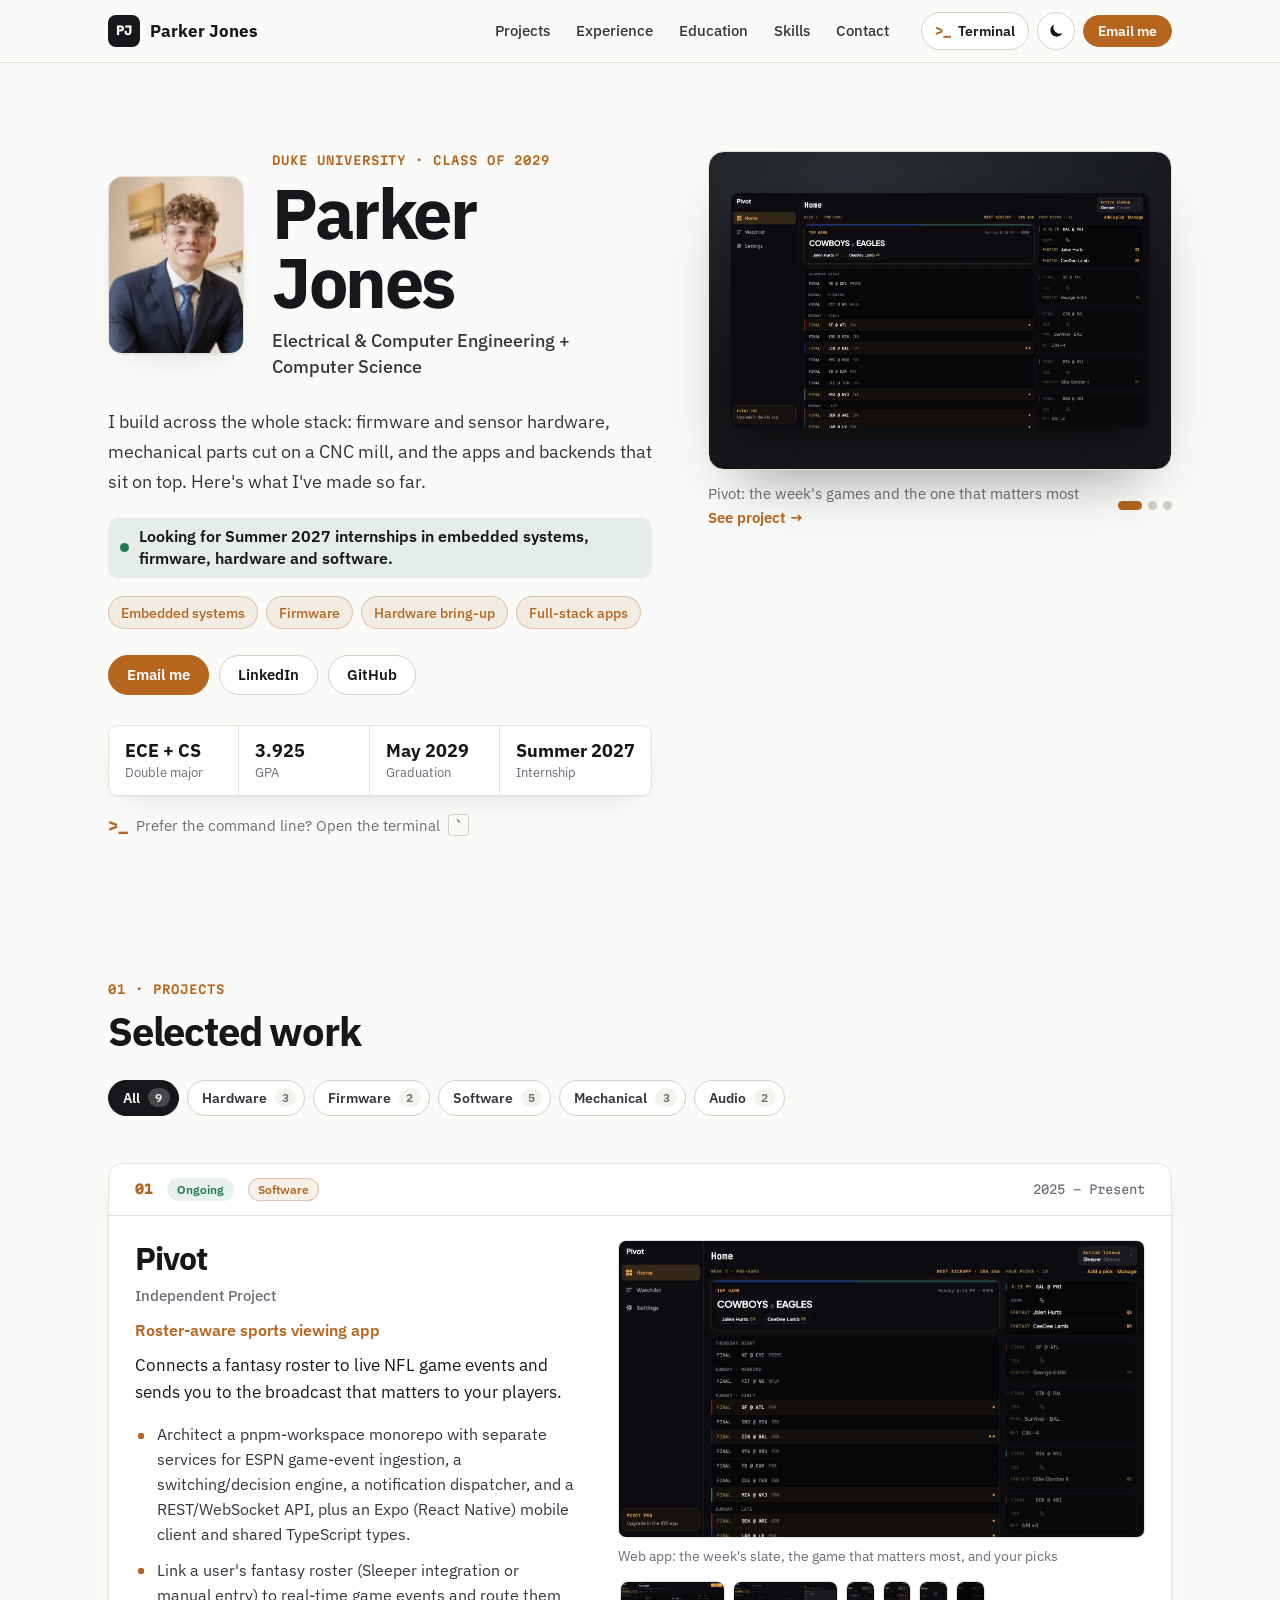
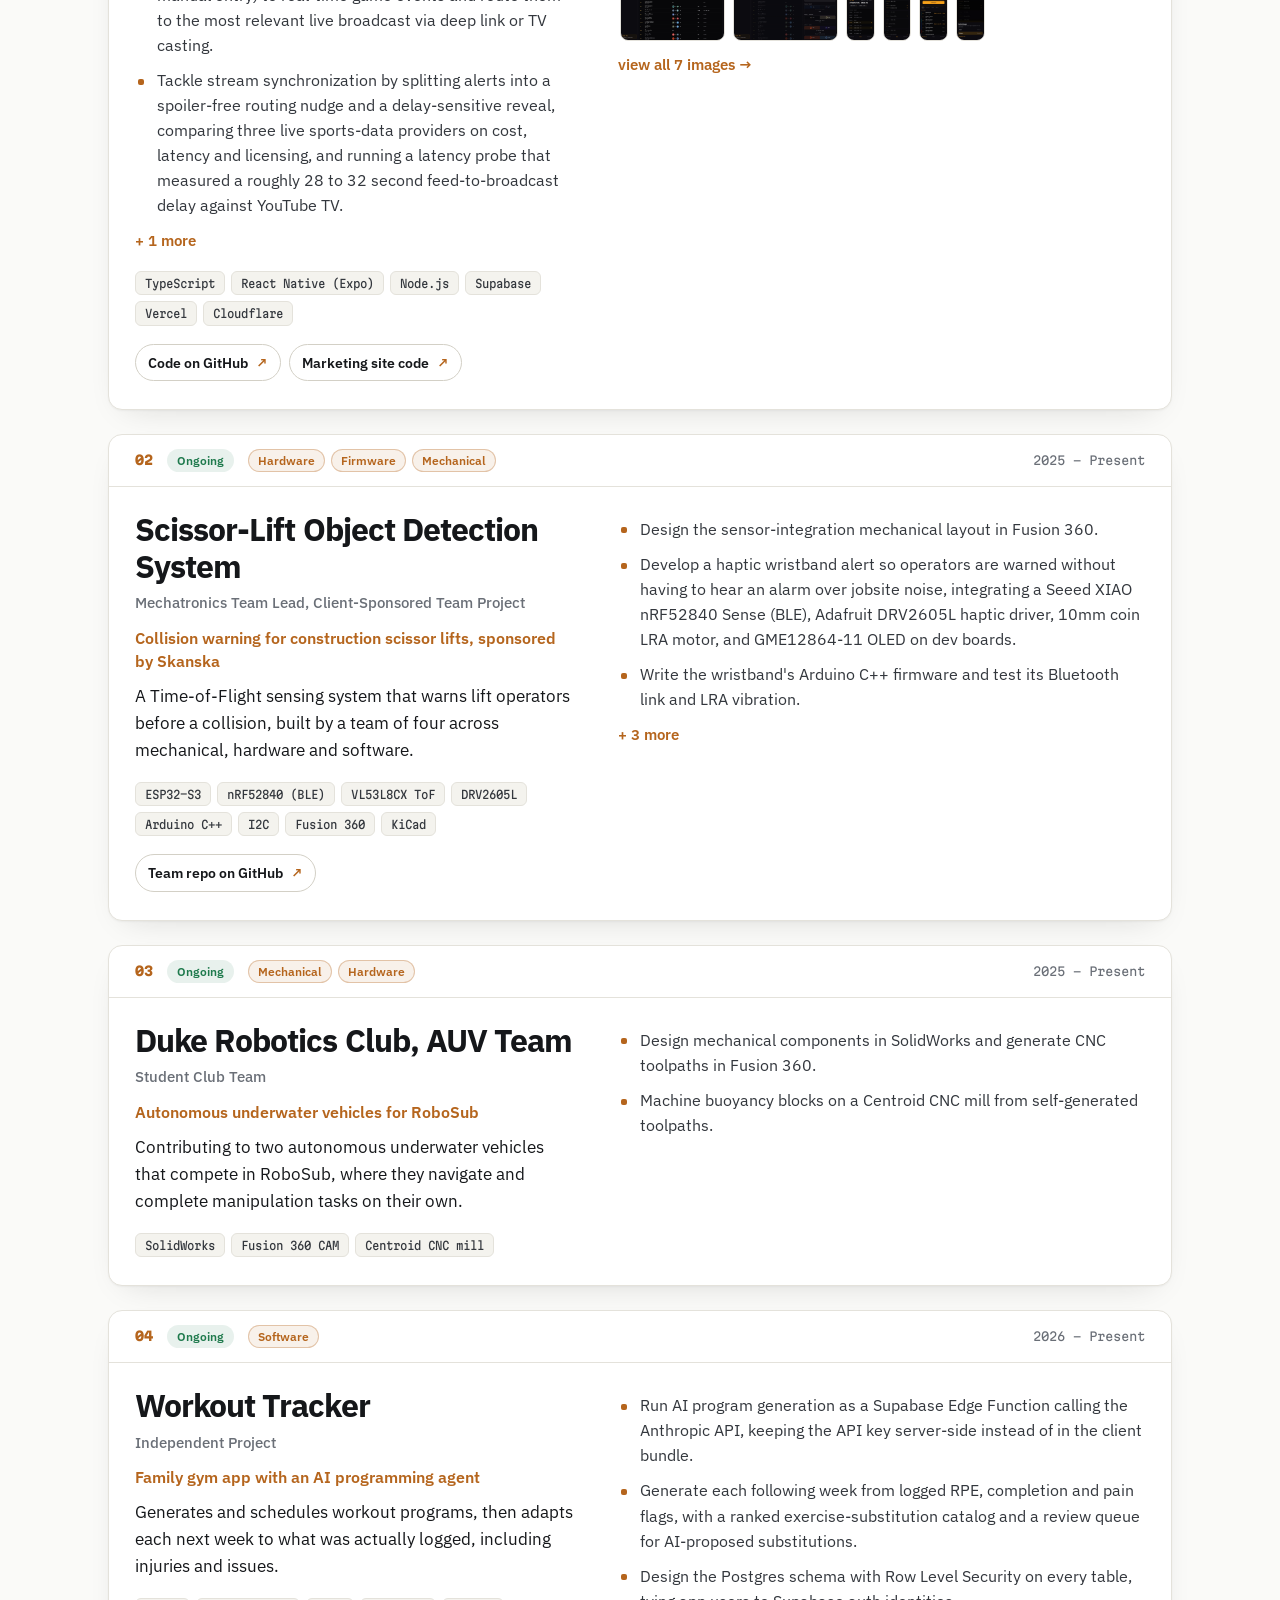
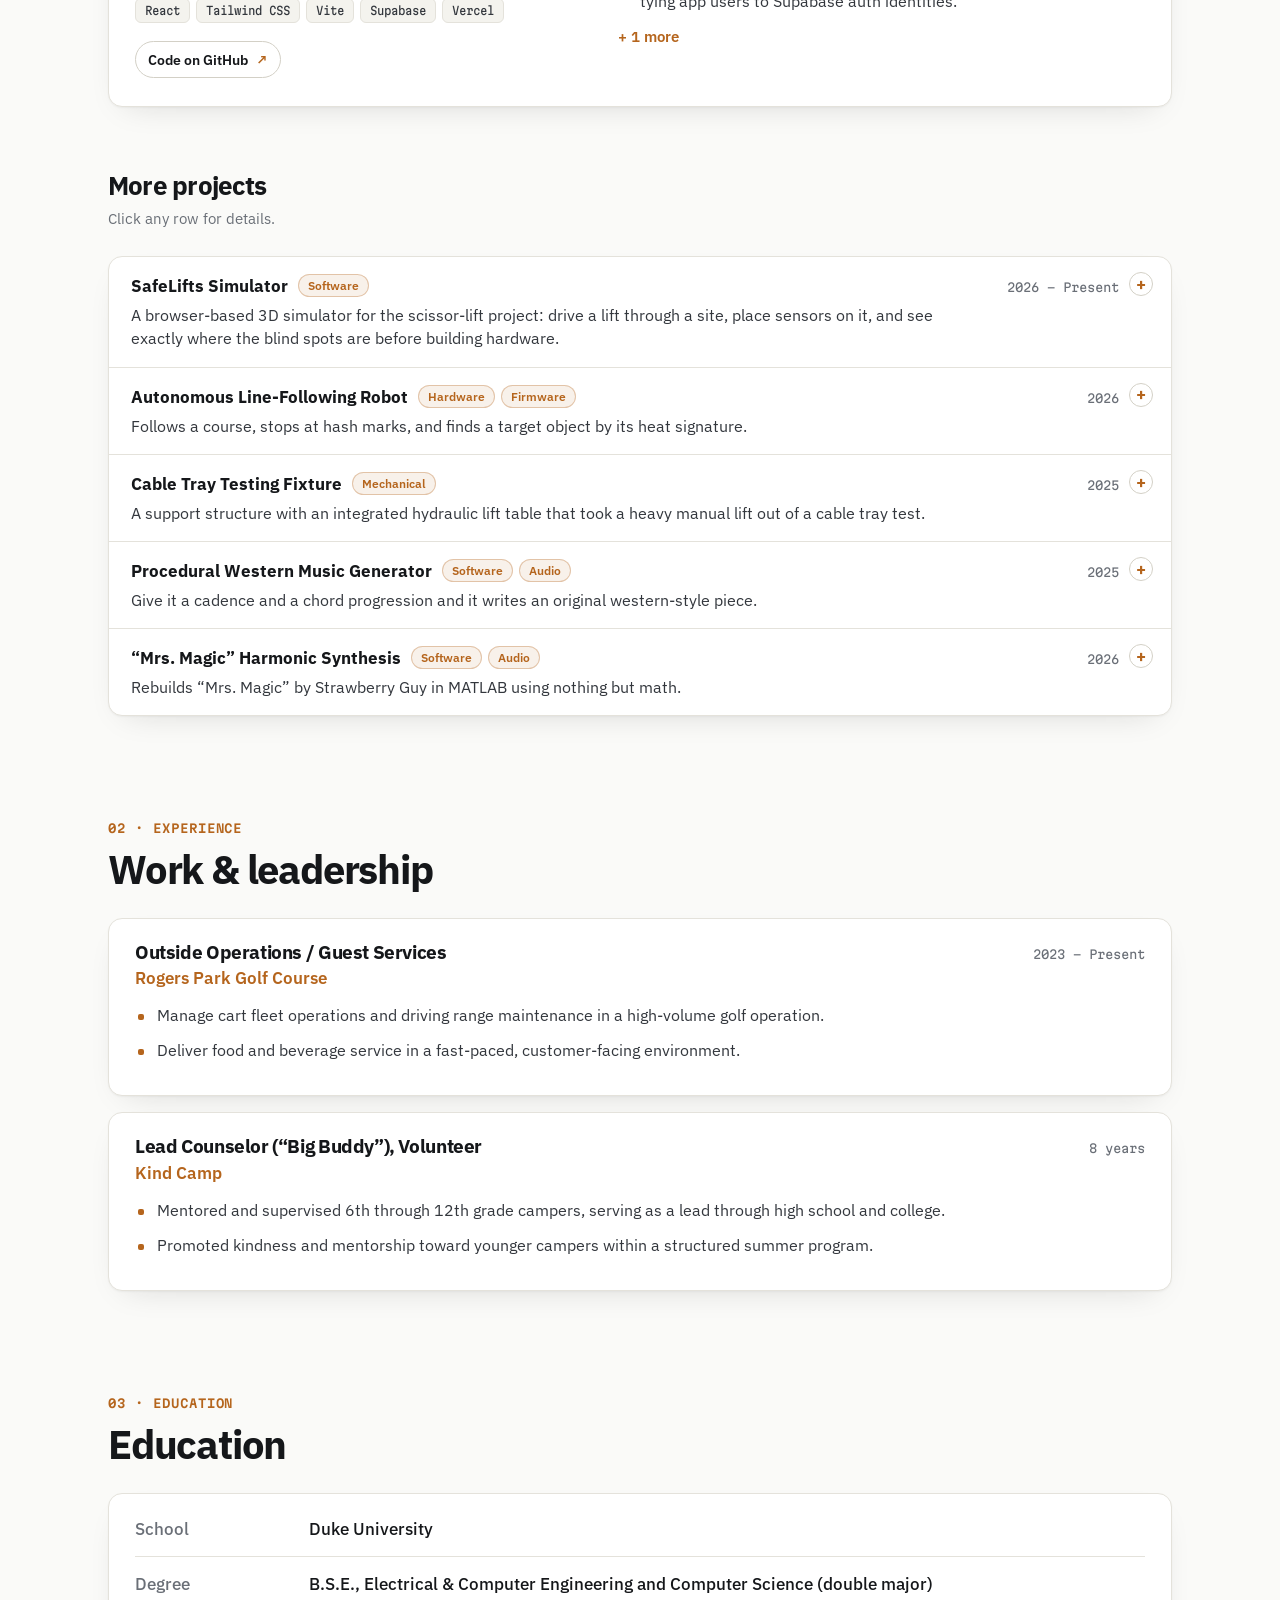
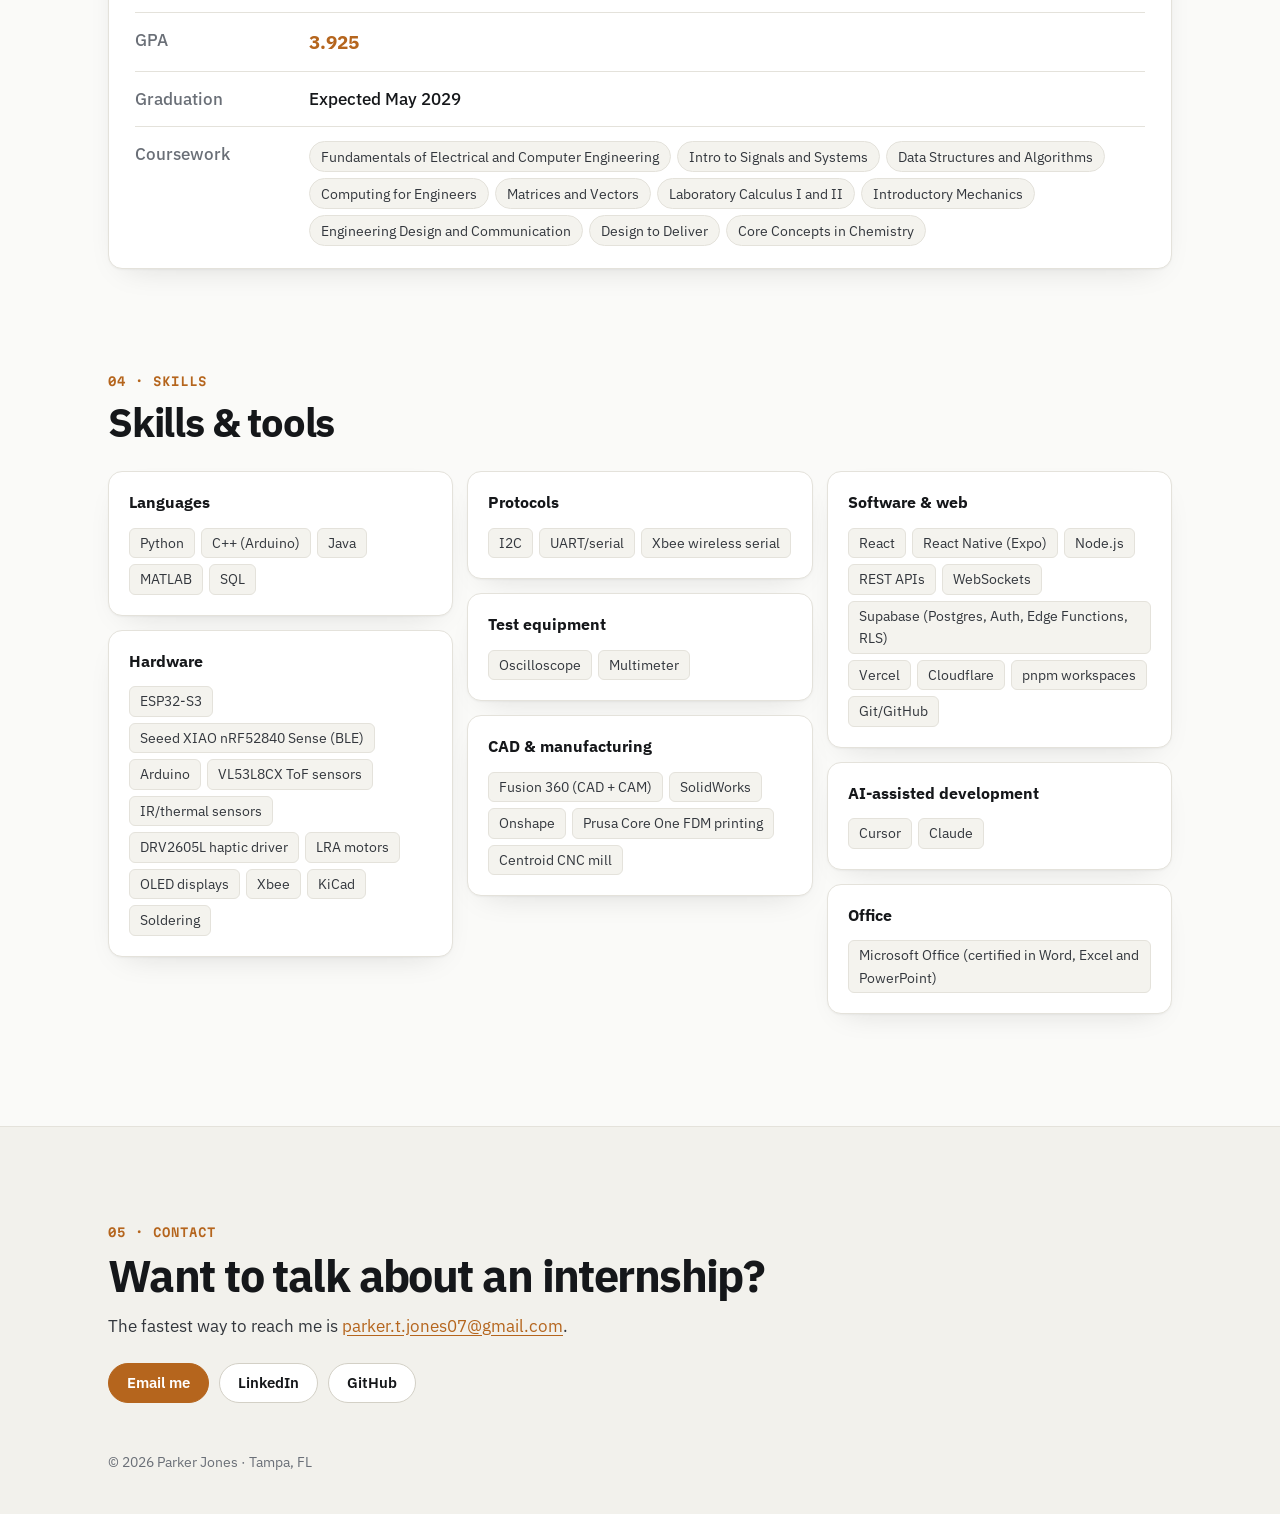
==== commit f3b66e73: "Move terminal into a pop-out panel; add hero project showcase - Terminal now opens from a ">_ Termin" ====
--- a/index.html
+++ b/index.html
@@ -41,6 +41,7 @@
         <a href="#contact">Contact</a>
       </nav>
       <div class="topbar-actions">
+        <button type="button" class="term-toggle" id="term-toggle" aria-controls="console" aria-expanded="false" title="Open terminal (press ` )"><span aria-hidden="true">&gt;_</span><span class="term-toggle-label">Terminal</span></button>
         <button type="button" class="theme-toggle" id="theme-toggle" aria-label="Switch to dark theme" title="Toggle light/dark">
           <svg class="icon-moon" viewBox="0 0 24 24" aria-hidden="true"><path fill="currentColor" d="M20.7 14.6A8.5 8.5 0 0 1 9.4 3.3a8.5 8.5 0 1 0 11.3 11.3z"/></svg>
           <svg class="icon-sun" viewBox="0 0 24 24" aria-hidden="true"><circle cx="12" cy="12" r="4.5" fill="currentColor"/><g stroke="currentColor" stroke-width="2" stroke-linecap="round"><path d="M12 2v2.5M12 19.5V22M2 12h2.5M19.5 12H22M4.9 4.9l1.8 1.8M17.3 17.3l1.8 1.8M4.9 19.1l1.8-1.8M17.3 6.7l1.8-1.8"/></g></svg>
@@ -69,25 +70,17 @@
         <ul class="focus" id="focus" aria-label="Focus areas"></ul>
         <div class="contact-row" id="contact-row"></div>
         <ul class="facts" id="facts" aria-label="At a glance"></ul>
+        <button type="button" class="term-hint" id="term-hint"><span class="term-hint-prompt" aria-hidden="true">&gt;_</span> Prefer the command line? Open the terminal <kbd>`</kbd></button>
       </div>
 
-      <!-- serial console: boot log + a working prompt -->
-      <div class="console" id="console" aria-label="Interactive terminal">
-        <div class="pane-bar">
-          <span class="dots" aria-hidden="true"><i></i><i></i><i></i></span>
-          <span>parker@duke: ~</span>
-          <span class="pane-hint">try <kbd>help</kbd></span>
-        </div>
-        <div class="console-body" id="console-body">
-          <ol class="boot" id="boot" aria-hidden="true"></ol>
-          <div class="console-out" id="console-out" aria-live="polite"></div>
-          <form class="prompt-line" id="prompt-form" autocomplete="off">
-            <label for="prompt" class="ps1">parker@duke:~$</label>
-            <input id="prompt" name="prompt" type="text" spellcheck="false" autocapitalize="off" autocorrect="off" aria-describedby="console-chips">
-          </form>
-        </div>
-        <div class="chips" id="console-chips" aria-label="Quick commands"></div>
-      </div>
+      <!-- rotating showcase of project images (set in content.js -> showcase) -->
+      <figure class="showcase" id="showcase" hidden>
+        <div class="showcase-frame" id="showcase-frame"></div>
+        <figcaption class="showcase-cap">
+          <span class="showcase-text" id="showcase-text"></span>
+          <span class="showcase-dots" id="showcase-dots" role="group" aria-label="Choose image"></span>
+        </figcaption>
+      </figure>
     </section>
 
     <section class="block" id="work" aria-labelledby="work-h">
@@ -145,6 +138,25 @@
     </div>
   </footer>
 
+<!-- serial console: boot log + a working prompt -->
+  <aside class="console" id="console" aria-label="Interactive terminal" hidden>
+    <div class="pane-bar">
+      <span class="dots" aria-hidden="true"><i></i><i></i><i></i></span>
+      <span>parker@duke: ~</span>
+      <span class="pane-hint">try <kbd>help</kbd></span>
+      <button type="button" class="term-close" id="term-close" aria-label="Close terminal">✕</button>
+    </div>
+    <div class="console-body" id="console-body">
+      <ol class="boot" id="boot" aria-hidden="true"></ol>
+      <div class="console-out" id="console-out" aria-live="polite"></div>
+      <form class="prompt-line" id="prompt-form" autocomplete="off">
+        <label for="prompt" class="ps1">parker@duke:~$</label>
+        <input id="prompt" name="prompt" type="text" spellcheck="false" autocapitalize="off" autocorrect="off" aria-describedby="console-chips">
+      </form>
+    </div>
+    <div class="chips" id="console-chips" aria-label="Quick commands"></div>
+  </aside>
+
   <a class="to-top" id="to-top" href="#top" aria-label="Back to top">↑ Top</a>
 
   <script src="content.js"></script>
--- a/styles.css
+++ b/styles.css
@@ -193,27 +193,76 @@
   .fact { flex-basis: 34%; border-bottom: 1px solid var(--line); }
 }
 
-/* ---------- Console (always dark) ---------- */
+/* ---------- Hero showcase ---------- */
+.showcase { margin: 0; position: sticky; top: 92px; }
+.showcase-frame {
+  position: relative; aspect-ratio: 16 / 11; overflow: hidden; border-radius: 16px;
+  background: radial-gradient(120% 90% at 30% 10%, #2a2d33 0%, #15171a 70%);
+  border: 1px solid var(--line); box-shadow: 0 30px 60px -32px rgba(10, 12, 16, 0.5);
+}
+.slide {
+  position: absolute; inset: 0; display: grid; place-items: center; padding: 22px; margin: 0;
+  border: 0; background: none; cursor: pointer; opacity: 0; transform: scale(1.015);
+  transition: opacity .7s ease, transform 1.2s ease; pointer-events: none;
+}
+.slide.on { opacity: 1; transform: none; pointer-events: auto; }
+.slide { grid-template: minmax(0, 100%) / minmax(0, 100%); }
+.slide img { max-width: 100%; max-height: 100%; min-width: 0; min-height: 0; width: auto; height: auto; object-fit: contain; border-radius: 8px; box-shadow: 0 14px 40px -12px rgba(0, 0, 0, 0.7); }
+.slide.is-phone img { border-radius: 22px; }
+.slide:focus-visible { outline-offset: -4px; }
+.showcase-cap { display: flex; align-items: center; justify-content: space-between; gap: 16px; margin-top: 12px; font-size: 0.93rem; color: var(--dim); min-height: 1.6em; }
+.showcase-link { font-weight: 600; white-space: nowrap; text-decoration: none; }
+.showcase-link:hover { text-decoration: underline; }
+.showcase-dots { display: flex; gap: 6px; flex: none; }
+.dot { width: 9px; height: 9px; padding: 0; border-radius: 999px; border: 0; background: var(--line-2); cursor: pointer; transition: width .3s, background .3s; }
+.dot[aria-current="true"] { width: 24px; background: var(--accent); }
+@media (prefers-reduced-motion: reduce) { .slide { transition: none; } }
+
+.term-hint {
+  display: inline-flex; align-items: center; gap: 8px; margin-top: 18px; padding: 0; border: 0; background: none; cursor: pointer;
+  font: inherit; font-size: 0.92rem; color: var(--dim);
+}
+.term-hint:hover { color: var(--accent); }
+.term-hint-prompt { font-family: var(--mono); font-weight: 800; color: var(--accent); }
+.term-hint kbd { color: var(--dim); border-color: var(--line-2); }
+
+/* ---------- Terminal button + pop-out (the console is always dark) ---------- */
+.term-toggle {
+  display: inline-flex; align-items: center; gap: 7px; height: 38px; padding: 0 13px; cursor: pointer;
+  border: 1px solid var(--line-2); border-radius: 999px; background: var(--card); color: var(--ink);
+  font: inherit; font-size: 14px; font-weight: 600; transition: border-color .15s, color .15s, background .15s;
+}
+.term-toggle > span:first-child { font-family: var(--mono); font-weight: 800; font-size: 12px; color: var(--accent); }
+.term-toggle:hover, .term-toggle[aria-expanded="true"] { border-color: var(--accent); color: var(--accent); }
+.term-toggle[aria-expanded="true"] { background: var(--accent-soft); }
+@media (max-width: 760px) { .term-toggle-label { display: none; } .term-toggle { padding: 0 11px; } }
+
 .console {
-  position: sticky; top: 86px; overflow: hidden;
-  background: var(--term-bg); color: var(--term-text); border: 1px solid #23262b; border-radius: 12px;
+  position: fixed; right: 20px; bottom: 20px; z-index: 30; width: min(560px, calc(100vw - 40px)); overflow: hidden;
+  background: var(--term-bg); color: var(--term-text); border: 1px solid #2a2e34; border-radius: 12px;
   font-family: var(--mono); font-variation-settings: "wdth" 87.5;
-  box-shadow: 0 30px 60px -30px rgba(10, 12, 16, 0.55), 0 0 0 1px rgba(0, 0, 0, 0.04);
-}
+  box-shadow: 0 40px 80px -24px rgba(5, 6, 8, 0.6), 0 0 0 1px rgba(0, 0, 0, 0.06);
+  opacity: 0; transform: translateY(16px) scale(0.98); transform-origin: 100% 100%;
+  transition: opacity .2s ease, transform .2s ease;
+}
+.console.open { opacity: 1; transform: none; }
+@media (prefers-reduced-motion: reduce) { .console { transition: none; } }
 .console a { color: var(--term-gold); }
 .console a:hover { color: #fff; }
 .console .dim { color: var(--term-dim); }
 .console .ok { color: var(--term-ok); }
 .pane-bar {
-  display: flex; align-items: center; gap: 12px; padding: 10px 14px; font-size: 12px;
+  display: flex; align-items: center; gap: 12px; padding: 10px 10px 10px 14px; font-size: 12px;
   background: var(--term-bar); border-bottom: 1px solid var(--term-line); color: var(--term-dim);
 }
 .pane-bar .pane-hint { margin-left: auto; }
+.term-close { width: 26px; height: 26px; padding: 0; border: 1px solid var(--term-line); border-radius: 6px; background: transparent; color: var(--term-text); cursor: pointer; font-size: 12px; }
+.term-close:hover { border-color: var(--term-gold); color: var(--term-gold); }
 .dots { display: inline-flex; gap: 6px; }
 .dots i { width: 11px; height: 11px; border-radius: 50%; background: #ff5f57; }
 .dots i:nth-child(2) { background: #febc2e; }
 .dots i:nth-child(3) { background: #28c840; }
-.console-body { padding: 14px 16px 10px; height: 330px; overflow-y: auto; font-size: 13px; line-height: 1.6; cursor: text; }
+.console-body { padding: 14px 16px 10px; height: min(340px, 50vh); overflow-y: auto; font-size: 13px; line-height: 1.6; cursor: text; }
 .boot { list-style: none; margin: 0; padding: 0; }
 .boot li { white-space: pre-wrap; animation: line-in 0.01s both; animation-delay: calc(var(--i) * 110ms + 150ms); }
 @keyframes line-in { from { opacity: 0; } to { opacity: 1; } }
@@ -224,8 +273,9 @@
 .prompt-line { display: flex; gap: 8px; align-items: baseline; margin-top: 4px; }
 .prompt-line input {
   flex: 1; min-width: 0; border: 0; outline: 0; background: transparent;
-  font: inherit; color: #fff; caret-color: var(--term-gold); padding: 0;
-}
+  font: inherit; font-size: 16px; color: #fff; caret-color: var(--term-gold); padding: 0;
+}
+@media (min-width: 761px) { .prompt-line input { font-size: inherit; } }
 .prompt-line:focus-within { outline: 1px dashed var(--term-line); outline-offset: 4px; }
 .chips { display: flex; flex-wrap: wrap; gap: 6px; padding: 10px 14px 12px; border-top: 1px solid var(--term-line); }
 .chip {
@@ -234,11 +284,15 @@
   transition: border-color .15s, color .15s;
 }
 .chip:hover { border-color: var(--term-gold); color: var(--term-gold); }
+@media (max-width: 760px) {
+  .console { right: 0; left: 0; bottom: 0; width: 100%; border-radius: 16px 16px 0 0; border-bottom: 0; transform: translateY(100%); }
+  .console.open { transform: none; }
+  .console-body { height: 46vh; }
+}
 
 @media (max-width: 960px) {
   .hero { grid-template-columns: minmax(0, 1fr); }
-  .console { position: static; }
-  .console-body { height: 260px; }
+  .showcase { position: static; }
 }
 
 /* ---------- Sections ---------- */
@@ -467,6 +521,7 @@
 
 @media print {
   .reveal { opacity: 1 !important; transform: none !important; }
-  .topbar, .console, .to-top, .filters, .theme-toggle { display: none; }
+  .topbar, .console, .to-top, .filters, .theme-toggle, .showcase-dots, .term-hint { display: none; }
   body { background: #fff; }
 }
+@media (max-width: 760px) { .term-hint { text-align: left; } .term-hint kbd { display: none; } }
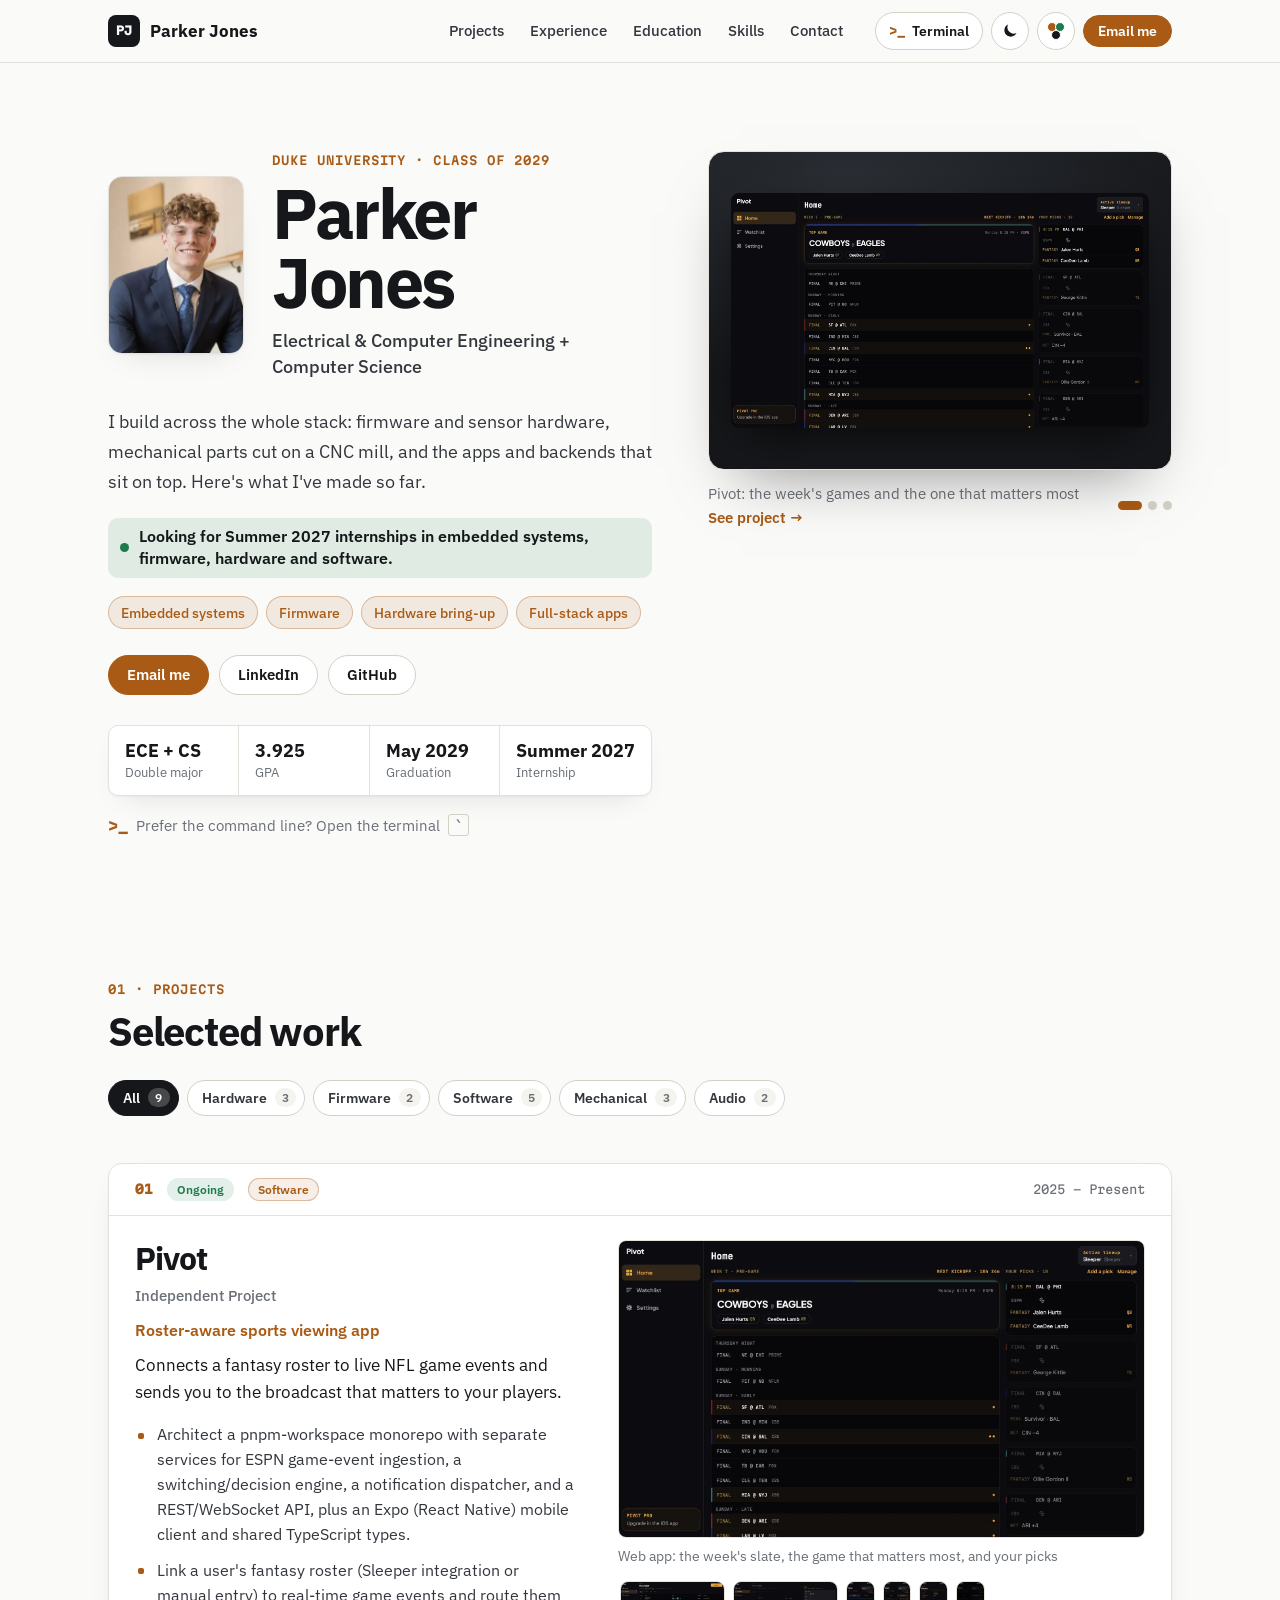
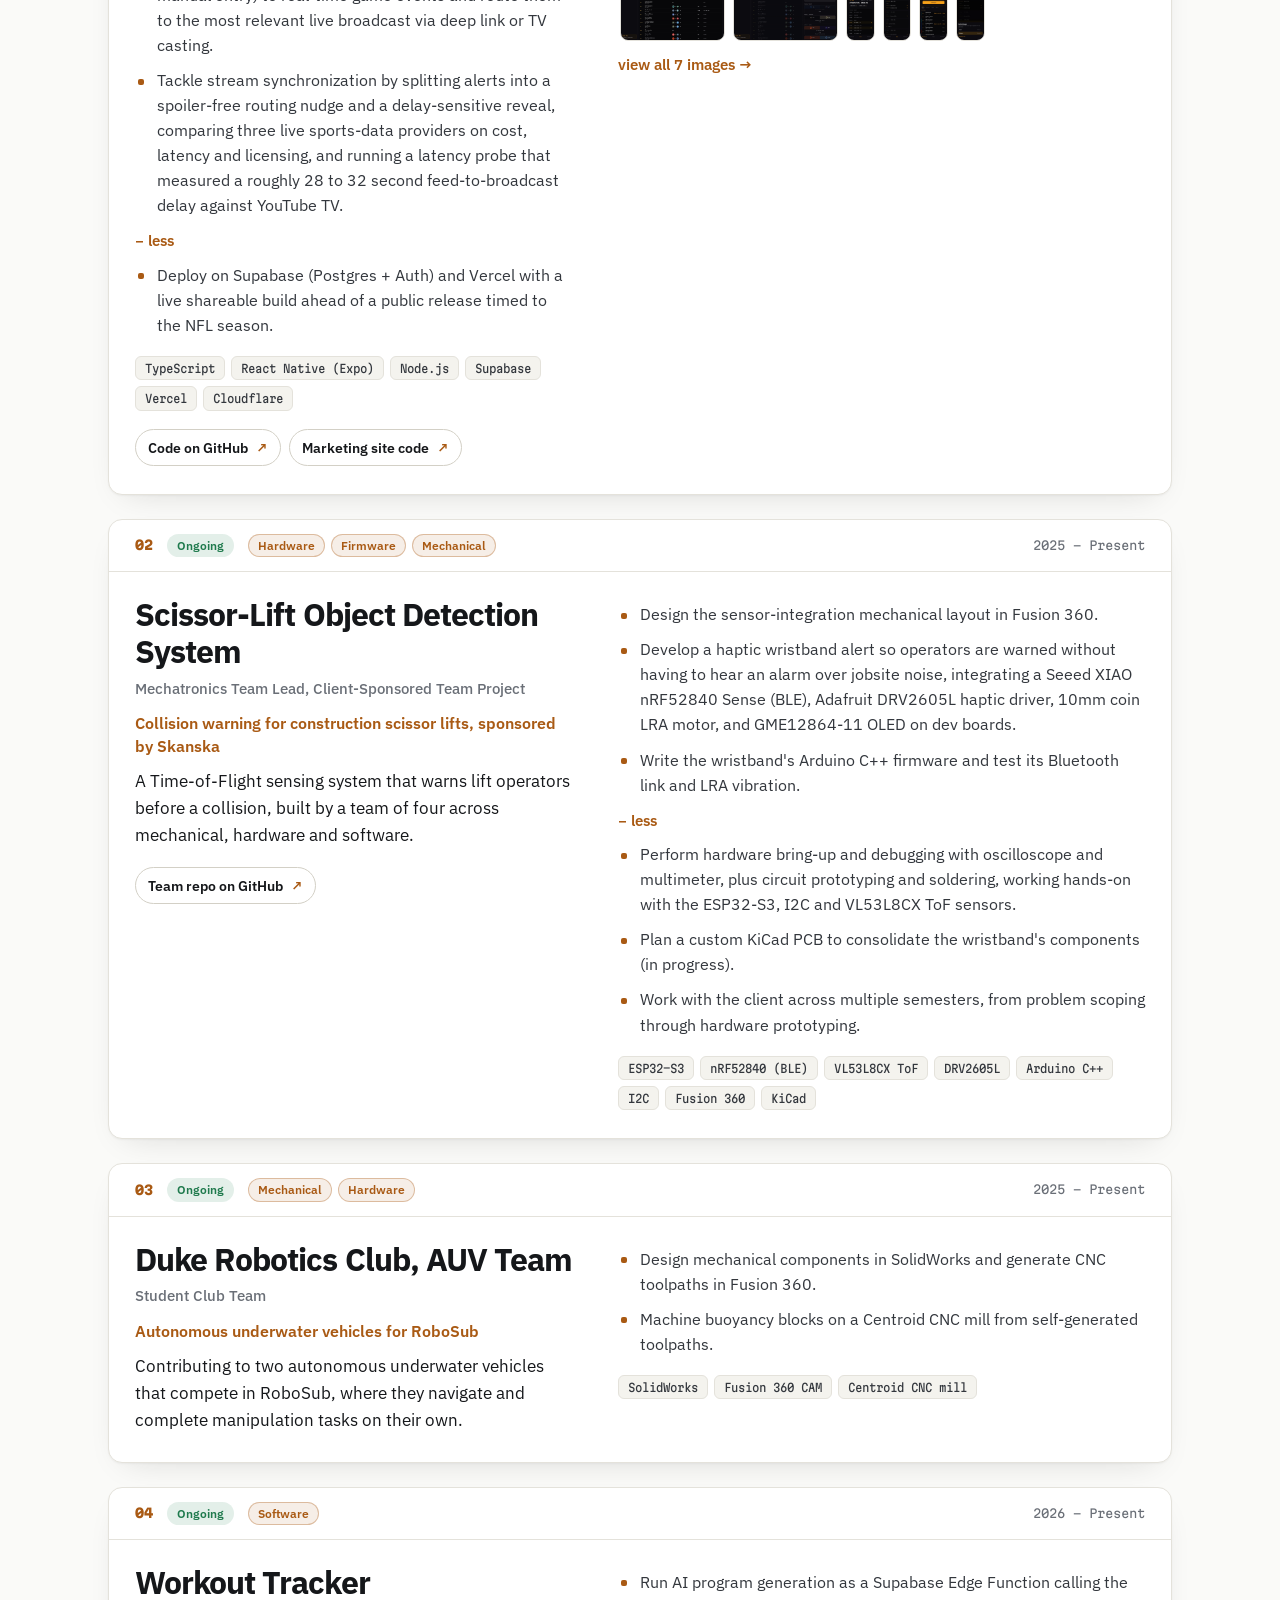
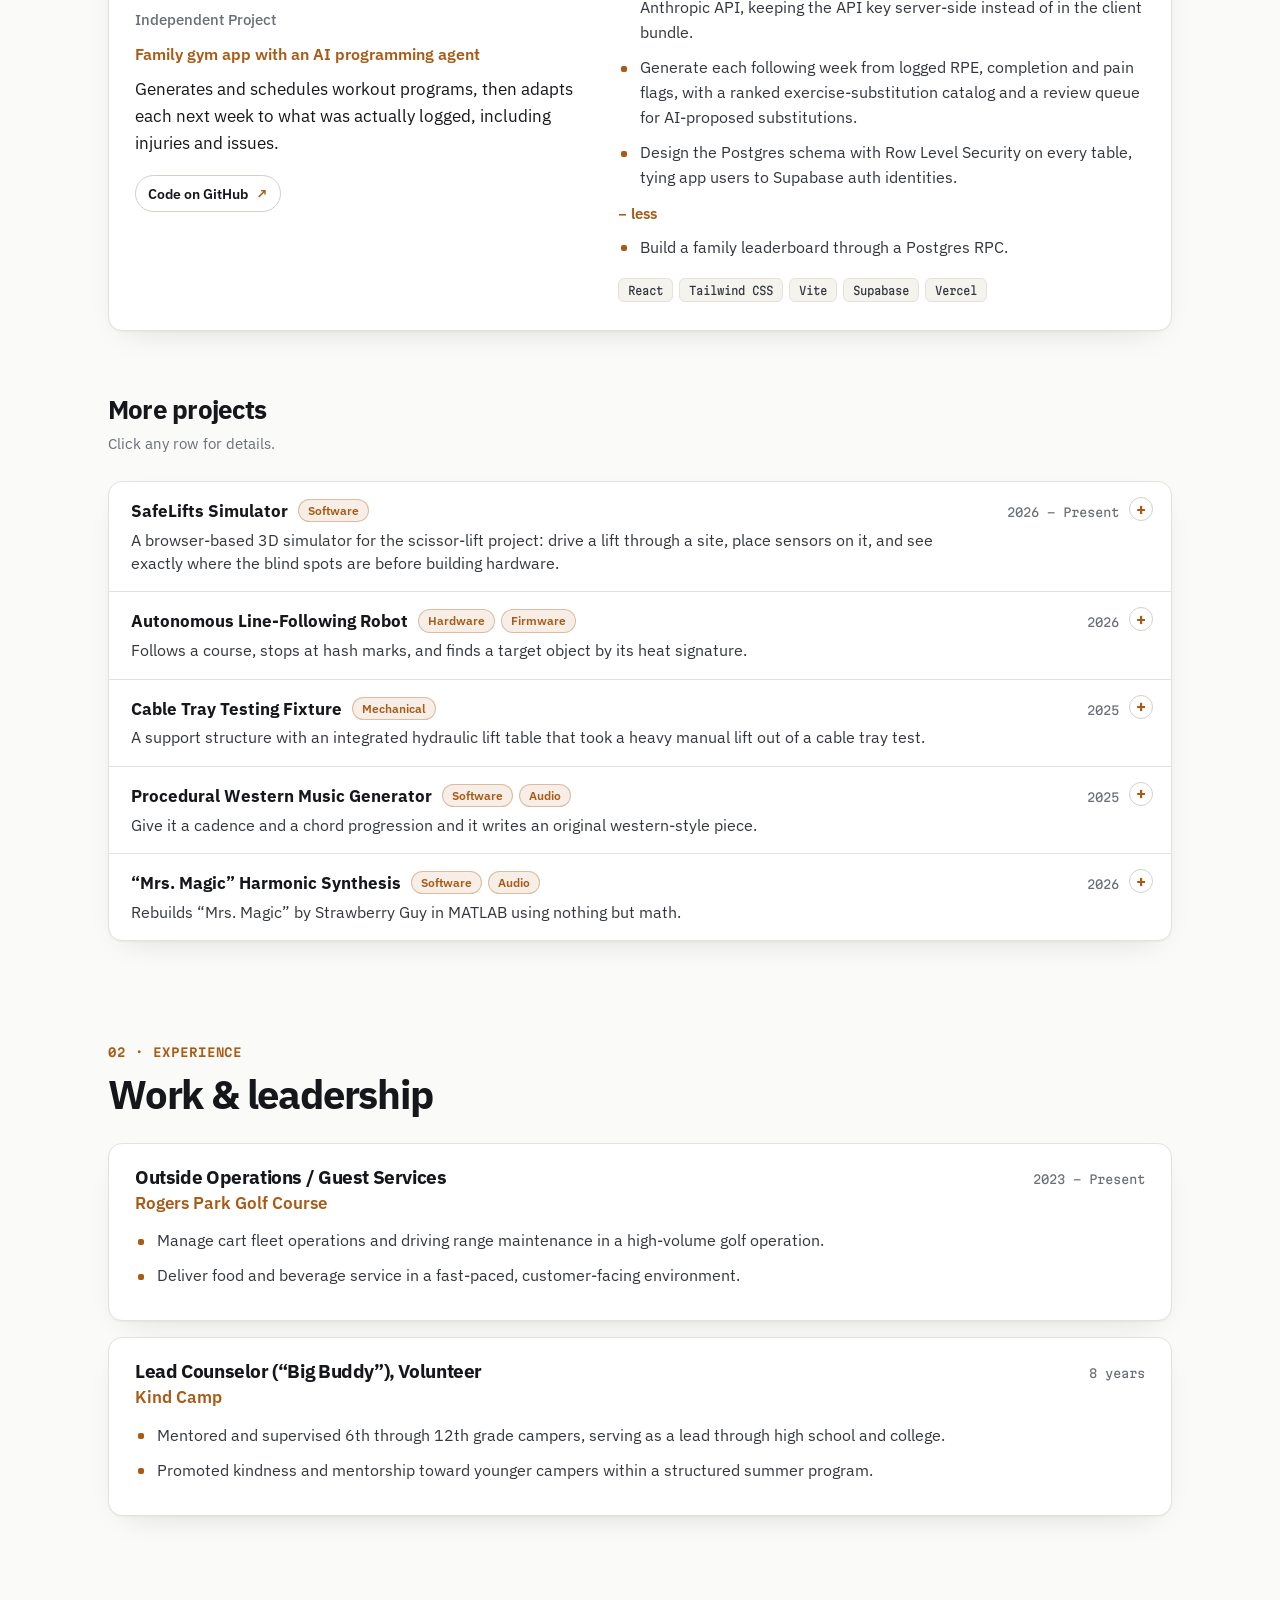
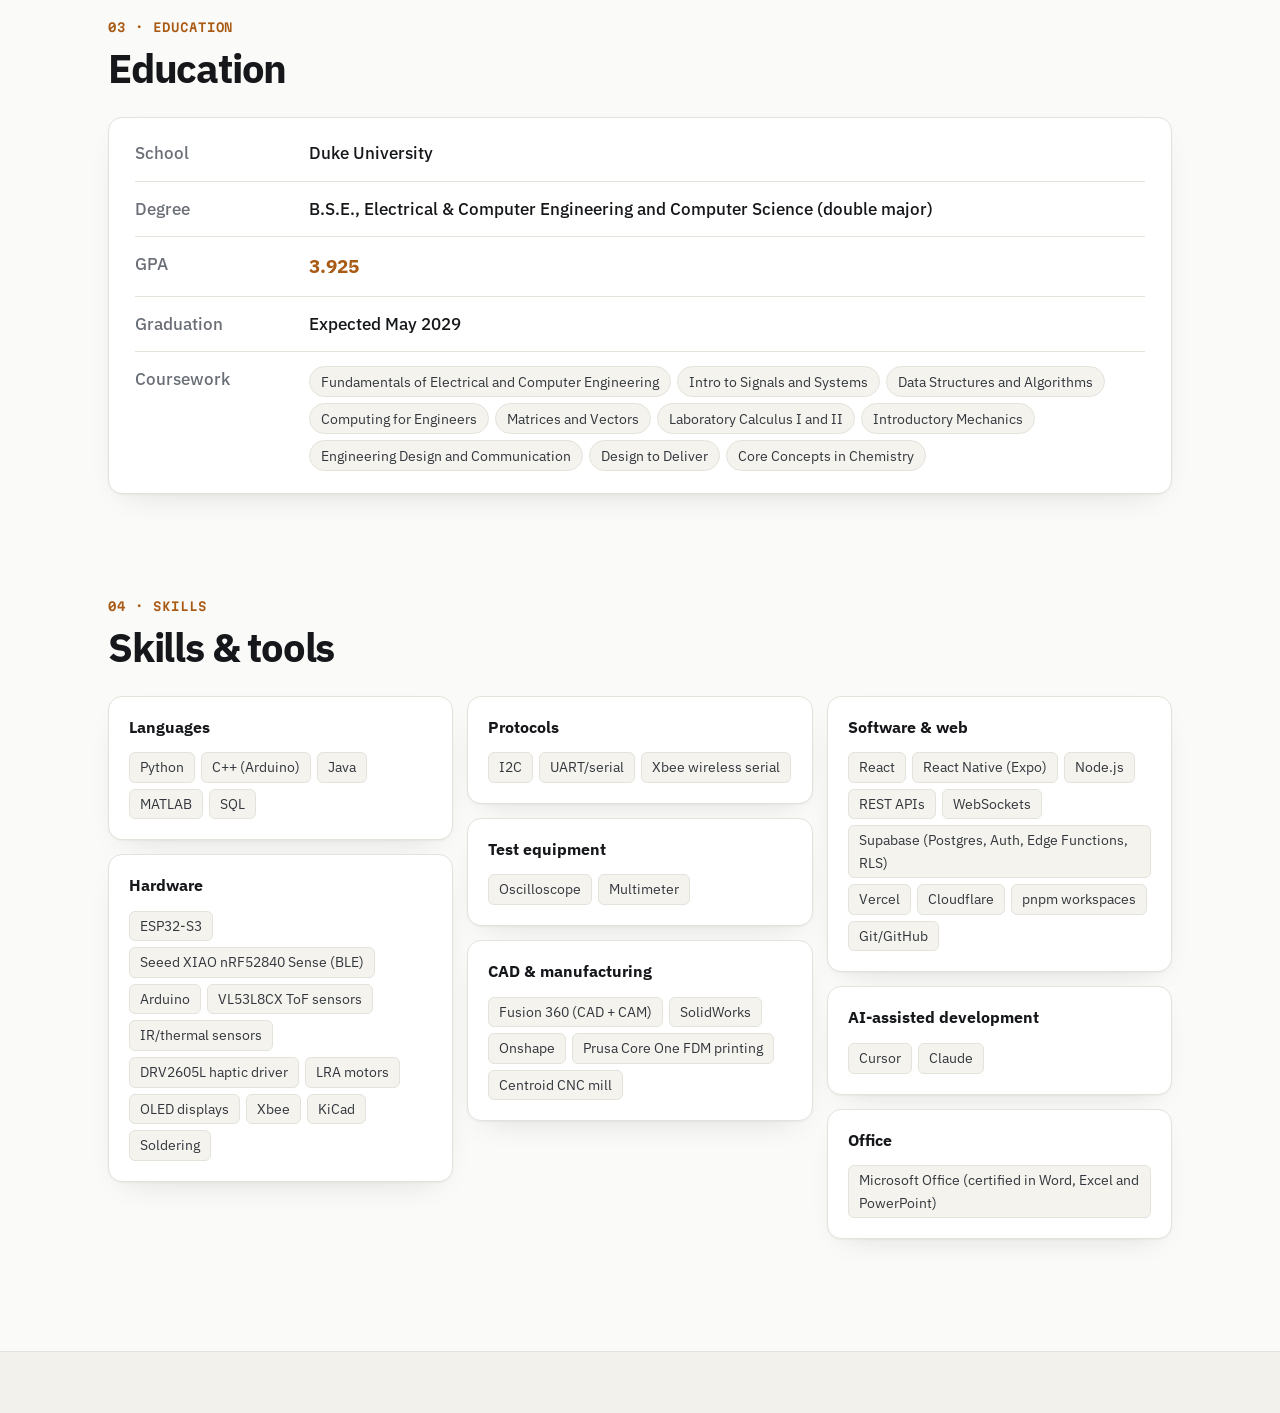
==== commit 9a5370bd: "Color palettes, swipeable photos, phone dropdowns - Palette picker in the top bar with 5 light and 8" ====
--- a/index.html
+++ b/index.html
@@ -16,10 +16,8 @@
   <meta property="og:image:height" content="630">
   <meta name="twitter:card" content="summary_large_image">
 
-  <!-- apply the saved light/dark choice before anything paints -->
-  <script>
-    try { var t = localStorage.getItem("theme"); if (t === "dark" || t === "light") document.documentElement.dataset.theme = t; } catch (e) {}
-  </script>
+  <!-- color palettes; applies the saved one before anything paints -->
+  <script src="themes.js"></script>
 
   <link rel="icon" href="favicon.svg" type="image/svg+xml">
   <link rel="preconnect" href="https://fonts.googleapis.com">
@@ -46,6 +44,12 @@
           <svg class="icon-moon" viewBox="0 0 24 24" aria-hidden="true"><path fill="currentColor" d="M20.7 14.6A8.5 8.5 0 0 1 9.4 3.3a8.5 8.5 0 1 0 11.3 11.3z"/></svg>
           <svg class="icon-sun" viewBox="0 0 24 24" aria-hidden="true"><circle cx="12" cy="12" r="4.5" fill="currentColor"/><g stroke="currentColor" stroke-width="2" stroke-linecap="round"><path d="M12 2v2.5M12 19.5V22M2 12h2.5M19.5 12H22M4.9 4.9l1.8 1.8M17.3 17.3l1.8 1.8M4.9 19.1l1.8-1.8M17.3 6.7l1.8-1.8"/></g></svg>
         </button>
+        <div class="palette-wrap">
+          <button type="button" class="palette-toggle" id="palette-toggle" aria-haspopup="true" aria-expanded="false" aria-controls="palette-menu" title="Color palette">
+            <span class="palette-swatch" aria-hidden="true"><i></i><i></i><i></i></span><span class="visually-hidden">Color palette</span>
+          </button>
+          <div class="palette-menu" id="palette-menu" role="dialog" aria-label="Color palette" hidden></div>
+        </div>
         <span id="topbar-cta"></span>
       </div>
     </div>
--- a/styles.css
+++ b/styles.css
@@ -12,12 +12,12 @@
   --ink: #15171a;          /* headings */
   --text: #33373d;         /* body */
   --dim: #6a6f77;          /* secondary */
-  --accent: #b5651d;       /* amber, darkened for contrast on white */
+  --accent: #a95a14;       /* amber, darkened for contrast on white */
   --accent-ink: #ffffff;
-  --accent-soft: rgba(181, 101, 29, 0.09);
-  --accent-line: rgba(181, 101, 29, 0.32);
   --ok: #1f7a4d;
-  --ok-soft: rgba(31, 122, 77, 0.1);
+  --accent-soft: color-mix(in srgb, var(--accent) 10%, transparent);
+  --accent-line: color-mix(in srgb, var(--accent) 34%, transparent);
+  --ok-soft: color-mix(in srgb, var(--ok) 12%, transparent);
   --chip: #f4f3ee;
   --shadow: 0 1px 2px rgba(20, 20, 20, 0.04), 0 12px 32px -18px rgba(20, 20, 20, 0.18);
   --shadow-lift: 0 2px 4px rgba(20, 20, 20, 0.05), 0 22px 44px -20px rgba(20, 20, 20, 0.28);
@@ -49,13 +49,10 @@
   --dim: #9096a0;
   --accent: #e7b75f;
   --accent-ink: #111214;
-  --accent-soft: rgba(231, 183, 95, 0.08);
-  --accent-line: rgba(231, 183, 95, 0.3);
   --ok: #9fd3a8;
-  --ok-soft: rgba(159, 211, 168, 0.1);
   --chip: #1d2024;
   --shadow: 0 0 0 1px rgba(0, 0, 0, 0.25), 0 18px 40px -24px rgba(0, 0, 0, 0.8);
-  --shadow-lift: 0 0 0 1px rgba(231, 183, 95, 0.12), 0 24px 48px -24px rgba(0, 0, 0, 0.9);
+  --shadow-lift: 0 0 0 1px color-mix(in srgb, var(--accent) 14%, transparent), 0 24px 48px -24px rgba(0, 0, 0, 0.9);
   color-scheme: dark;
 }
 
@@ -69,7 +66,7 @@
   transition: background-color .3s, color .3s;
 }
 :root[data-theme="dark"] body {
-  background: radial-gradient(circle at 1px 1px, rgba(231, 183, 95, 0.05) 1px, transparent 1.6px) 0 0 / 28px 28px, var(--bg);
+  background: radial-gradient(circle at 1px 1px, color-mix(in srgb, var(--accent) 7%, transparent) 1px, transparent 1.6px) 0 0 / 28px 28px, var(--bg);
 }
 a { color: var(--accent); text-underline-offset: 3px; }
 a:hover { color: var(--ink); }
@@ -525,3 +522,98 @@
   body { background: #fff; }
 }
 @media (max-width: 760px) { .term-hint { text-align: left; } .term-hint kbd { display: none; } }
+
+/* ---------- Palette picker ---------- */
+.palette-wrap { position: relative; }
+.palette-toggle {
+  display: grid; place-items: center; width: 38px; height: 38px; padding: 0; cursor: pointer;
+  border: 1px solid var(--line-2); border-radius: 999px; background: var(--card); transition: border-color .15s, transform .3s;
+}
+.palette-toggle:hover, .palette-toggle[aria-expanded="true"] { border-color: var(--accent); transform: rotate(20deg); }
+.palette-swatch { position: relative; width: 18px; height: 18px; }
+.palette-swatch i { position: absolute; width: 10px; height: 10px; border-radius: 50%; border: 1.5px solid var(--card); }
+.palette-swatch i:nth-child(1) { left: 0; top: 0; background: var(--accent); }
+.palette-swatch i:nth-child(2) { right: 0; top: 0; background: var(--ok); }
+.palette-swatch i:nth-child(3) { left: 4px; bottom: 0; background: var(--ink); }
+.palette-menu {
+  position: absolute; right: 0; top: calc(100% + 10px); z-index: 40; width: 340px; max-width: calc(100vw - 24px);
+  max-height: calc(100vh - 90px); overflow-y: auto; padding: 8px 12px 12px;
+  background: var(--card); border: 1px solid var(--line-2); border-radius: 14px;
+  box-shadow: 0 24px 60px -20px rgba(0, 0, 0, 0.35), 0 0 0 1px rgba(0, 0, 0, 0.03);
+  animation: pal-in .16s ease;
+}
+@keyframes pal-in { from { opacity: 0; transform: translateY(-6px); } to { opacity: 1; transform: none; } }
+@media (prefers-reduced-motion: reduce) { .palette-menu { animation: none; } }
+.pal-group { margin: 8px 4px 6px; font-family: var(--mono); font-size: 11px; font-weight: 700; letter-spacing: 0.08em; text-transform: uppercase; color: var(--dim); }
+.pal-grid { display: grid; grid-template-columns: 1fr 1fr; gap: 4px; }
+.pal-item {
+  display: flex; align-items: center; gap: 9px; padding: 7px 8px; border: 1px solid transparent; border-radius: 9px;
+  background: none; cursor: pointer; font: inherit; font-size: 13.5px; font-weight: 500; color: var(--text); text-align: left;
+}
+.pal-item:hover { background: var(--chip); color: var(--ink); }
+.pal-item[aria-pressed="true"] { border-color: var(--accent); background: var(--accent-soft); color: var(--ink); font-weight: 600; }
+.sw { flex: none; display: inline-flex; gap: 3px; align-items: center; padding: 4px 5px; border-radius: 6px; border: 1px solid; }
+.sw i { width: 8px; height: 8px; border-radius: 50%; }
+/* smooth palette changes (keeps the scroll-reveal fade) */
+body, .topbar, .pane.feat, .log-entry, .edu-card, .yaml-row, .listing, .fact, .btn, .filter, .footer {
+  transition-property: background-color, border-color, color, box-shadow, transform, opacity; transition-duration: .3s, .3s, .3s, .3s, .6s, .6s;
+}
+@media (max-width: 760px) {
+  .palette-wrap { position: static; }
+  .palette-menu { left: 12px; right: 12px; width: auto; top: calc(100% + 6px); }
+}
+
+/* ---------- Swipeable photos on phones ---------- */
+.swipe { display: none; }
+.showcase-frame { touch-action: pan-y; user-select: none; -webkit-user-select: none; }
+.slide img { -webkit-user-drag: none; user-select: none; }
+@media (max-width: 760px) {
+  .feat-media .lead, .feat-media .thumbs, .feat-media .view-all { display: none; }
+  .swipe { display: block; }
+  .swipe-track {
+    position: relative; display: flex; gap: 10px; overflow-x: auto; scroll-snap-type: x mandatory;
+    margin-inline: -18px; padding: 2px 18px 6px; scroll-padding-inline: 18px; scrollbar-width: none; overscroll-behavior-x: contain;
+  }
+  .swipe-track::-webkit-scrollbar { display: none; }
+  .swipe-img { flex: 0 0 86%; scroll-snap-align: start; display: grid; place-items: center; height: 240px; background: #15171a; }
+  .swipe-img img { width: auto; height: auto; max-width: 100%; max-height: 100%; object-fit: contain; }
+  .swipe-img.is-phone { flex-basis: 42%; height: 300px; border-radius: 18px; }
+  .swipe-img.is-phone img { height: 100%; }
+  .swipe-meta { margin: 8px 0 0; font-size: 0.85rem; font-family: var(--mono); color: var(--ink); }
+}
+
+/* ---------- Phone-only dropdowns ---------- */
+.m-collapse > summary { display: none; }
+.m-collapse > summary .close-label, .m-collapse[open] > summary .open-label { display: none; }
+.m-collapse[open] > summary .close-label { display: inline; }
+@media (max-width: 760px) {
+  .m-collapse > summary {
+    display: flex; align-items: center; justify-content: space-between; gap: 10px; list-style: none; cursor: pointer;
+    padding: 10px 14px; border: 1px solid var(--line-2); border-radius: 10px; background: var(--chip);
+    color: var(--ink); font-weight: 600; font-size: 0.93rem;
+  }
+  .m-collapse > summary::-webkit-details-marker { display: none; }
+  .m-collapse > summary::after { content: "▾"; color: var(--accent); transition: transform .2s; }
+  .m-collapse[open] > summary::after { transform: rotate(180deg); }
+  .feat-details { margin-top: 16px; }
+  .feat-details[open] > summary { border-color: var(--accent-line); background: var(--accent-soft); }
+  .m-collapse-body .bullets:first-child { margin-top: 14px; }
+  .kv .m-collapse > summary { padding: 7px 12px; font-size: 0.88rem; }
+  .kv .m-collapse[open] .course-list { margin-top: 10px; }
+  .more-detail > summary { display: none; }
+  .summary { font-size: 1rem; }
+  .feat-media { margin-top: 14px; }
+  .block { padding-top: 52px; }
+  .section-head { margin-bottom: 18px; }
+  .panes { gap: 18px; }
+  .stack { margin-top: 14px; }
+}
+@media (max-width: 760px) {
+  .yaml { columns: auto; }
+  .yaml-row { padding: 0; margin-bottom: 8px; border: 0; background: none; box-shadow: none; }
+  .yaml-row:hover { transform: none; }
+  .yaml dt { display: none; }
+  .yaml .m-collapse > summary { background: var(--card); border-color: var(--line); padding: 12px 14px; }
+  .yaml .m-collapse > summary b { color: var(--ink); }
+  .yaml .m-collapse[open] ul { padding: 12px 2px 6px; }
+}
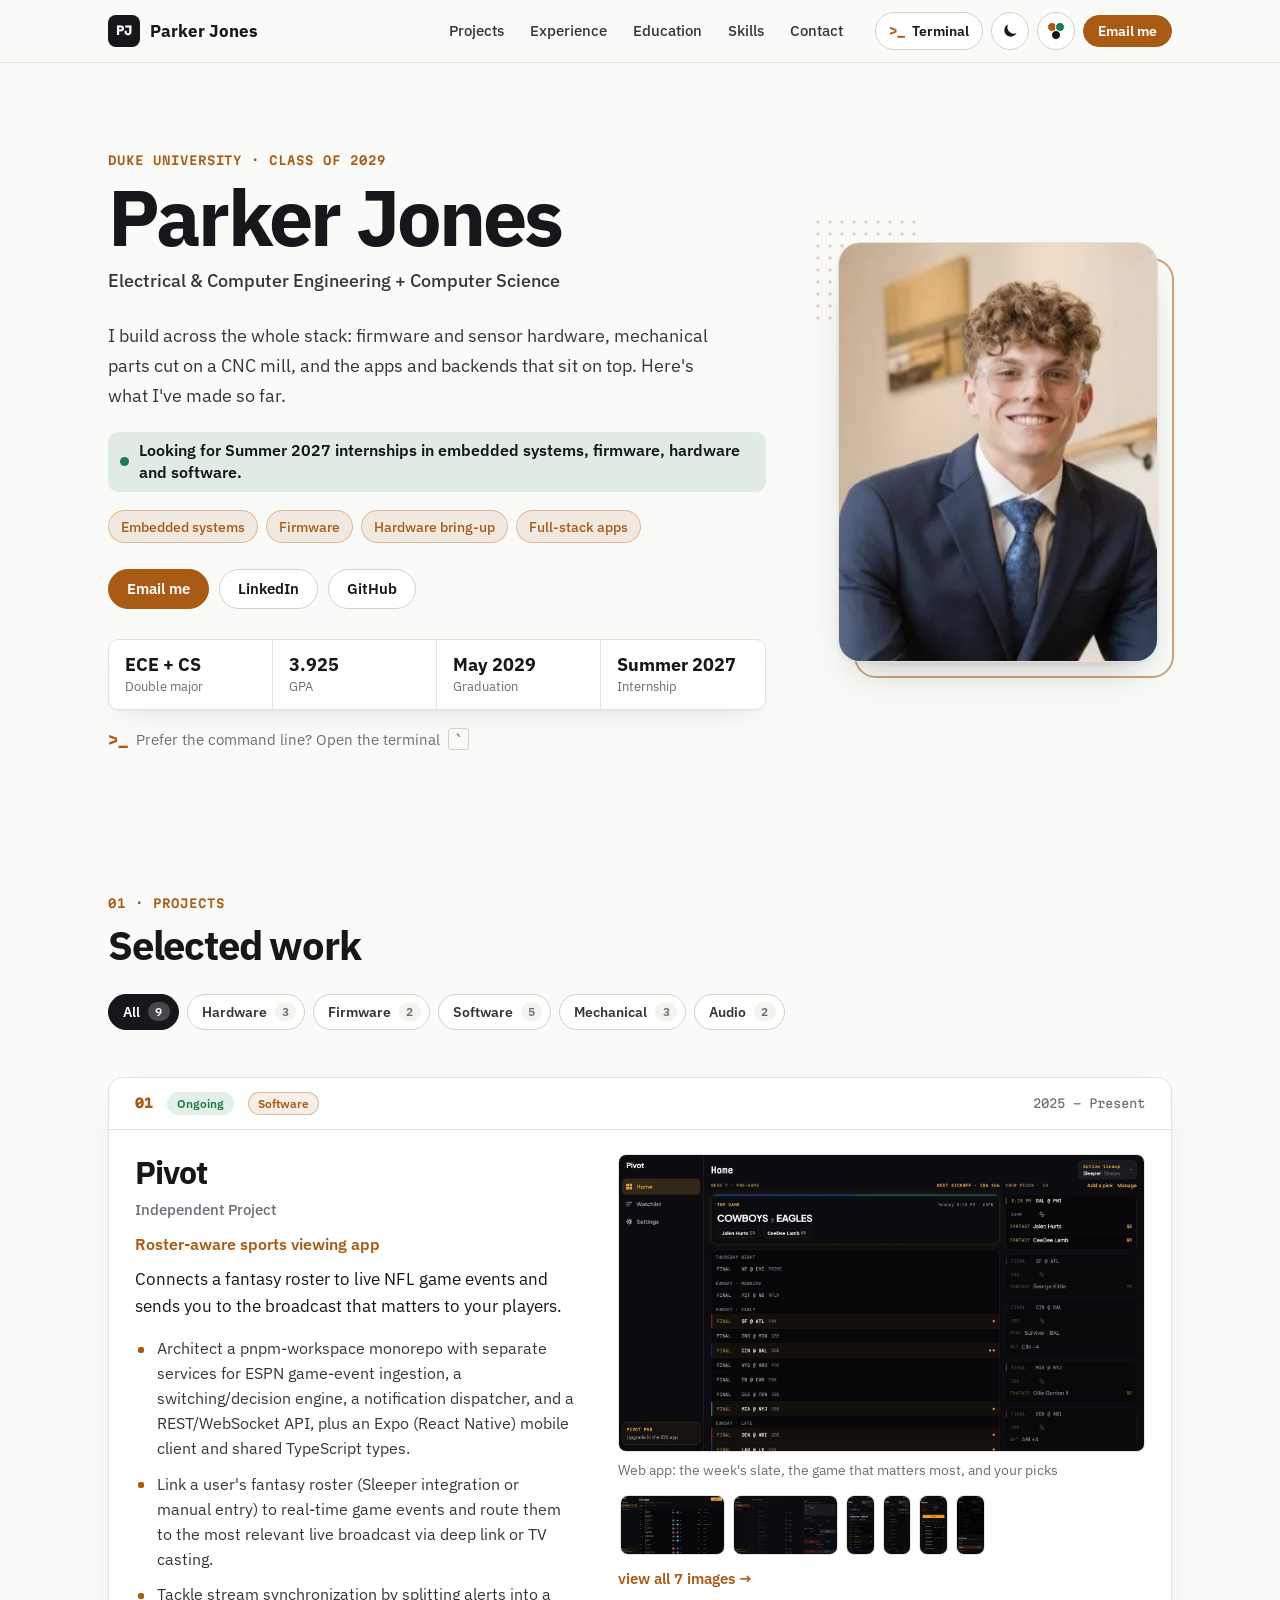
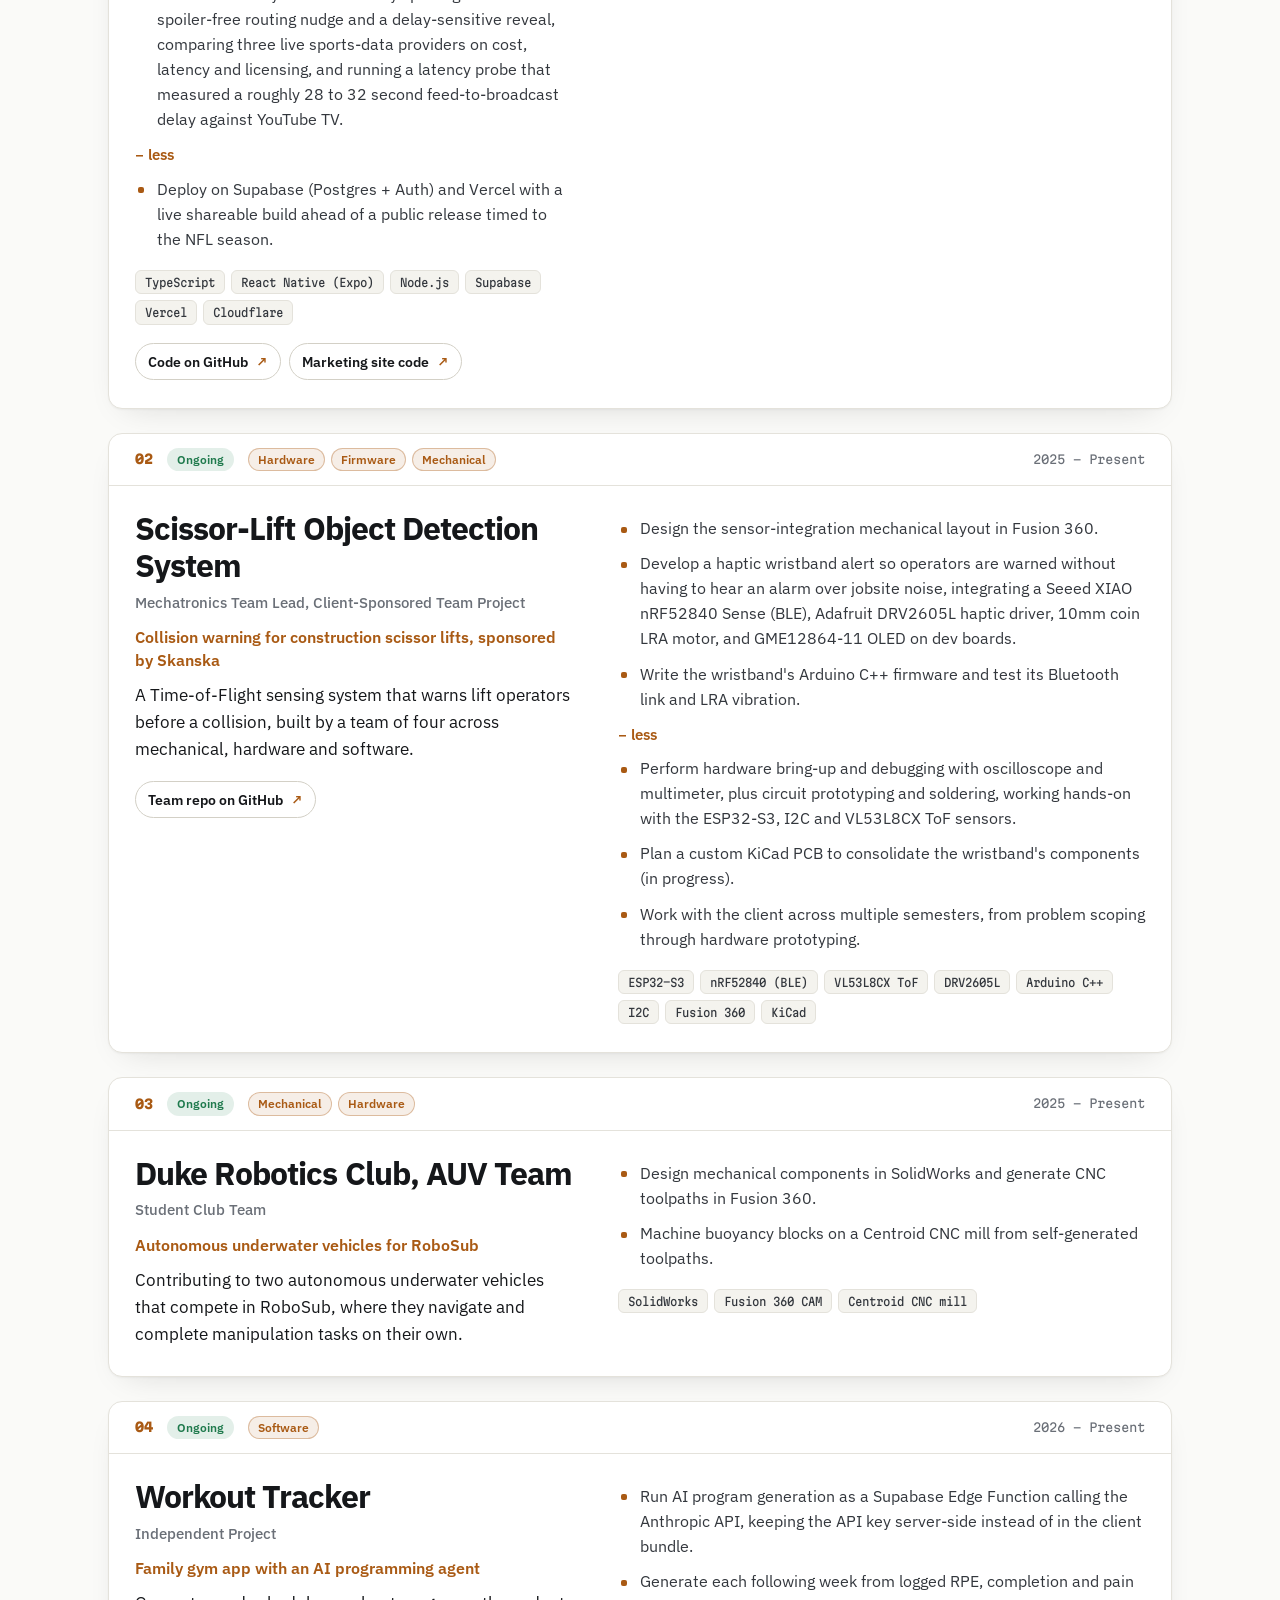
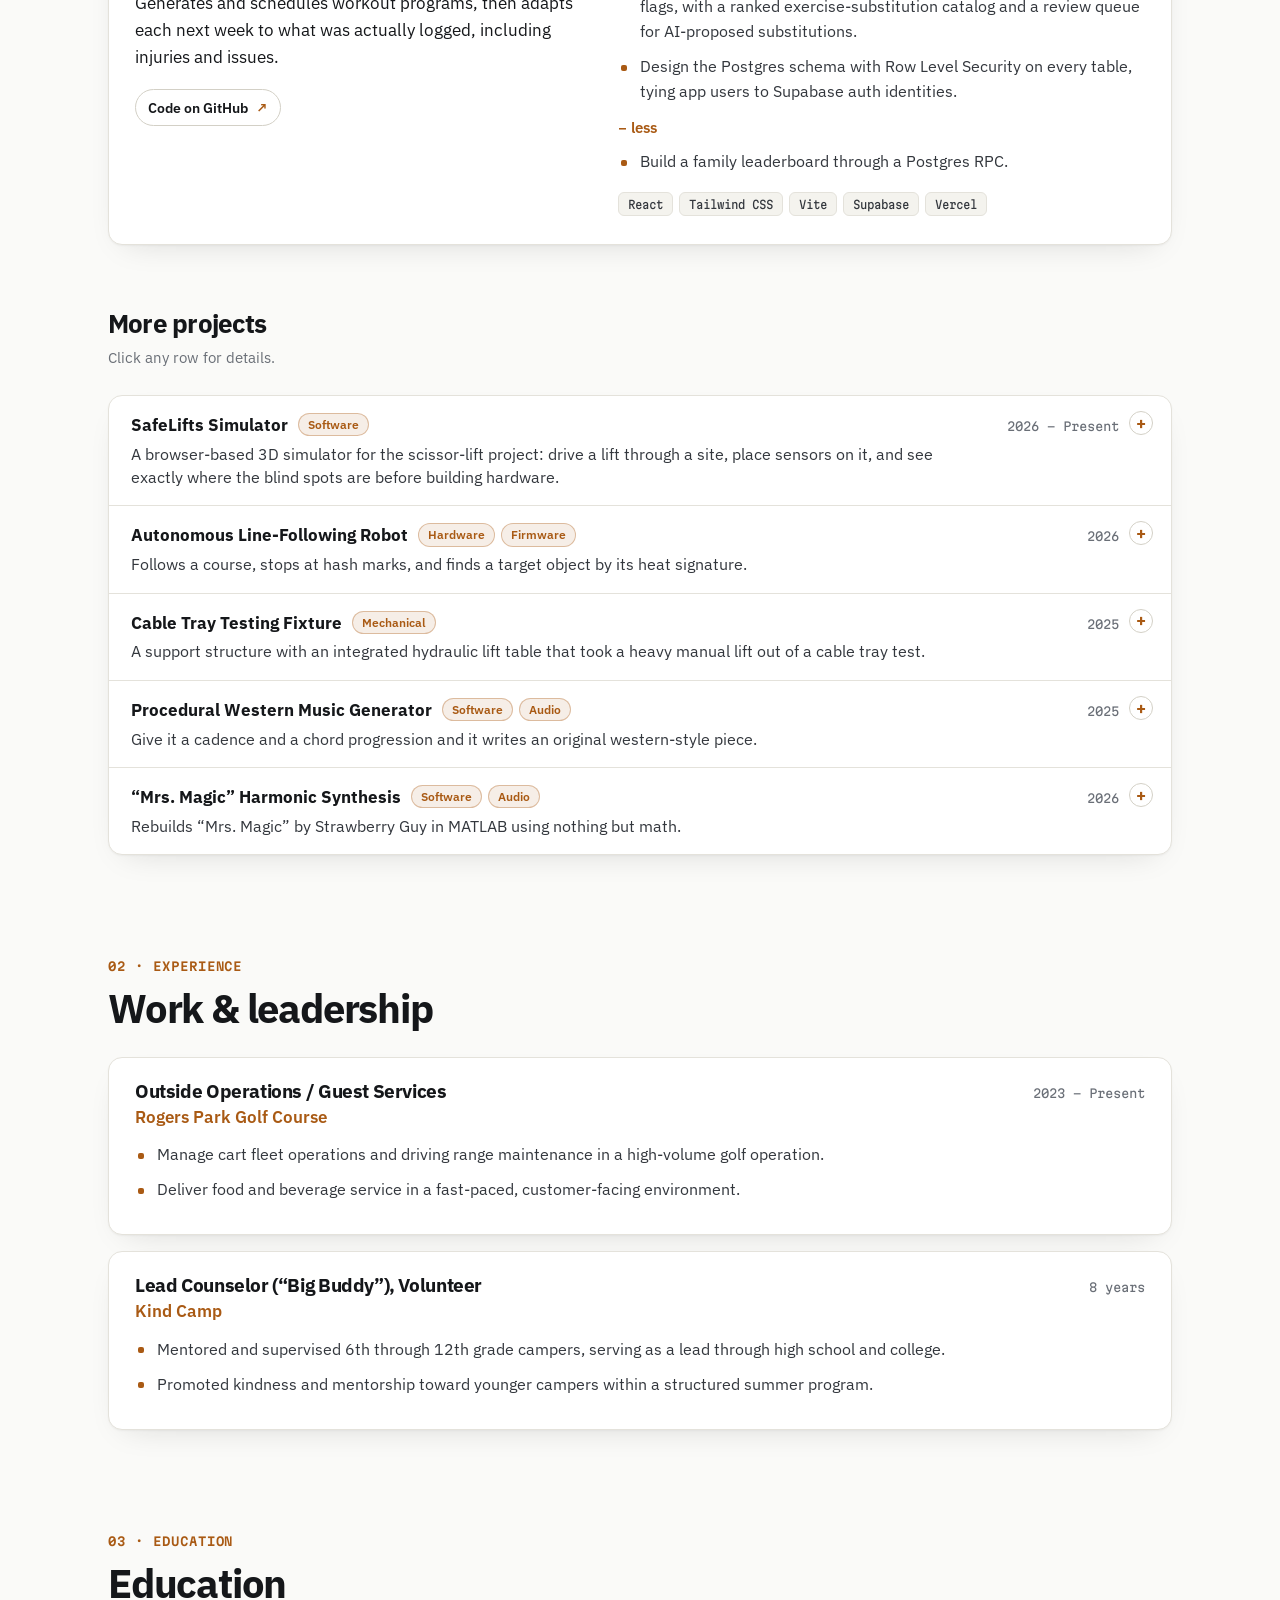
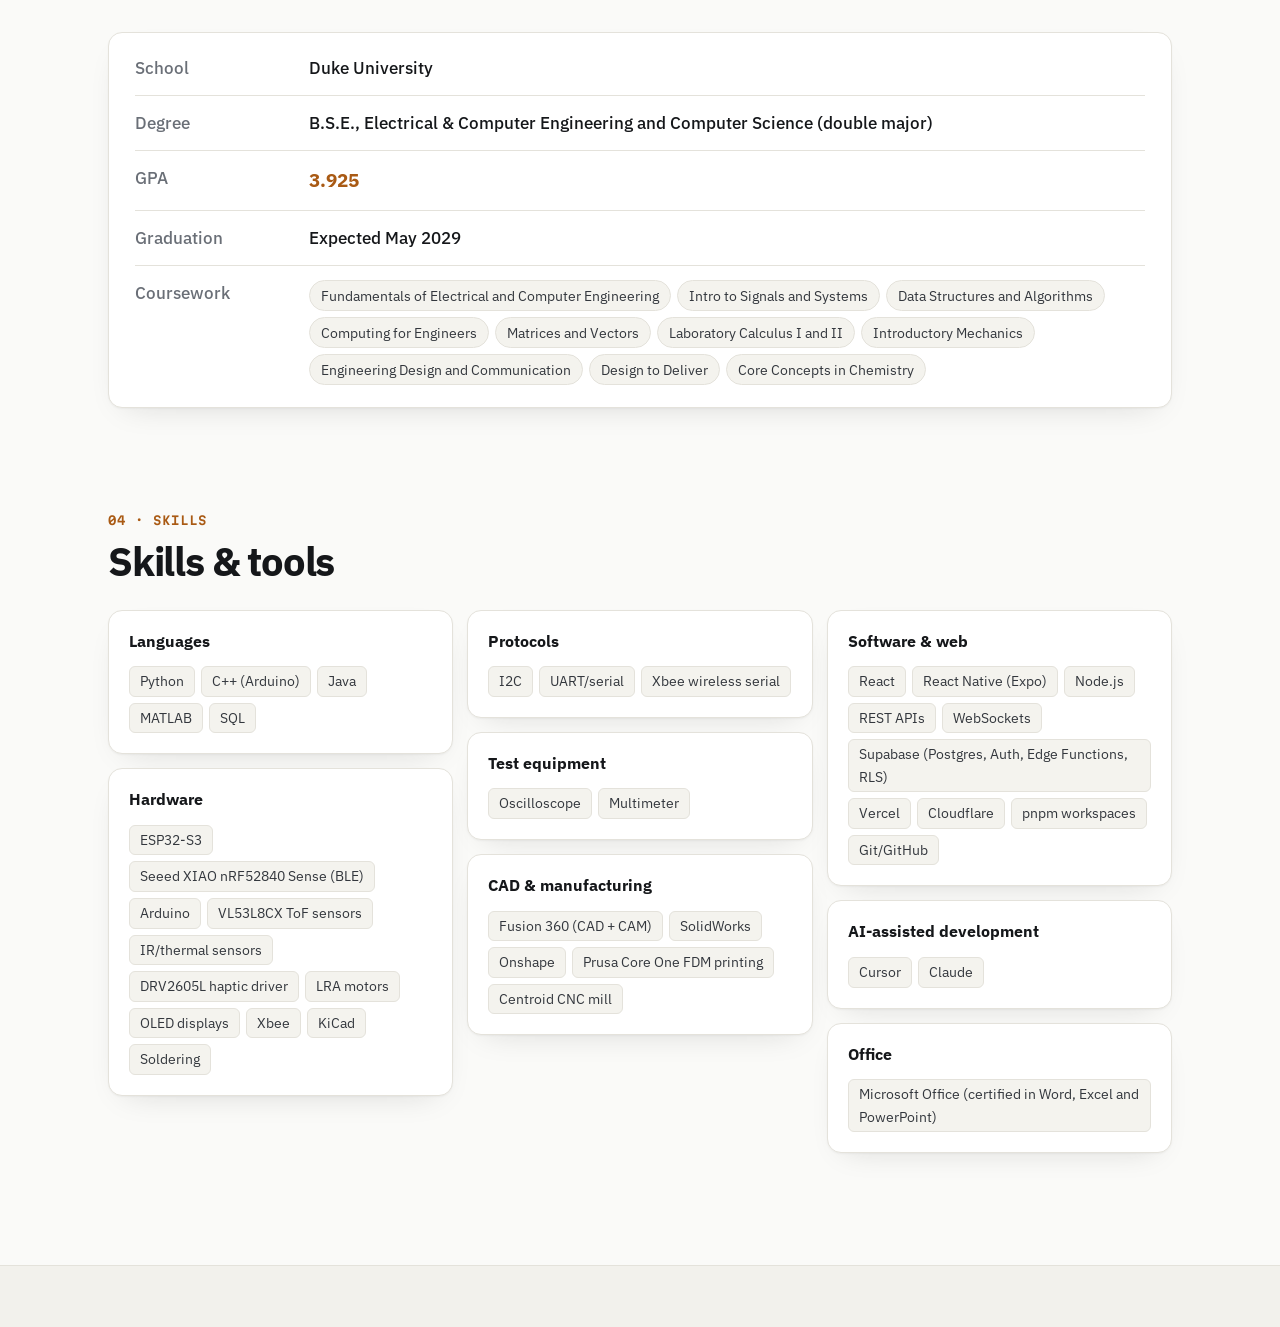
==== commit cb961045: "Large laptop headshot, new link preview, 404 page, search metadata - Laptop/desktop hero: big headsh" ====
--- a/index.html
+++ b/index.html
@@ -3,18 +3,48 @@
 <head>
   <meta charset="utf-8">
   <meta name="viewport" content="width=device-width, initial-scale=1">
-  <title>Parker Jones</title>
-  <meta name="description" content="Parker Jones: Electrical & Computer Engineering and Computer Science at Duke. Embedded systems, firmware, hardware and software projects.">
+  <title>Parker Jones · Duke ECE + CS · Embedded &amp; Firmware</title>
+  <meta name="description" content="Parker Jones: Electrical & Computer Engineering and Computer Science at Duke (Class of 2029). Embedded systems, firmware, hardware and software projects. Open to Summer 2027 internships.">
+  <meta name="author" content="Parker Jones">
   <meta name="theme-color" content="#fafaf8">
-
-  <meta property="og:type" content="website">
+  <link rel="canonical" href="https://parker-t-jones.github.io/">
+
+  <!-- link previews (LinkedIn, iMessage, Slack, X). Bump ?v= when you change og-card.png so sites re-fetch it -->
+  <meta property="og:type" content="profile">
+  <meta property="og:site_name" content="Parker Jones">
   <meta property="og:url" content="https://parker-t-jones.github.io/">
-  <meta property="og:title" content="Parker Jones">
-  <meta property="og:description" content="ECE + Computer Science at Duke. Embedded systems, firmware, hardware and software projects.">
-  <meta property="og:image" content="https://parker-t-jones.github.io/images/og-card.png">
+  <meta property="og:title" content="Parker Jones · Duke ECE + CS">
+  <meta property="og:description" content="Embedded systems, firmware, hardware and software projects. Open to Summer 2027 internships.">
+  <meta property="og:image" content="https://parker-t-jones.github.io/images/og-card.png?v=2">
   <meta property="og:image:width" content="1200">
   <meta property="og:image:height" content="630">
+  <meta property="og:image:alt" content="Parker Jones, Duke ECE + CS, Class of 2029. Open to Summer 2027 internships.">
+  <meta property="profile:first_name" content="Parker">
+  <meta property="profile:last_name" content="Jones">
   <meta name="twitter:card" content="summary_large_image">
+  <meta name="twitter:title" content="Parker Jones · Duke ECE + CS">
+  <meta name="twitter:description" content="Embedded systems, firmware, hardware and software projects. Open to Summer 2027 internships.">
+  <meta name="twitter:image" content="https://parker-t-jones.github.io/images/og-card.png?v=2">
+
+  <!-- tells Google who this page is about (name, school, links) -->
+  <script type="application/ld+json">
+  {
+    "@context": "https://schema.org",
+    "@type": "ProfilePage",
+    "url": "https://parker-t-jones.github.io/",
+    "mainEntity": {
+      "@type": "Person",
+      "name": "Parker Jones",
+      "url": "https://parker-t-jones.github.io/",
+      "image": "https://parker-t-jones.github.io/images/parker.jpg",
+      "description": "Electrical & Computer Engineering and Computer Science student at Duke University, Class of 2029.",
+      "affiliation": { "@type": "CollegeOrUniversity", "name": "Duke University", "url": "https://duke.edu" },
+      "homeLocation": { "@type": "Place", "name": "Tampa, FL" },
+      "knowsAbout": ["Embedded systems", "Firmware", "Hardware bring-up", "Arduino C++", "ESP32", "Bluetooth Low Energy", "Fusion 360", "React", "React Native", "Python", "Java"],
+      "sameAs": ["https://www.linkedin.com/in/parkerjones0525", "https://github.com/parker-t-jones"]
+    }
+  }
+  </script>
 
   <!-- color palettes; applies the saved one before anything paints -->
   <script src="themes.js"></script>
@@ -57,7 +87,7 @@
   </header>
 
   <main id="top">
-    <section class="hero" aria-labelledby="name">
+    <section class="hero" id="hero" aria-labelledby="name">
       <div class="hero-text">
         <div class="hero-id">
           <figure class="avatar" id="avatar" hidden>
@@ -77,7 +107,12 @@
         <button type="button" class="term-hint" id="term-hint"><span class="term-hint-prompt" aria-hidden="true">&gt;_</span> Prefer the command line? Open the terminal <kbd>`</kbd></button>
       </div>
 
-      <!-- rotating showcase of project images (set in content.js -> showcase) -->
+      <!-- large headshot on laptops/desktops (phones use the small one beside the name) -->
+      <figure class="portrait" id="portrait" hidden>
+        <img id="portrait-img" src="" alt="" width="291" height="382">
+      </figure>
+
+      <!-- rotating showcase of project images on phones/tablets (content.js -> showcase) -->
       <figure class="showcase" id="showcase" hidden>
         <div class="showcase-frame" id="showcase-frame"></div>
         <figcaption class="showcase-cap">
--- a/styles.css
+++ b/styles.css
@@ -617,3 +617,43 @@
   .yaml .m-collapse > summary b { color: var(--ink); }
   .yaml .m-collapse[open] ul { padding: 12px 2px 6px; }
 }
+
+/* ---------- Laptop/desktop hero: big portrait, no screenshot showcase ---------- */
+.portrait { display: none; margin: 0; }
+@media (min-width: 961px) {
+  .hero.has-portrait { grid-template-columns: minmax(0, 1fr) auto; gap: 72px; align-items: center; }
+  .hero.has-portrait .avatar { display: none; }
+  .hero.has-portrait .showcase { display: none; }
+  .hero.has-portrait .hero-id { display: block; }
+  .hero.has-portrait h1 { font-size: clamp(3.4rem, 6.2vw, 5.4rem); }
+  .portrait {
+    display: block; position: relative; width: clamp(260px, 25vw, 320px); margin-right: 14px;
+  }
+  .portrait::before {
+    content: ""; position: absolute; inset: 0; transform: translate(16px, 16px);
+    border-radius: 22px; border: 2px solid var(--accent); opacity: 0.55; transition: transform .35s ease;
+  }
+  .portrait::after {
+    content: ""; position: absolute; left: -26px; top: -26px; width: 110px; height: 110px; z-index: -1;
+    background: radial-gradient(circle, color-mix(in srgb, var(--accent) 22%, transparent) 1.5px, transparent 2px) 0 0 / 12px 12px;
+  }
+  .portrait img {
+    position: relative; width: 100%; height: auto; aspect-ratio: 291 / 382; object-fit: cover;
+    border-radius: 22px; border: 1px solid var(--line); box-shadow: var(--shadow-lift); background: var(--card);
+    transition: transform .35s ease;
+  }
+  .portrait:hover img { transform: translate(-4px, -4px); }
+  .portrait:hover::before { transform: translate(20px, 20px); }
+}
+@media (min-width: 961px) and (prefers-reduced-motion: reduce) { .portrait img, .portrait::before { transition: none; } }
+
+/* ---------- Tablet widths: keep the top bar on one line ---------- */
+.btn { white-space: nowrap; }
+@media (min-width: 761px) and (max-width: 1100px) {
+  .brand-name, .term-toggle-label { display: none; }
+  .term-toggle { padding: 0 11px; }
+  #nav a { padding: 6px 9px; }
+}
+@media (min-width: 761px) and (max-width: 960px) {
+  .showcase { max-width: 620px; }
+}
